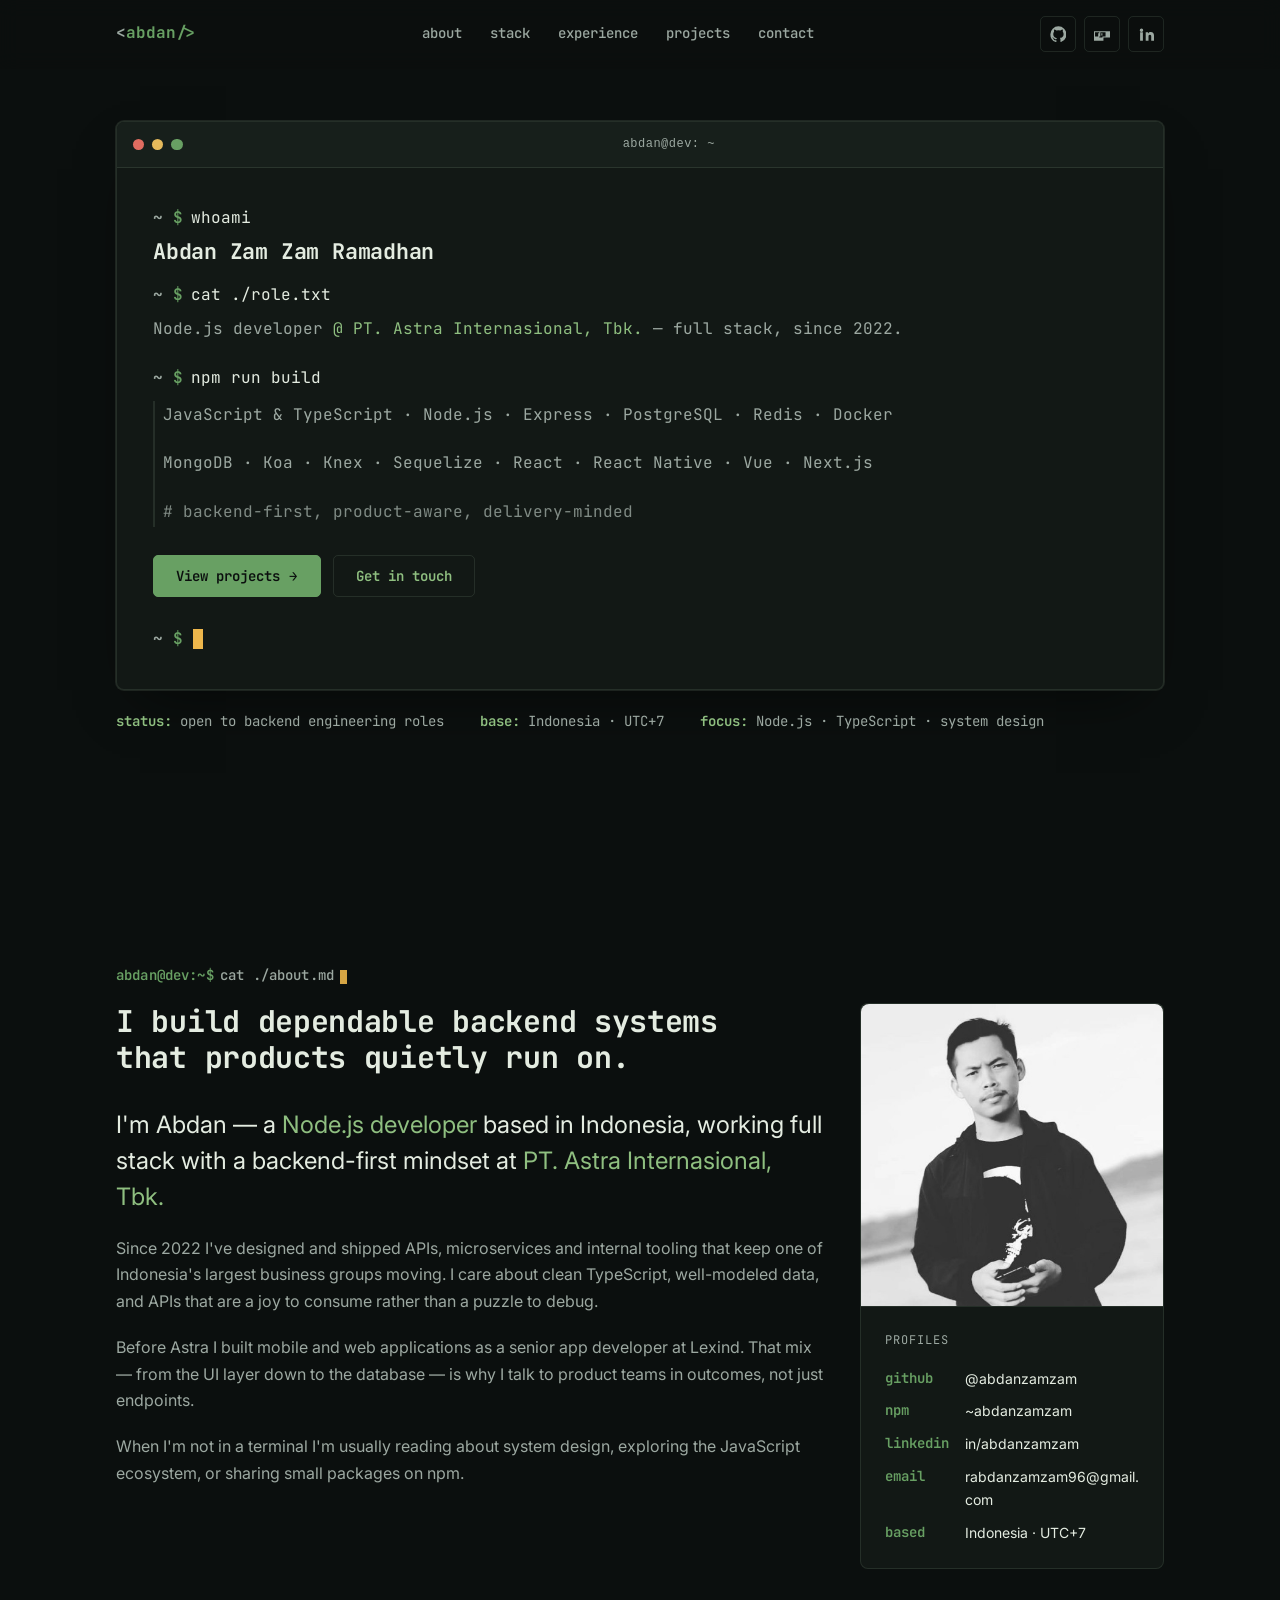
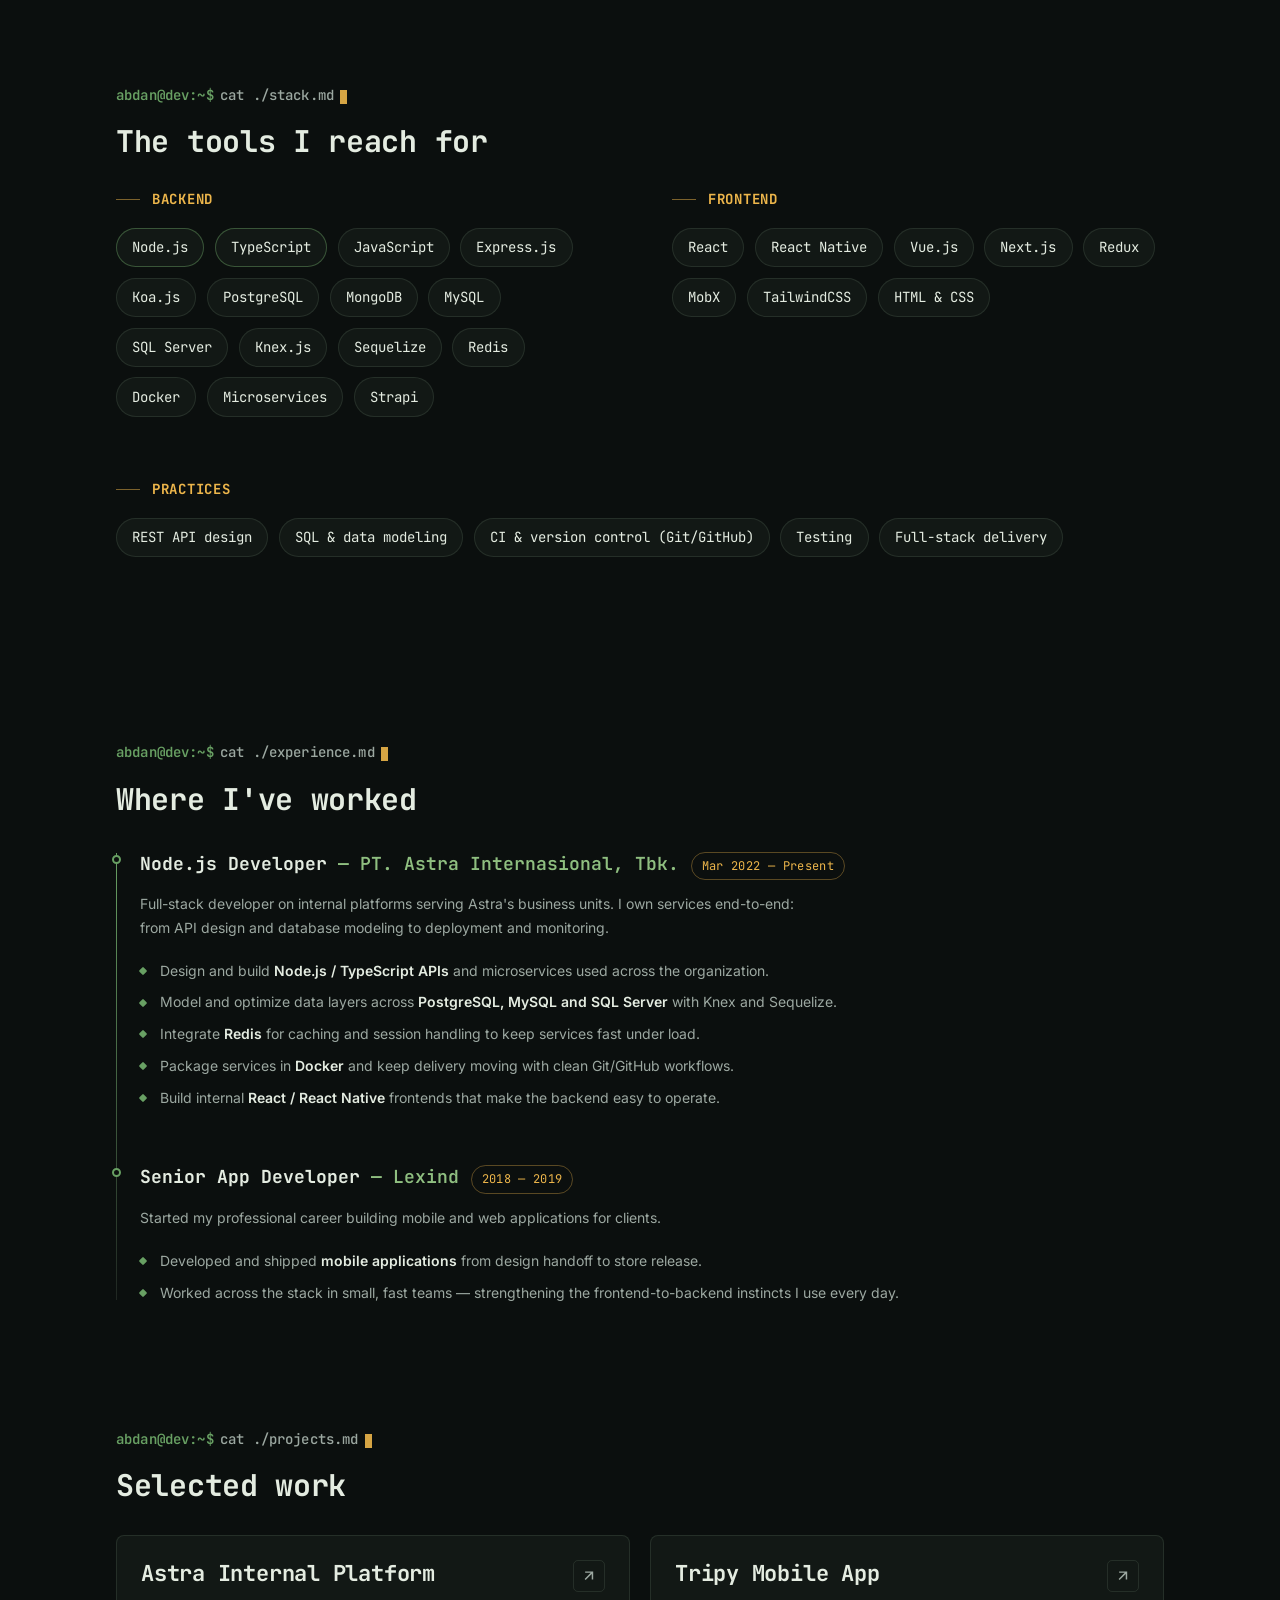
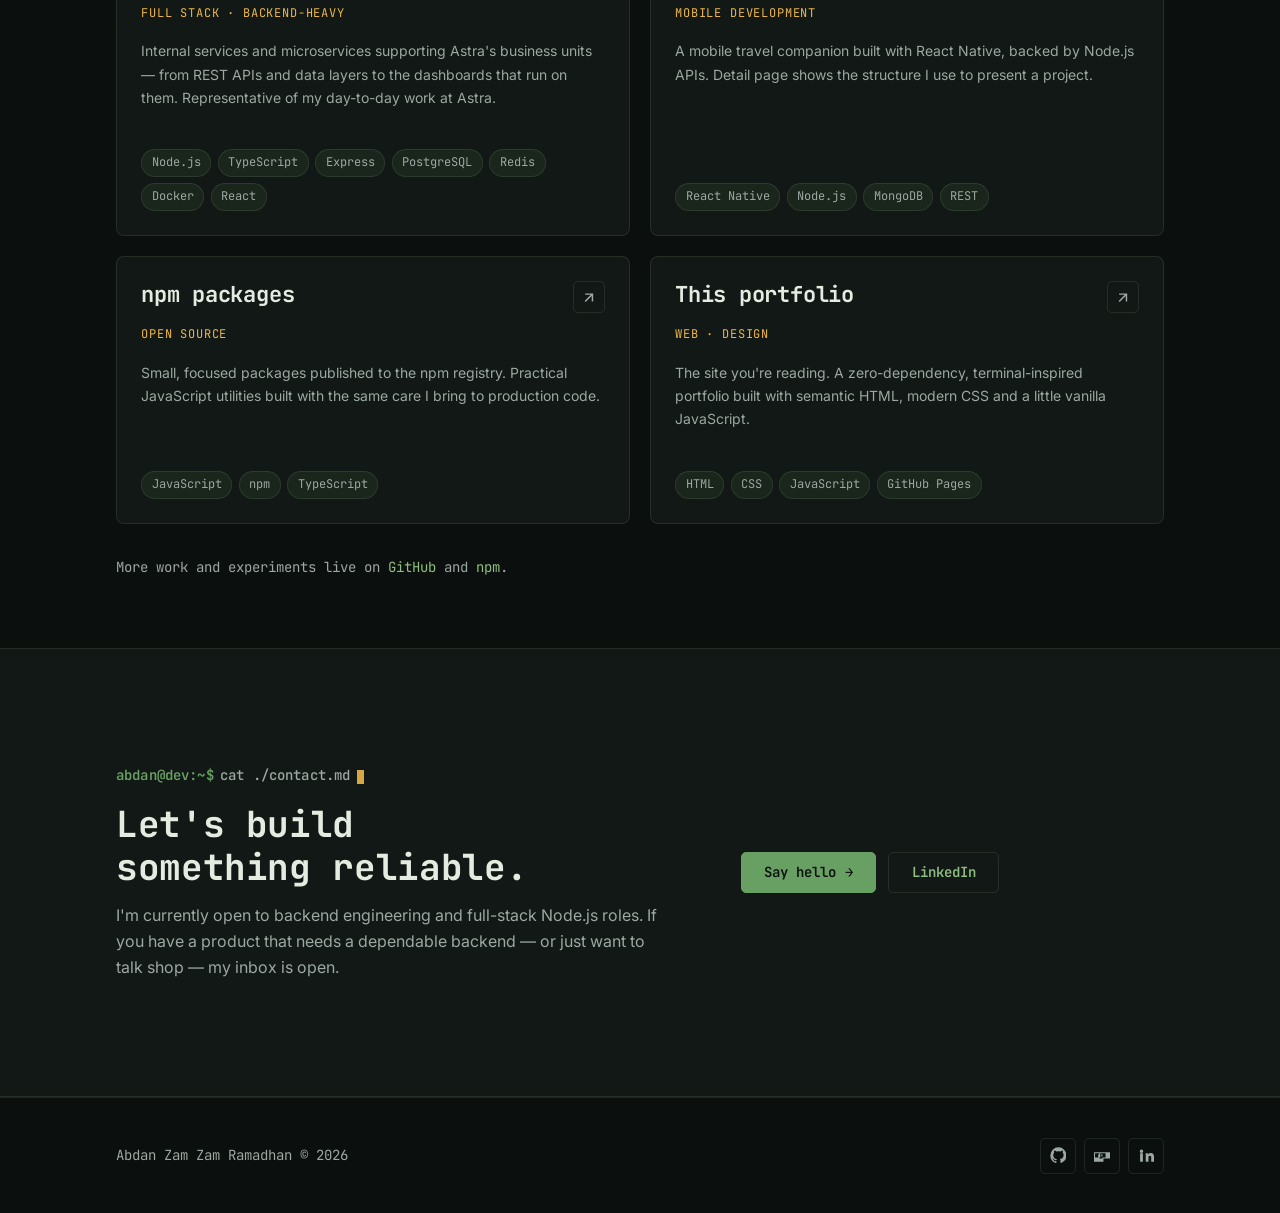
==== index.html @ 902cf820 "Make terminal build command neutral: npm run build" ====
<!doctype html>
<html lang="en">
<head>
  <meta charset="utf-8">
  <meta name="viewport" content="width=device-width, initial-scale=1">

  <!-- Primary meta -->
  <title>Abdan Zam Zam Ramadhan — Node.js Developer · JavaScript & TypeScript</title>
  <meta name="description" content="Portfolio of Abdan Zam Zam Ramadhan, a full-stack Node.js developer at PT. Astra Internasional, Tbk., building reliable APIs, microservices and web applications with JavaScript and TypeScript.">
  <meta name="author" content="Abdan Zam Zam Ramadhan">
  <meta name="theme-color" content="#0B0F0E">

  <!-- Open Graph -->
  <meta property="og:type" content="website">
  <meta property="og:site_name" content="Abdan Zam Zam Ramadhan">
  <meta property="og:title" content="Abdan Zam Zam Ramadhan — Node.js Developer">
  <meta property="og:description" content="Full-stack Node.js developer at PT. Astra Internasional, Tbk. JavaScript & TypeScript, APIs, microservices, and the occasional elegant dashboard.">
  <meta property="og:url" content="https://abdanzamzam.github.io/">
  <meta property="og:image" content="https://abdanzamzam.github.io/assets/images/profile-image.jpg">

  <!-- Twitter -->
  <meta name="twitter:card" content="summary">
  <meta name="twitter:title" content="Abdan Zam Zam Ramadhan — Node.js Developer">
  <meta name="twitter:description" content="Full-stack Node.js developer at PT. Astra Internasional, Tbk.">
  <meta name="twitter:image" content="https://abdanzamzam.github.io/assets/images/profile-image.jpg">

  <!-- Favicon -->
  <link rel="icon" type="image/jpeg" href="assets/images/profile-image.jpg">
  <link rel="apple-touch-icon" href="assets/images/profile-image.jpg">

  <!-- Fonts: JetBrains Mono (display) + Inter (body) -->
  <link rel="preconnect" href="https://fonts.googleapis.com">
  <link rel="preconnect" href="https://fonts.gstatic.com" crossorigin>
  <link href="https://fonts.googleapis.com/css2?family=Inter:wght@400;500;600;700&family=JetBrains+Mono:wght@400;500;600;700&display=swap" rel="stylesheet">

  <link href="assets/css/main.css" rel="stylesheet">
</head>

<body>
  <a class="skip-link" href="#main">Skip to content</a>

  <!-- ================= header ================= -->
  <header class="site-header" id="site-header">
    <div class="container header-inner">
      <a class="brand" href="index.html" aria-label="Abdan Zam Zam Ramadhan — home">
        <span class="brand__mark">abdan</span>
      </a>

      <nav class="site-nav" aria-label="Primary">
        <button class="nav-toggle" type="button" aria-expanded="false" aria-controls="site-nav-list" aria-label="Toggle navigation">
          <span></span><span></span><span></span>
        </button>
        <ul class="nav-list" id="site-nav-list">
          <li><a href="#about">about</a></li>
          <li><a href="#stack">stack</a></li>
          <li><a href="#experience">experience</a></li>
          <li><a href="#projects">projects</a></li>
          <li><a href="#contact">contact</a></li>
        </ul>
      </nav>

      <ul class="socials socials--header" aria-label="Social links">
        <li>
          <a href="https://github.com/abdanzamzam/" target="_blank" rel="noopener" aria-label="GitHub profile (opens in new tab)">
            <svg viewBox="0 0 24 24" fill="currentColor" aria-hidden="true" focusable="false"><path d="M12 .5A11.5 11.5 0 0 0 .5 12a11.5 11.5 0 0 0 7.86 10.92c.58.1.79-.25.79-.56v-2c-3.2.7-3.87-1.54-3.87-1.54-.53-1.34-1.29-1.7-1.29-1.7-1.05-.72.08-.7.08-.7 1.16.08 1.77 1.2 1.77 1.2 1.04 1.77 2.7 1.26 3.36.96.1-.75.4-1.26.74-1.55-2.56-.3-5.25-1.28-5.25-5.69 0-1.26.45-2.29 1.19-3.1-.12-.3-.52-1.47.11-3.06 0 0 .97-.32 3.17 1.18a11 11 0 0 1 5.78 0c2.2-1.5 3.17-1.18 3.17-1.18.63 1.59.23 2.76.11 3.06.74.81 1.19 1.84 1.19 3.1 0 4.42-2.7 5.39-5.27 5.67.41.36.78 1.06.78 2.14v3.17c0 .31.2.67.8.56A11.5 11.5 0 0 0 23.5 12 11.5 11.5 0 0 0 12 .5Z"/></svg>
          </a>
        </li>
        <li>
          <a href="https://www.npmjs.com/~abdanzamzam" target="_blank" rel="noopener" aria-label="npm packages by Abdan (opens in new tab)">
            <svg viewBox="0 0 24 24" fill="currentColor" aria-hidden="true" focusable="false"><path d="M0 7.5h24v9H13.5v4.5H0zM1.5 9v6H6v-4.5h1.5V15h1.5V9zm6 0v7.5h4.5v-1.5h4.5V9zm3 1.5V13.5H12v-3zm4.5 0V13.5H15V10.5z" transform="scale(1)"/></svg>
          </a>
        </li>
        <li>
          <a href="https://www.linkedin.com/in/abdanzamzam/" target="_blank" rel="noopener" aria-label="LinkedIn profile (opens in new tab)">
            <svg viewBox="0 0 24 24" fill="currentColor" aria-hidden="true" focusable="false"><path d="M4.98 3.5a2.49 2.49 0 1 1 0 4.98 2.49 2.49 0 0 1 0-4.98ZM3 9h4v12H3V9Zm7.5 0h3.8v1.71h.05c.53-.95 1.83-1.96 3.77-1.96 4.03 0 4.78 2.65 4.78 6.1V21h-4v-5.4c0-1.29-.02-2.95-1.8-2.95-1.8 0-2.08 1.4-2.08 2.85V21h-4V9Z"/></svg>
          </a>
        </li>
      </ul>
    </div>
  </header>

  <main id="main">
    <!-- ================= hero / terminal ================= -->
    <section class="hero" aria-label="Introduction">
      <div class="container">
        <div class="terminal reveal">
          <div class="terminal__bar">
            <span class="terminal__dot" aria-hidden="true"></span>
            <span class="terminal__dot" aria-hidden="true"></span>
            <span class="terminal__dot" aria-hidden="true"></span>
            <span class="terminal__title"><code>abdan@dev: ~</code></span>
          </div>

          <div class="terminal__body" id="terminal">
            <div class="term-line" data-typing>
              <span class="term-prompt"><span class="term-prompt__tilde">~</span> $</span>
              <span class="term-cmd" data-typed-text>whoami</span>
            </div>
            <h1 class="term-out term-out--name" data-reveal-after>Abdan Zam Zam Ramadhan</h1>

            <div class="term-line term-line--cmd" data-typing>
              <span class="term-prompt"><span class="term-prompt__tilde">~</span> $</span>
              <span class="term-cmd" data-typed-text>cat ./role.txt</span>
            </div>
            <p class="term-out" data-reveal-after>
              Node.js developer <span class="term-out__accent">@ PT. Astra Internasional, Tbk.</span> — full stack, since 2022.
            </p>

            <div class="term-line term-line--cmd" data-typing>
              <span class="term-prompt"><span class="term-prompt__tilde">~</span> $</span>
              <span class="term-cmd" data-typed-text>npm run build</span>
            </div>
            <div class="term-out term-out--block" data-reveal-after>
              <p class="term-out">JavaScript &amp; TypeScript · Node.js · Express · PostgreSQL · Redis · Docker</p>
              <p class="term-out">MongoDB · Koa · Knex · Sequelize · React · React Native · Vue · Next.js</p>
              <p class="term-comment"># backend-first, product-aware, delivery-minded</p>
            </div>

            <div class="term-cta" data-reveal-after>
              <a class="btn btn--solid" href="#projects">View projects
                <span class="btn__arrow" aria-hidden="true">&rarr;</span>
              </a>
              <a class="btn" href="#contact">Get in touch</a>
            </div>

            <p class="term-line term-line--cmd term-line--hidden" data-cursor-line aria-hidden="true">
              <span class="term-prompt"><span class="term-prompt__tilde">~</span> $</span>
              <span class="term-cursor" aria-hidden="true"></span>
            </p>
          </div>
        </div>

        <p class="hero-status reveal" data-reveal-after>
          <span><b>status:</b> open to backend engineering roles</span>
          <span><b>base:</b> Indonesia · UTC+7</span>
          <span><b>focus:</b> Node.js · TypeScript · system design</span>
        </p>
      </div>
    </section>

    <!-- ================= about ================= -->
    <section class="section" id="about" aria-labelledby="about-title">
      <div class="container">
        <p class="eyebrow" id="about-title">cat ./about.md</p>
        <div class="about__grid">
          <div>
            <h2 class="section-title">I build dependable backend systems that products quietly run on.</h2>
            <p class="about__lead">
              I'm Abdan — a <em>Node.js developer</em> based in Indonesia, working full stack with
              a backend-first mindset at <em>PT. Astra Internasional, Tbk.</em>
            </p>
            <div class="about__text">
              <p>
                Since 2022 I've designed and shipped APIs, microservices and internal tooling
                that keep one of Indonesia's largest business groups moving. I care about clean
                TypeScript, well-modeled data, and APIs that are a joy to consume rather than a
                puzzle to debug.
              </p>
              <p>
                Before Astra I built mobile and web applications as a senior app developer at
                Lexind. That mix — from the UI layer down to the database — is why I talk to
                product teams in outcomes, not just endpoints.
              </p>
              <p>
                When I'm not in a terminal I'm usually reading about system design, exploring
                the JavaScript ecosystem, or sharing small packages on npm.
              </p>
            </div>
          </div>

          <aside class="about__aside">
            <figure class="about__portrait">
              <img src="assets/images/profile-image.jpg" alt="Portrait of Abdan Zam Zam Ramadhan" width="496" height="496" loading="lazy">
            </figure>
            <p class="about__aside-title">profiles</p>
            <dl>
              <dt>github</dt>
              <dd>@abdanzamzam</dd>
              <dt>npm</dt>
              <dd>~abdanzamzam</dd>
              <dt>linkedin</dt>
              <dd>in/abdanzamzam</dd>
              <dt>email</dt>
              <dd>rabdanzamzam96@gmail.com</dd>
              <dt>based</dt>
              <dd>Indonesia · UTC+7</dd>
            </dl>
          </aside>
        </div>
      </div>
    </section>

    <!-- ================= skills ================= -->
    <section class="section section--tight" id="stack" aria-labelledby="stack-title">
      <div class="container">
        <p class="eyebrow" id="stack-title">cat ./stack.md</p>
        <h2 class="section-title">The tools I reach for</h2>

        <div class="skills__cols">
          <div class="skills__group">
            <h3 class="skills__group-title">Backend</h3>
            <ul class="chips">
              <li class="chip chip--accent">Node.js</li>
              <li class="chip chip--accent">TypeScript</li>
              <li class="chip">JavaScript</li>
              <li class="chip">Express.js</li>
              <li class="chip">Koa.js</li>
              <li class="chip">PostgreSQL</li>
              <li class="chip">MongoDB</li>
              <li class="chip">MySQL</li>
              <li class="chip">SQL Server</li>
              <li class="chip">Knex.js</li>
              <li class="chip">Sequelize</li>
              <li class="chip">Redis</li>
              <li class="chip">Docker</li>
              <li class="chip">Microservices</li>
              <li class="chip">Strapi</li>
            </ul>
          </div>

          <div class="skills__group">
            <h3 class="skills__group-title">Frontend</h3>
            <ul class="chips">
              <li class="chip">React</li>
              <li class="chip">React Native</li>
              <li class="chip">Vue.js</li>
              <li class="chip">Next.js</li>
              <li class="chip">Redux</li>
              <li class="chip">MobX</li>
              <li class="chip">TailwindCSS</li>
              <li class="chip">HTML &amp; CSS</li>
            </ul>
          </div>

          <div class="skills__group">
            <h3 class="skills__group-title">Practices</h3>
            <ul class="chips">
              <li class="chip">REST API design</li>
              <li class="chip">SQL &amp; data modeling</li>
              <li class="chip">CI &amp; version control (Git/GitHub)</li>
              <li class="chip">Testing</li>
              <li class="chip">Full-stack delivery</li>
            </ul>
          </div>
        </div>
      </div>
    </section>

    <!-- ================= experience ================= -->
    <section class="section" id="experience" aria-labelledby="experience-title">
      <div class="container">
        <p class="eyebrow" id="experience-title">cat ./experience.md</p>
        <h2 class="section-title">Where I've worked</h2>

        <ol class="timeline">
          <li class="timeline__item">
            <div class="exp__meta">
              <span class="exp__role">Node.js Developer <span class="exp__company">— PT. Astra Internasional, Tbk.</span></span>
              <span class="exp__date">Mar 2022 — Present</span>
            </div>
            <p class="exp__desc">
              Full-stack developer on internal platforms serving Astra's business units.
              I own services end-to-end: from API design and database modeling to deployment
              and monitoring.
            </p>
            <ul class="exp__highlights">
              <li>Design and build <strong>Node.js / TypeScript APIs</strong> and microservices used across the organization.</li>
              <li>Model and optimize data layers across <strong>PostgreSQL, MySQL and SQL Server</strong> with Knex and Sequelize.</li>
              <li>Integrate <strong>Redis</strong> for caching and session handling to keep services fast under load.</li>
              <li>Package services in <strong>Docker</strong> and keep delivery moving with clean Git/GitHub workflows.</li>
              <li>Build internal <strong>React / React Native</strong> frontends that make the backend easy to operate.</li>
            </ul>
          </li>

          <li class="timeline__item">
            <div class="exp__meta">
              <span class="exp__role">Senior App Developer <span class="exp__company">— Lexind</span></span>
              <span class="exp__date">2018 — 2019</span>
            </div>
            <p class="exp__desc">
              Started my professional career building mobile and web applications for clients.
            </p>
            <ul class="exp__highlights">
              <li>Developed and shipped <strong>mobile applications</strong> from design handoff to store release.</li>
              <li>Worked across the stack in small, fast teams — strengthening the frontend-to-backend instincts I use every day.</li>
            </ul>
          </li>
        </ol>
      </div>
    </section>

    <!-- ================= projects ================= -->
    <section class="section section--tight" id="projects" aria-labelledby="projects-title">
      <div class="container">
        <p class="eyebrow" id="projects-title">cat ./projects.md</p>
        <h2 class="section-title">Selected work</h2>

        <div class="projects__grid">
          <article class="project-card reveal">
            <div class="project-card__head">
              <h3 class="project-card__title">Astra Internal Platform</h3>
              <a class="project-card__external" href="#" aria-label="Astra Internal Platform — details">
                <svg viewBox="0 0 24 24" fill="none" stroke="currentColor" stroke-width="2" aria-hidden="true" focusable="false"><path d="M7 17 17 7M7 7h10v10"/></svg>
              </a>
            </div>
            <span class="project-card__role">full stack · backend-heavy</span>
            <p>
              Internal services and microservices supporting Astra's business units — from
              REST APIs and data layers to the dashboards that run on them. Representative of
              my day-to-day work at Astra.
            </p>
            <ul class="project-card__tags" aria-label="Technologies">
              <li class="tag">Node.js</li>
              <li class="tag">TypeScript</li>
              <li class="tag">Express</li>
              <li class="tag">PostgreSQL</li>
              <li class="tag">Redis</li>
              <li class="tag">Docker</li>
              <li class="tag">React</li>
            </ul>
          </article>

          <article class="project-card reveal">
            <div class="project-card__head">
              <h3 class="project-card__title">Tripy Mobile App</h3>
              <a class="project-card__external" href="works-details.html" aria-label="Tripy Mobile App — project details">
                <svg viewBox="0 0 24 24" fill="none" stroke="currentColor" stroke-width="2" aria-hidden="true" focusable="false"><path d="M7 17 17 7M7 7h10v10"/></svg>
              </a>
            </div>
            <span class="project-card__role">mobile development</span>
            <p>
              A mobile travel companion built with React Native, backed by Node.js APIs.
              Detail page shows the structure I use to present a project.
            </p>
            <ul class="project-card__tags" aria-label="Technologies">
              <li class="tag">React Native</li>
              <li class="tag">Node.js</li>
              <li class="tag">MongoDB</li>
              <li class="tag">REST</li>
            </ul>
          </article>

          <article class="project-card reveal">
            <div class="project-card__head">
              <h3 class="project-card__title">npm packages</h3>
              <a class="project-card__external" href="https://www.npmjs.com/~abdanzamzam" target="_blank" rel="noopener" aria-label="npm packages by Abdan (opens in new tab)">
                <svg viewBox="0 0 24 24" fill="none" stroke="currentColor" stroke-width="2" aria-hidden="true" focusable="false"><path d="M7 17 17 7M7 7h10v10"/></svg>
              </a>
            </div>
            <span class="project-card__role">open source</span>
            <p>
              Small, focused packages published to the npm registry. Practical JavaScript
              utilities built with the same care I bring to production code.
            </p>
            <ul class="project-card__tags" aria-label="Technologies">
              <li class="tag">JavaScript</li>
              <li class="tag">npm</li>
              <li class="tag">TypeScript</li>
            </ul>
          </article>

          <article class="project-card reveal">
            <div class="project-card__head">
              <h3 class="project-card__title">This portfolio</h3>
              <a class="project-card__external" href="https://github.com/abdanzamzam/abdanzamzam.github.io" target="_blank" rel="noopener" aria-label="Portfolio source code on GitHub (opens in new tab)">
                <svg viewBox="0 0 24 24" fill="none" stroke="currentColor" stroke-width="2" aria-hidden="true" focusable="false"><path d="M7 17 17 7M7 7h10v10"/></svg>
              </a>
            </div>
            <span class="project-card__role">web · design</span>
            <p>
              The site you're reading. A zero-dependency, terminal-inspired portfolio built
              with semantic HTML, modern CSS and a little vanilla JavaScript.
            </p>
            <ul class="project-card__tags" aria-label="Technologies">
              <li class="tag">HTML</li>
              <li class="tag">CSS</li>
              <li class="tag">JavaScript</li>
              <li class="tag">GitHub Pages</li>
            </ul>
          </article>
        </div>

        <p class="projects__note">
          More work and experiments live on
          <a href="https://github.com/abdanzamzam/" target="_blank" rel="noopener">GitHub</a> and
          <a href="https://www.npmjs.com/~abdanzamzam" target="_blank" rel="noopener">npm</a>.
        </p>
      </div>
    </section>

    <!-- ================= contact ================= -->
    <section class="contact section" id="contact" aria-labelledby="contact-title">
      <div class="container contact__inner">
        <div>
          <p class="eyebrow" id="contact-title">cat ./contact.md</p>
          <h2 class="contact__title">Let's build something reliable.</h2>
          <p class="contact__text">
            I'm currently open to backend engineering and full-stack Node.js roles.
            If you have a product that needs a dependable backend — or just want to talk
            shop — my inbox is open.
          </p>
        </div>
        <div class="contact__actions">
          <a class="btn btn--solid" href="mailto:rabdanzamzam96@gmail.com">Say hello
            <span class="btn__arrow" aria-hidden="true">&rarr;</span>
          </a>
          <a class="btn" href="https://www.linkedin.com/in/abdanzamzam/" target="_blank" rel="noopener">LinkedIn</a>
        </div>
      </div>
    </section>
  </main>

  <!-- ================= footer ================= -->
  <footer class="site-footer">
    <div class="container footer-inner">
      <p class="footer-copy">Abdan Zam Zam Ramadhan © 2026</p>
      <ul class="socials" aria-label="Social links">
        <li>
          <a href="https://github.com/abdanzamzam/" target="_blank" rel="noopener" aria-label="GitHub profile (opens in new tab)">
            <svg viewBox="0 0 24 24" fill="currentColor" aria-hidden="true" focusable="false"><path d="M12 .5A11.5 11.5 0 0 0 .5 12a11.5 11.5 0 0 0 7.86 10.92c.58.1.79-.25.79-.56v-2c-3.2.7-3.87-1.54-3.87-1.54-.53-1.34-1.29-1.7-1.29-1.7-1.05-.72.08-.7.08-.7 1.16.08 1.77 1.2 1.77 1.2 1.04 1.77 2.7 1.26 3.36.96.1-.75.4-1.26.74-1.55-2.56-.3-5.25-1.28-5.25-5.69 0-1.26.45-2.29 1.19-3.1-.12-.3-.52-1.47.11-3.06 0 0 .97-.32 3.17 1.18a11 11 0 0 1 5.78 0c2.2-1.5 3.17-1.18 3.17-1.18.63 1.59.23 2.76.11 3.06.74.81 1.19 1.84 1.19 3.1 0 4.42-2.7 5.39-5.27 5.67.41.36.78 1.06.78 2.14v3.17c0 .31.2.67.8.56A11.5 11.5 0 0 0 23.5 12 11.5 11.5 0 0 0 12 .5Z"/></svg>
          </a>
        </li>
        <li>
          <a href="https://www.npmjs.com/~abdanzamzam" target="_blank" rel="noopener" aria-label="npm packages by Abdan (opens in new tab)">
            <svg viewBox="0 0 24 24" fill="currentColor" aria-hidden="true" focusable="false"><path d="M0 7.5h24v9H13.5v4.5H0zM1.5 9v6H6v-4.5h1.5V15h1.5V9zm6 0v7.5h4.5v-1.5h4.5V9zm3 1.5V13.5H12v-3zm4.5 0V13.5H15V10.5z"/></svg>
          </a>
        </li>
        <li>
          <a href="https://www.linkedin.com/in/abdanzamzam/" target="_blank" rel="noopener" aria-label="LinkedIn profile (opens in new tab)">
            <svg viewBox="0 0 24 24" fill="currentColor" aria-hidden="true" focusable="false"><path d="M4.98 3.5a2.49 2.49 0 1 1 0 4.98 2.49 2.49 0 0 1 0-4.98ZM3 9h4v12H3V9Zm7.5 0h3.8v1.71h.05c.53-.95 1.83-1.96 3.77-1.96 4.03 0 4.78 2.65 4.78 6.1V21h-4v-5.4c0-1.29-.02-2.95-1.8-2.95-1.8 0-2.08 1.4-2.08 2.85V21h-4V9Z"/></svg>
          </a>
        </li>
      </ul>
    </div>
  </footer>

  <script src="assets/js/main.js"></script>
</body>
</html>
---- assets/css/main.css ----
/* ==========================================================================
   Abdan Zam Zam Ramadhan — portfolio design system
   Theme: "dev terminal" — Node green on a deep, warm-black base.
   --------------------------------------------------------------------------
   Tokens  / Typography / Base / Components / Sections / Motion / Responsive
   ========================================================================== */

/* --------------------------------------------------------------------------
   1. Design tokens
   -------------------------------------------------------------------------- */
:root {
  color-scheme: dark;

  /* palette */
  --bg-deep:        #0B0F0E;   /* page base — near-black, green undertone */
  --bg-panel:       #121815;   /* cards, terminal window */
  --bg-elev:        #171F1B;   /* hovers, raised surfaces */
  --line:           rgba(158, 186, 156, 0.14); /* hairlines */
  --ink:            #E4ECE1;   /* primary text */
  --muted:          #9CA8A1;   /* secondary text */
  --node-green:     #68A063;   /* primary accent — Node.js green */
  --node-bright:    #8FBF80;   /* interactive green (links, focus) */
  --amber:          #EDB64B;   /* secondary accent — terminal gold */

  /* typography */
  --font-mono: 'JetBrains Mono', ui-monospace, 'SFMono-Regular', Menlo, Consolas, monospace;
  --font-body: 'Inter', system-ui, -apple-system, 'Segoe UI', Roboto, sans-serif;

  /* scale (rem, base 16px) — 1.25 major third */
  --fs-xs:   0.75rem;   /* 12px */
  --fs-sm:   0.875rem;  /* 14px */
  --fs-base: 1rem;      /* 16px */
  --fs-md:   1.125rem;  /* 18px */
  --fs-lg:   1.375rem;  /* 22px */
  --fs-xl:   1.75rem;   /* 28px */
  --fs-2xl:  2.5rem;    /* 40px */
  --fs-3xl:  3.25rem;   /* 52px */

  /* layout */
  --container: 68rem;
  --section-pad: clamp(4rem, 9vw, 7.5rem);
  --radius: 0.5rem;
  --radius-sm: 0.3125rem;
  --gap: clamp(1.25rem, 3vw, 2.25rem);

  /* elevation */
  --shadow-window: 0 0 0 1px var(--line), 0 1.5rem 3.5rem -1.5rem rgba(0, 0, 0, 0.6);
}

/* --------------------------------------------------------------------------
   2. Reset & base
   -------------------------------------------------------------------------- */
*,
*::before,
*::after { box-sizing: border-box; }

html {
  scroll-behavior: smooth;
  scroll-padding-top: 5.5rem;
}

body {
  margin: 0;
  background: var(--bg-deep);
  color: var(--ink);
  font-family: var(--font-body);
  font-size: var(--fs-base);
  line-height: 1.65;
  -webkit-font-smoothing: antialiased;
  text-rendering: optimizeLegibility;
  overflow-x: hidden;
}

h1, h2, h3, h4, h5 {
  margin: 0 0 0.6em;
  font-family: var(--font-mono);
  font-weight: 700;
  line-height: 1.2;
  letter-spacing: -0.01em;
  text-wrap: balance;
}

p { margin: 0 0 1.25rem; }
p:last-child { margin-bottom: 0; }

a {
  color: var(--node-bright);
  text-decoration: none;
  border-radius: var(--radius-sm);
}
a:hover { color: var(--amber); }

ul, ol { margin: 0; padding: 0; }
li { list-style: none; }

img, svg {
  display: block;
  max-width: 100%;
  height: auto;
}

figure { margin: 0; }

strong { font-weight: 600; }

::selection {
  background: var(--node-green);
  color: var(--bg-deep);
}

/* Visible keyboard focus — never globally disable outlines */
:focus-visible {
  outline: 2px solid var(--node-bright);
  outline-offset: 3px;
}

/* Skip link */
.skip-link {
  position: absolute;
  left: 0.75rem;
  top: -3.5rem;
  z-index: 100;
  padding: 0.75rem 1rem;
  background: var(--node-bright);
  color: var(--bg-deep);
  font-family: var(--font-mono);
  font-size: var(--fs-sm);
  font-weight: 700;
  border-radius: var(--radius-sm);
  transition: top 0.2s ease;
}
.skip-link:focus-visible { top: 0.75rem; }

/* --------------------------------------------------------------------------
   3. Layout primitives
   -------------------------------------------------------------------------- */
.container {
  width: 100%;
  max-width: var(--container);
  margin-inline: auto;
  padding-inline: 1.25rem;
}

.section { padding-block: var(--section-pad); }

.section--tight { padding-top: 0; padding-bottom: calc(var(--section-pad) * 0.6); }

.grid {
  display: grid;
  gap: var(--gap);
}

/* Eyebrow — a terminal-prompt line above each section title */
.eyebrow {
  display: block;
  margin: 0 0 1rem;
  font-family: var(--font-mono);
  font-size: var(--fs-sm);
  font-weight: 500;
  letter-spacing: 0.01em;
  color: var(--muted);
  overflow-wrap: anywhere;
}
.eyebrow::before {
  content: 'abdan@dev:~$';
  color: var(--node-green);
  font-weight: 600;
  margin-right: 0.4rem;
}
.eyebrow::after {
  content: '';
  display: inline-block;
  width: 0.5em;
  height: 1em;
  margin-left: 0.4rem;
  vertical-align: text-bottom;
  background: var(--amber);
  opacity: 0.9;
}

.section-title {
  font-size: clamp(1.375rem, 2.4vw, 1.875rem);
  color: var(--ink);
  margin-bottom: 2rem;
}

/* --------------------------------------------------------------------------
   4. Buttons
   -------------------------------------------------------------------------- */
.btn {
  display: inline-flex;
  align-items: center;
  gap: 0.55rem;
  padding: 0.8rem 1.4rem;
  font-family: var(--font-mono);
  font-size: var(--fs-sm);
  font-weight: 600;
  line-height: 1;
  color: var(--node-bright);
  background: transparent;
  border: 1px solid var(--line);
  border-radius: var(--radius-sm);
  cursor: pointer;
  transition: border-color 0.2s ease, color 0.2s ease, background-color 0.2s ease;
}
.btn:hover {
  color: var(--amber);
  border-color: rgba(237, 182, 75, 0.5);
  background: rgba(237, 182, 75, 0.05);
}
.btn--solid {
  color: var(--bg-deep);
  background: var(--node-green);
  border-color: var(--node-green);
}
.btn--solid:hover {
  color: var(--bg-deep);
  background: var(--node-bright);
  border-color: var(--node-bright);
}
.btn .btn__arrow { transition: transform 0.2s ease; }
.btn:hover .btn__arrow { transform: translateX(3px); }
.btn--back .btn__arrow { transform: rotate(180deg); }
.btn--back:hover .btn__arrow { transform: rotate(180deg) translateX(3px); }

/* --------------------------------------------------------------------------
   5. Header / nav
   -------------------------------------------------------------------------- */
.site-header {
  position: sticky;
  top: 0;
  z-index: 50;
  background: color-mix(in srgb, var(--bg-deep) 82%, transparent);
  -webkit-backdrop-filter: blur(10px);
  backdrop-filter: blur(10px);
  border-bottom: 1px solid transparent;
  transition: border-color 0.3s ease;
}
.site-header.is-scrolled { border-color: var(--line); }

.header-inner {
  display: flex;
  align-items: center;
  justify-content: space-between;
  gap: 1rem;
  height: 4.25rem;
}

.brand {
  font-family: var(--font-mono);
  font-size: var(--fs-base);
  font-weight: 700;
  color: var(--ink);
  display: inline-flex;
  align-items: center;
  gap: 0.6rem;
  white-space: nowrap;
}
.brand .brand__mark {
  color: var(--node-green);
  display: inline-block;
  transform: translateY(-1px);
}
.brand .brand__mark::before { content: '<'; color: var(--muted); }
.brand .brand__mark::after  { content: '/>'; }
.brand:hover { color: var(--ink); }

/* Desktop nav */
.nav-list {
  display: flex;
  align-items: center;
  gap: clamp(0.5rem, 1.6vw, 1.25rem);
}
.nav-list a {
  font-family: var(--font-mono);
  font-size: var(--fs-sm);
  font-weight: 500;
  color: var(--muted);
  padding: 0.4rem 0.25rem;
  min-height: 2.75rem;
  display: inline-flex;
  align-items: center;
  border-bottom: 1px solid transparent;
  border-radius: 0;
}
.nav-list a:hover { color: var(--ink); }
.nav-list a.is-active { color: var(--ink); border-bottom-color: var(--node-green); }

/* Mobile toggle + panel */
.nav-toggle {
  display: none;
  flex-direction: column;
  justify-content: center;
  gap: 5px;
  width: 2.5rem;
  height: 2.5rem;
  padding: 0.55rem;
  background: transparent;
  border: 1px solid var(--line);
  border-radius: var(--radius-sm);
  cursor: pointer;
}
.nav-toggle span {
  display: block;
  height: 2px;
  width: 100%;
  background: var(--ink);
  border-radius: 2px;
  transition: transform 0.25s ease, opacity 0.25s ease;
}
.nav-toggle[aria-expanded='true'] span:nth-child(1) { transform: translateY(7px) rotate(45deg); }
.nav-toggle[aria-expanded='true'] span:nth-child(2) { opacity: 0; }
.nav-toggle[aria-expanded='true'] span:nth-child(3) { transform: translateY(-7px) rotate(-45deg); }

/* --------------------------------------------------------------------------
   6. Terminal (signature hero)
   -------------------------------------------------------------------------- */
.hero { padding-block: clamp(2rem, 5vw, 3.25rem) var(--section-pad); }

.terminal {
  width: 100%;
  max-width: var(--container);
  margin-inline: auto;
  background: var(--bg-panel);
  border: 1px solid var(--line);
  border-radius: var(--radius);
  box-shadow: var(--shadow-window);
  overflow: hidden;
  font-family: var(--font-mono);
}

.terminal__bar {
  display: flex;
  align-items: center;
  gap: 0.5rem;
  padding: 0.75rem 1rem;
  background: var(--bg-elev);
  border-bottom: 1px solid var(--line);
}
.terminal__dot {
  width: 0.7rem;
  height: 0.7rem;
  border-radius: 50%;
  background: var(--line);
}
.terminal__dot:nth-child(1) { background: #E06C60; }
.terminal__dot:nth-child(2) { background: #E5B95B; }
.terminal__dot:nth-child(3) { background: #68A063; }
.terminal__title {
  flex: 1;
  text-align: center;
  font-size: var(--fs-xs);
  color: var(--muted);
  letter-spacing: 0.04em;
  white-space: nowrap;
  overflow: hidden;
  text-overflow: ellipsis;
}
.terminal__title code {
  background: none;
  color: var(--muted);
  padding: 0;
}

.terminal__body {
  padding: clamp(1.25rem, 3.5vw, 2.25rem);
  font-size: clamp(0.8125rem, 1.8vw, 1rem);
  line-height: 1.8;
  min-height: 24rem;
}

.term-line { display: flex; flex-wrap: wrap; align-items: center; gap: 0 0.5rem; }
.term-line--cmd { margin-block: 1rem 0.35rem; }

/* The final cursor line sits below the CTA buttons — give it a bit more breathing room. */
.term-line[data-cursor-line] { padding-top: 0.75rem; }
.term-prompt {
  color: var(--node-green);
  font-weight: 600;
  white-space: nowrap;
}
.term-prompt .term-prompt__tilde { color: var(--muted); }
.term-cmd { color: var(--ink); word-break: break-word; }

.term-out {
  color: var(--muted);
  overflow-wrap: anywhere;
  word-break: break-word;
}
.term-out strong { color: var(--ink); }
.term-out .term-out__accent { color: var(--node-bright); }

.term-out--name { font-size: 1.35em; line-height: 1.3; color: var(--ink); font-weight: 700; margin: 0.25rem 0 0.5rem; }

.term-out--block {
  padding-left: 0.5rem;
  border-left: 2px solid var(--line);
  margin-top: 0.5rem;
}

.term-comment { color: var(--muted); opacity: 0.8; }

.term-list { margin: 0.35rem 0 0.75rem; }
.term-list li {
  font-family: var(--font-mono);
  color: var(--muted);
  padding-left: 1.25rem;
  position: relative;
  margin-bottom: 0.25rem;
}
.term-list li::before {
  content: '›';
  position: absolute;
  left: 0;
  color: var(--node-green);
  font-weight: 700;
}

.term-cursor {
  display: inline-block;
  width: 0.6em;
  height: 1.3em;
  margin-left: 0.15rem;
  vertical-align: text-bottom;
  background: var(--amber);
  animation: blink 1.1s steps(2, start) infinite;
}
@keyframes blink { 50% { opacity: 0; } }

/* Typed lines & outputs are hidden only while JS drives the terminal,
   so the full content stays visible for no-JS / assistive tech users. */
.js .term-line--hidden,
.js .term-out--hidden { display: none; }

.term-cta {
  margin-top: 1.75rem;
  display: flex;
  flex-wrap: wrap;
  gap: 0.75rem;
}

/* Tighten the terminal hero at small widths so it fits without overflow */
@media (max-width: 26rem) {
  .hero { padding-top: 1.25rem; }
  .terminal__body {
    padding: 1.1rem;
    font-size: 0.8125rem;
    min-height: 0;
    line-height: 1.75;
  }
  .term-cta { flex-direction: column; }
  .term-cta .btn { justify-content: center; }
}

/* Status strip under terminal */
.hero-status {
  margin-top: 1.25rem;
  display: flex;
  flex-wrap: wrap;
  gap: 0.5rem 1.75rem;
  font-family: var(--font-mono);
  font-size: var(--fs-sm);
  color: var(--muted);
}
.hero-status b {
  color: var(--node-bright);
  font-weight: 600;
}

/* --------------------------------------------------------------------------
   7. About
   -------------------------------------------------------------------------- */
.about__grid {
  display: grid;
  grid-template-columns: 1fr;
  gap: var(--gap);
  align-items: start;
}
.about__lead {
  font-size: clamp(1.125rem, 2.2vw, 1.5rem);
  line-height: 1.5;
  font-weight: 400;
  color: var(--ink);
  margin-bottom: 1.25rem;
}
.about__lead em { color: var(--node-bright); font-style: normal; }

.about__text { color: var(--muted); max-width: 46rem; }

.about__aside {
  background: var(--bg-panel);
  border: 1px solid var(--line);
  border-radius: var(--radius);
  padding: 1.5rem;
  font-size: var(--fs-sm);
}
.about__portrait {
  margin: -1.5rem -1.5rem 1.5rem;
  border-bottom: 1px solid var(--line);
  overflow: hidden;
  border-radius: var(--radius) var(--radius) 0 0;
}
.about__portrait img { width: 100%; }
.about__aside-title {
  font-family: var(--font-mono);
  font-size: var(--fs-xs);
  text-transform: uppercase;
  letter-spacing: 0.08em;
  color: var(--muted);
  margin-bottom: 1rem;
}
.about__aside dl { display: grid; grid-template-columns: auto 1fr; gap: 0.6rem 1rem; margin: 0; }
.about__aside dt { color: var(--node-green); font-family: var(--font-mono); font-weight: 600; }
.about__aside dd { margin: 0; color: var(--ink); overflow-wrap: anywhere; }

/* --------------------------------------------------------------------------
   8. Skills
   -------------------------------------------------------------------------- */
.skills__cols {
  display: grid;
  grid-template-columns: 1fr;
  gap: clamp(1.75rem, 5vw, 4rem);
}
.skills__group-title {
  font-family: var(--font-mono);
  font-size: var(--fs-sm);
  font-weight: 700;
  letter-spacing: 0.05em;
  text-transform: uppercase;
  color: var(--amber);
  margin-bottom: 1.25rem;
  display: flex;
  align-items: center;
  gap: 0.75rem;
}
.skills__group-title::before {
  content: '';
  width: 1.5rem;
  height: 1px;
  background: var(--amber);
  opacity: 0.5;
}

.chips { display: flex; flex-wrap: wrap; gap: 0.65rem; }
.chip {
  font-family: var(--font-mono);
  font-size: var(--fs-sm);
  color: var(--ink);
  background: var(--bg-panel);
  border: 1px solid var(--line);
  border-radius: 100px;
  padding: 0.45rem 0.95rem;
  transition: border-color 0.2s ease, color 0.2s ease;
}
.chip:hover {
  border-color: var(--node-green);
  color: var(--node-bright);
}
.chip--accent { border-color: rgba(104, 160, 99, 0.45); }

/* --------------------------------------------------------------------------
   9. Experience
   -------------------------------------------------------------------------- */
.timeline { position: relative; padding-left: 1.5rem; }
.timeline::before {
  content: '';
  position: absolute;
  left: 0;
  top: 0.25rem;
  bottom: 0.25rem;
  width: 1px;
  background: linear-gradient(var(--node-green), var(--line));
}

.timeline__item { position: relative; padding-bottom: 2.75rem; }
.timeline__item:last-child { padding-bottom: 0; }
.timeline__item::before {
  content: '';
  position: absolute;
  left: calc(-1.5rem - 4px);
  top: 0.4rem;
  width: 9px;
  height: 9px;
  border-radius: 50%;
  background: var(--bg-deep);
  border: 2px solid var(--node-green);
}

.exp__meta {
  display: flex;
  flex-wrap: wrap;
  align-items: baseline;
  gap: 0.25rem 0.75rem;
  margin-bottom: 0.75rem;
}
.exp__role {
  font-family: var(--font-mono);
  font-size: var(--fs-md);
  font-weight: 700;
  color: var(--ink);
}
.exp__company { color: var(--node-bright); font-weight: 600; }
.exp__date {
  font-family: var(--font-mono);
  font-size: var(--fs-xs);
  letter-spacing: 0.03em;
  color: var(--amber);
  border: 1px solid rgba(237, 182, 75, 0.35);
  border-radius: 100px;
  padding: 0.2rem 0.6rem;
  white-space: nowrap;
}

.exp__desc { color: var(--muted); font-size: var(--fs-sm); max-width: 42rem; }
.exp__desc + .exp__highlights { margin-top: 1rem; }

.exp__highlights { margin: 0.75rem 0 0; }
.exp__highlights li {
  position: relative;
  padding-left: 1.25rem;
  color: var(--muted);
  font-size: var(--fs-sm);
  line-height: 1.7;
  margin-bottom: 0.5rem;
}
.exp__highlights li::before {
  content: '';
  position: absolute;
  left: 0;
  top: 0.65em;
  width: 6px;
  height: 6px;
  border-radius: 1px;
  background: var(--node-green);
  transform: rotate(45deg);
}
.exp__highlights li strong { color: var(--ink); }

/* --------------------------------------------------------------------------
   10. Projects
   -------------------------------------------------------------------------- */
.projects__grid {
  display: grid;
  grid-template-columns: 1fr;
  gap: 1.25rem;
}

.project-card {
  display: flex;
  flex-direction: column;
  gap: 0.25rem;
  padding: 1.5rem;
  background: var(--bg-panel);
  border: 1px solid var(--line);
  border-radius: var(--radius);
  transition: border-color 0.25s ease, transform 0.25s ease, background-color 0.25s ease;
}
.project-card:hover {
  border-color: rgba(104, 160, 99, 0.5);
  background: var(--bg-elev);
  transform: translateY(-3px);
}
.project-card__head {
  display: flex;
  align-items: flex-start;
  justify-content: space-between;
  gap: 0.75rem;
  margin-bottom: 0.5rem;
}
.project-card__title {
  font-family: var(--font-mono);
  font-size: var(--fs-lg);
  font-weight: 700;
  color: var(--ink);
  margin: 0;
  line-height: 1.25;
}
.project-card__external {
  display: inline-flex;
  align-items: center;
  justify-content: center;
  width: 2rem;
  height: 2rem;
  flex: none;
  border: 1px solid var(--line);
  border-radius: var(--radius-sm);
  color: var(--muted);
  transition: color 0.2s ease, border-color 0.2s ease;
}
.project-card__external:hover { color: var(--node-bright); border-color: var(--node-green); }
.project-card__external svg { width: 1.1rem; height: 1.1rem; }

.project-card__role {
  font-family: var(--font-mono);
  font-size: var(--fs-xs);
  text-transform: uppercase;
  letter-spacing: 0.07em;
  color: var(--amber);
  margin-bottom: 0.75rem;
}

.project-card p { color: var(--muted); font-size: var(--fs-sm); flex: 1; }

.project-card__tags { display: flex; flex-wrap: wrap; gap: 0.4rem; margin-top: 1rem; }
.tag {
  font-family: var(--font-mono);
  font-size: var(--fs-xs);
  color: var(--muted);
  background: rgba(104, 160, 99, 0.1);
  border: 1px solid var(--line);
  border-radius: 100px;
  padding: 0.2rem 0.6rem;
}

.projects__note {
  margin-top: 2rem;
  font-family: var(--font-mono);
  font-size: var(--fs-sm);
  color: var(--muted);
}
.projects__note a { color: var(--node-bright); }
.projects__note a:hover { color: var(--amber); }

/* --------------------------------------------------------------------------
   11. Work detail page
   -------------------------------------------------------------------------- */
.work-hero { padding-block: 3rem 2rem; }

.work-hero__meta {
  display: flex;
  flex-wrap: wrap;
  align-items: center;
  gap: 0.5rem 0.75rem;
  margin: 1.25rem 0 2rem;
  padding: 0.85rem 1rem;
  background: var(--bg-panel);
  border: 1px solid var(--line);
  border-radius: var(--radius-sm);
}

.work-figure {
  margin: 2.5rem 0;
}
.work-figure img {
  border: 1px solid var(--line);
  border-radius: var(--radius);
  width: 100%;
}
.work-figure figcaption {
  margin-top: 0.75rem;
  font-family: var(--font-mono);
  font-size: var(--fs-xs);
  color: var(--muted);
  letter-spacing: 0.02em;
}

.work-section { margin-top: 2.5rem; }
.work-section > h2 {
  font-size: var(--fs-lg);
  margin-bottom: 1rem;
}
.work-section p, .work-section li { color: var(--muted); }
.work-section p {
  max-width: 68ch;
}

.work-section ul { margin-top: 0.75rem; }
.work-section ul li {
  position: relative;
  padding-left: 1.25rem;
  margin-bottom: 0.5rem;
  color: var(--muted);
}
.work-section ul li::before {
  content: '›';
  position: absolute;
  left: 0;
  color: var(--node-green);
  font-weight: 700;
}

.work-section .stack {
  display: flex;
  flex-wrap: wrap;
  gap: 0.5rem;
}

.work-nav {
  display: flex;
  justify-content: space-between;
  align-items: center;
  gap: 1rem;
  margin-top: 3rem;
  padding-top: 1.5rem;
  border-top: 1px solid var(--line);
}
.work-nav__label {
  display: block;
  font-family: var(--font-mono);
  font-size: var(--fs-xs);
  text-transform: uppercase;
  letter-spacing: 0.07em;
  color: var(--muted);
  margin-bottom: 0.35rem;
}
.work-nav a { color: var(--ink); font-weight: 600; }
.work-nav a:hover { color: var(--node-bright); }

/* --------------------------------------------------------------------------
   12. Contact
   -------------------------------------------------------------------------- */
.contact {
  background: var(--bg-panel);
  border-top: 1px solid var(--line);
  border-bottom: 1px solid var(--line);
}
.contact__inner {
  display: grid;
  grid-template-columns: 1fr;
  gap: 2rem;
  align-items: center;
}
.contact__title { font-size: clamp(1.5rem, 3vw, 2.25rem); margin-bottom: 0.75rem; }
.contact__text { color: var(--muted); max-width: 34rem; }
.contact__actions { display: flex; flex-wrap: wrap; gap: 0.75rem; }

/* --------------------------------------------------------------------------
   13. Footer
   -------------------------------------------------------------------------- */
.site-footer {
  padding-block: 2.5rem;
  border-top: 1px solid var(--line);
}
.footer-inner {
  display: flex;
  flex-wrap: wrap;
  align-items: center;
  justify-content: space-between;
  gap: 1.25rem;
}
.footer-copy {
  font-family: var(--font-mono);
  font-size: var(--fs-sm);
  color: var(--muted);
  margin: 0;
}
.footer-copy a { color: var(--muted); }
.footer-copy a:hover { color: var(--node-bright); }

/* Social row (header + footer) */
.socials { display: flex; align-items: center; gap: 0.5rem; }
.socials a {
  display: inline-flex;
  align-items: center;
  justify-content: center;
  width: 2.25rem;
  height: 2.25rem;
  border: 1px solid var(--line);
  border-radius: var(--radius-sm);
  color: var(--muted);
  transition: color 0.2s ease, border-color 0.2s ease, transform 0.2s ease;
}
.socials a:hover {
  color: var(--node-bright);
  border-color: var(--node-green);
  transform: translateY(-2px);
}
.socials a svg { width: 1.05rem; height: 1.05rem; }

/* --------------------------------------------------------------------------
   14. Scroll-reveal motion (JS-gated, reduced-motion safe)
   The hidden state only applies when JS is active, so no-JS users and
   assistive tech always get the content fully visible.
   -------------------------------------------------------------------------- */
.js .reveal {
  opacity: 0;
  transform: translateY(18px);
  transition: opacity 0.6s ease, transform 0.6s ease;
}
.js .reveal.is-visible { opacity: 1; transform: none; }

/* --------------------------------------------------------------------------
   15. Responsive
   -------------------------------------------------------------------------- */
@media (min-width: 42rem) {
  .about__grid { grid-template-columns: 1fr 19rem; }
  .projects__grid { grid-template-columns: repeat(2, 1fr); }
  .contact__inner { grid-template-columns: 1.4fr 1fr; }
}

@media (min-width: 56rem) {
  .skills__cols { grid-template-columns: 1fr 1fr; }
  .skills__cols > .skills__group:last-child { grid-column: 1 / -1; }
  .hero-status { gap: 0.5rem 2.25rem; }
}

@media (max-width: 42rem) {
  .nav-toggle { display: inline-flex; }
  .nav-list {
    position: fixed;
    inset: 4.25rem 0 auto 0;
    flex-direction: column;
    align-items: stretch;
    gap: 0;
    background: var(--bg-deep);
    border-bottom: 1px solid var(--line);
    padding: 0.75rem 1.25rem 1.25rem;
    transform: translateY(-110%);
    visibility: hidden;
    pointer-events: none;
    transition: transform 0.3s ease, visibility 0s linear 0.3s;
  }
  .nav-list.is-open {
    transform: none;
    visibility: visible;
    pointer-events: auto;
    transition: transform 0.3s ease, visibility 0s;
  }
  .nav-list a {
    display: flex;
    align-items: center;
    min-height: 3rem;
    padding: 0.5rem 0;
    border-bottom: 1px solid var(--line);
    border-radius: 0;
  }
  .nav-list a.is-active { border-bottom-color: var(--node-green); }
  .socials--header { display: none; }

  /* Mobile 44px tap targets */
  .socials a {
    width: 2.75rem;
    height: 2.75rem;
  }
  .project-card__external {
    width: 2.75rem;
    height: 2.75rem;
  }
  .btn {
    min-height: 3rem;
    padding-block: 0.75rem;
  }

  /* Work detail: stacked nav links, full-width tap area */
  .work-nav {
    flex-direction: column;
    align-items: stretch;
    gap: 0.5rem;
  }
  .work-nav a {
    display: block;
    text-align: center;
    padding: 0.85rem 1rem;
    border: 1px solid var(--line);
    border-radius: var(--radius-sm);
  }
  .work-nav a:hover { color: var(--ink); border-color: var(--node-green); }

  /* Extra breathing room between sections on small screens */
  .section { padding-block: clamp(4.5rem, 14vw, 6.5rem); }
}

@media (prefers-reduced-motion: reduce) {
  html { scroll-behavior: auto; }
  *,
  *::before,
  *::after {
    animation-duration: 0.01ms !important;
    animation-iteration-count: 1 !important;
    transition-duration: 0.01ms !important;
  }
  .reveal { opacity: 1; transform: none; }
  .eyebrow::after {
    animation: none;
    opacity: 0;
  }
}
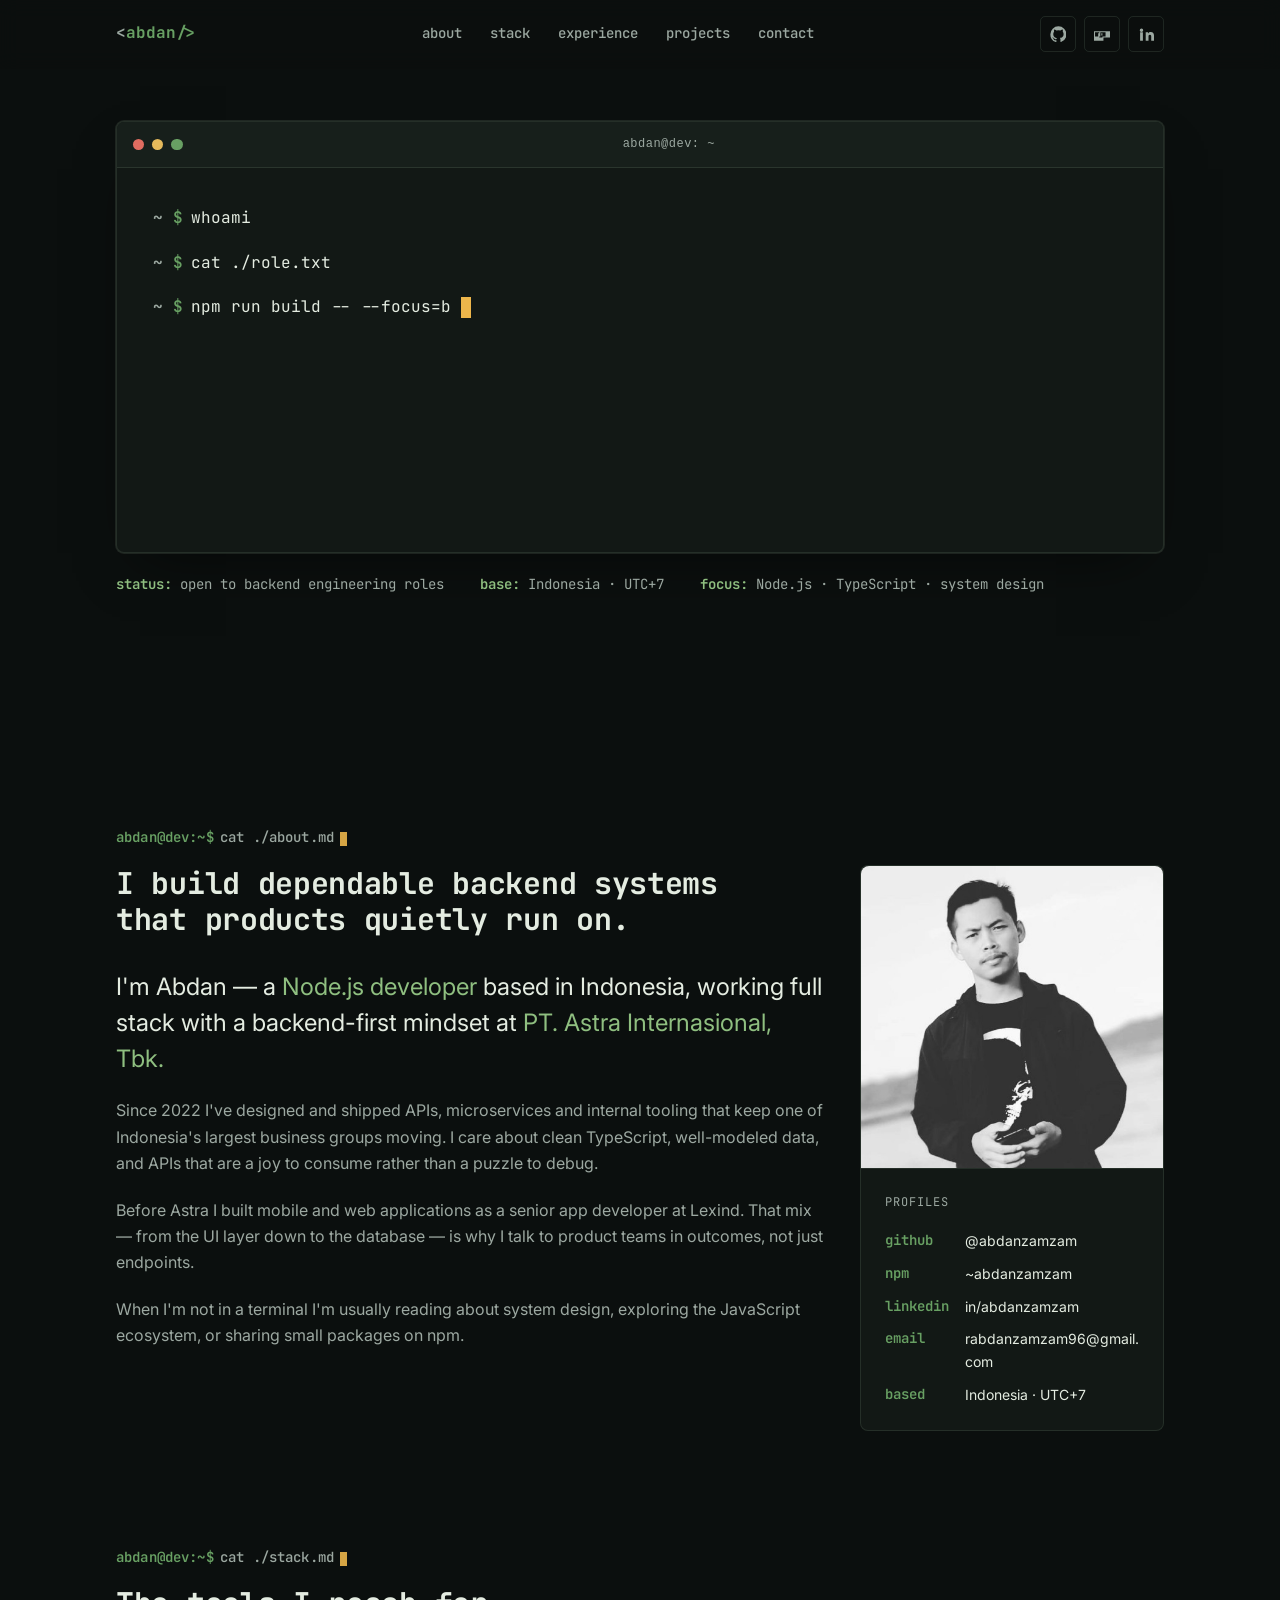
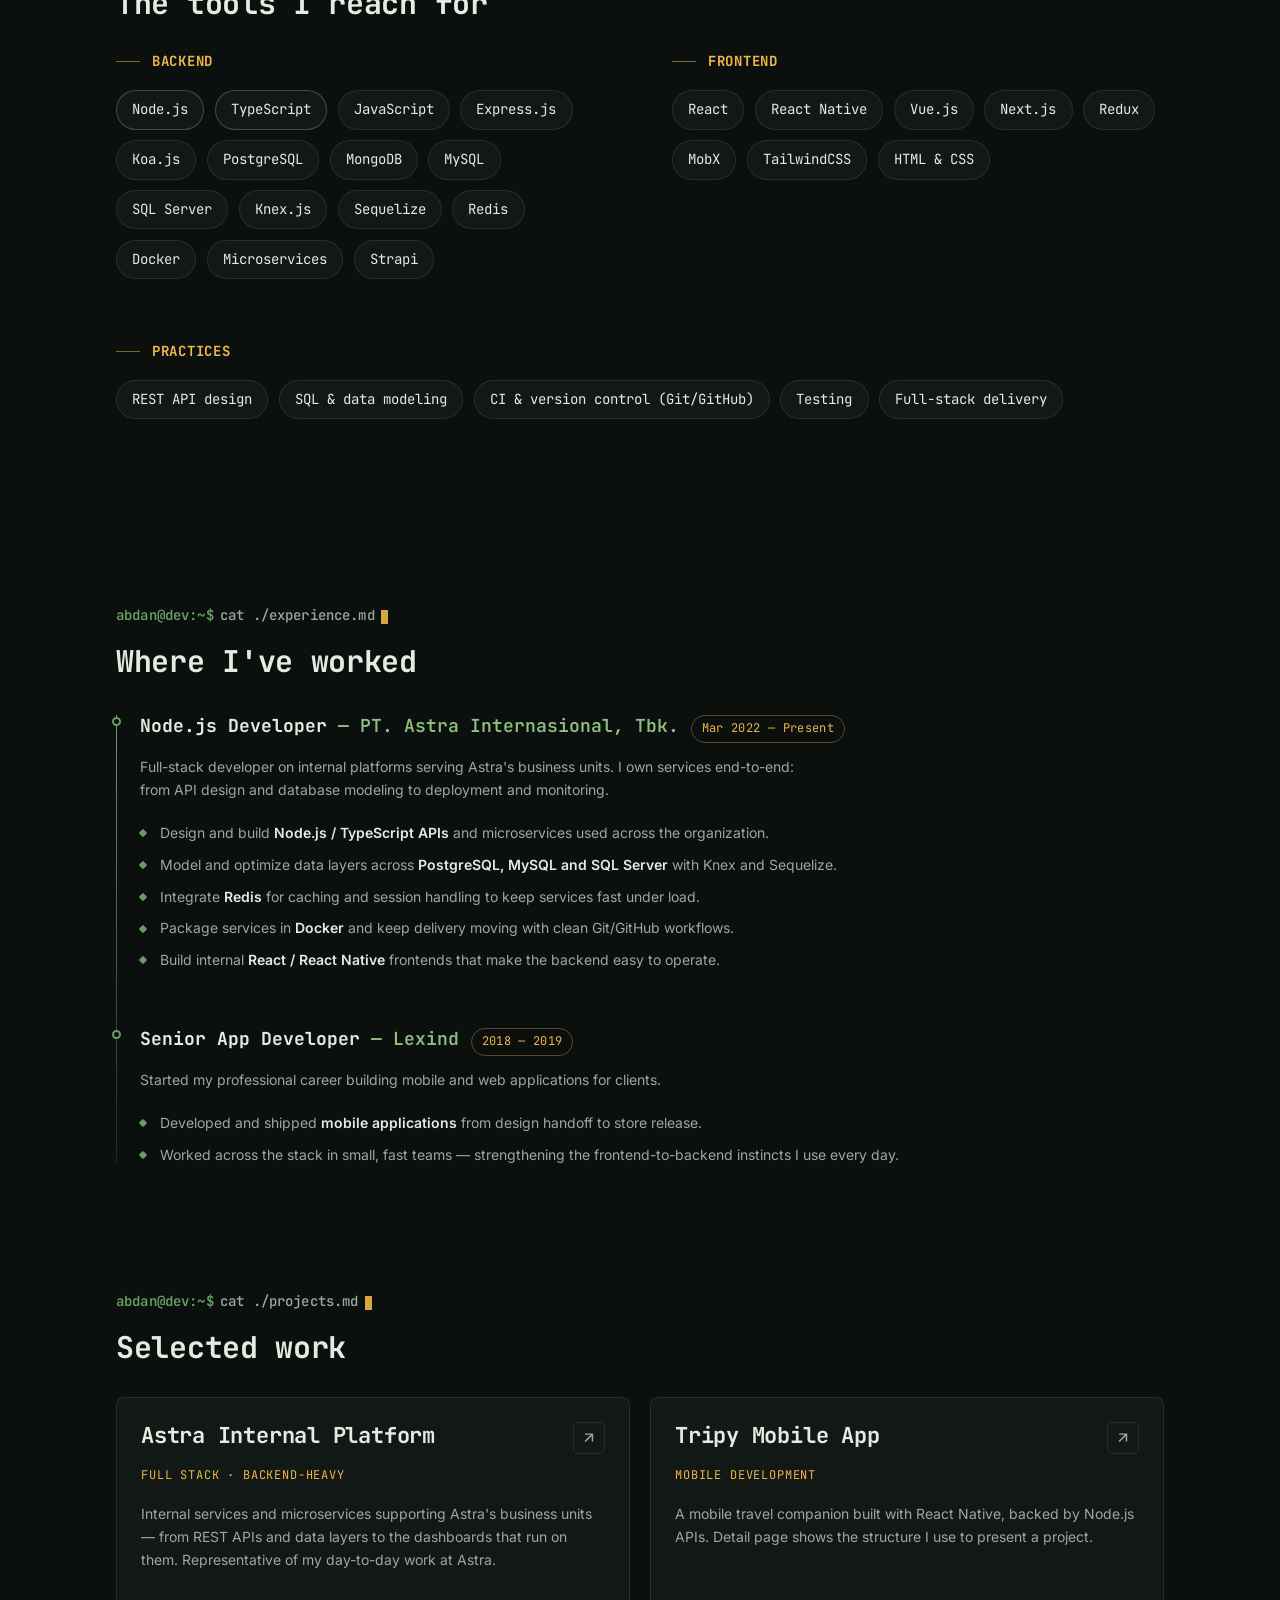
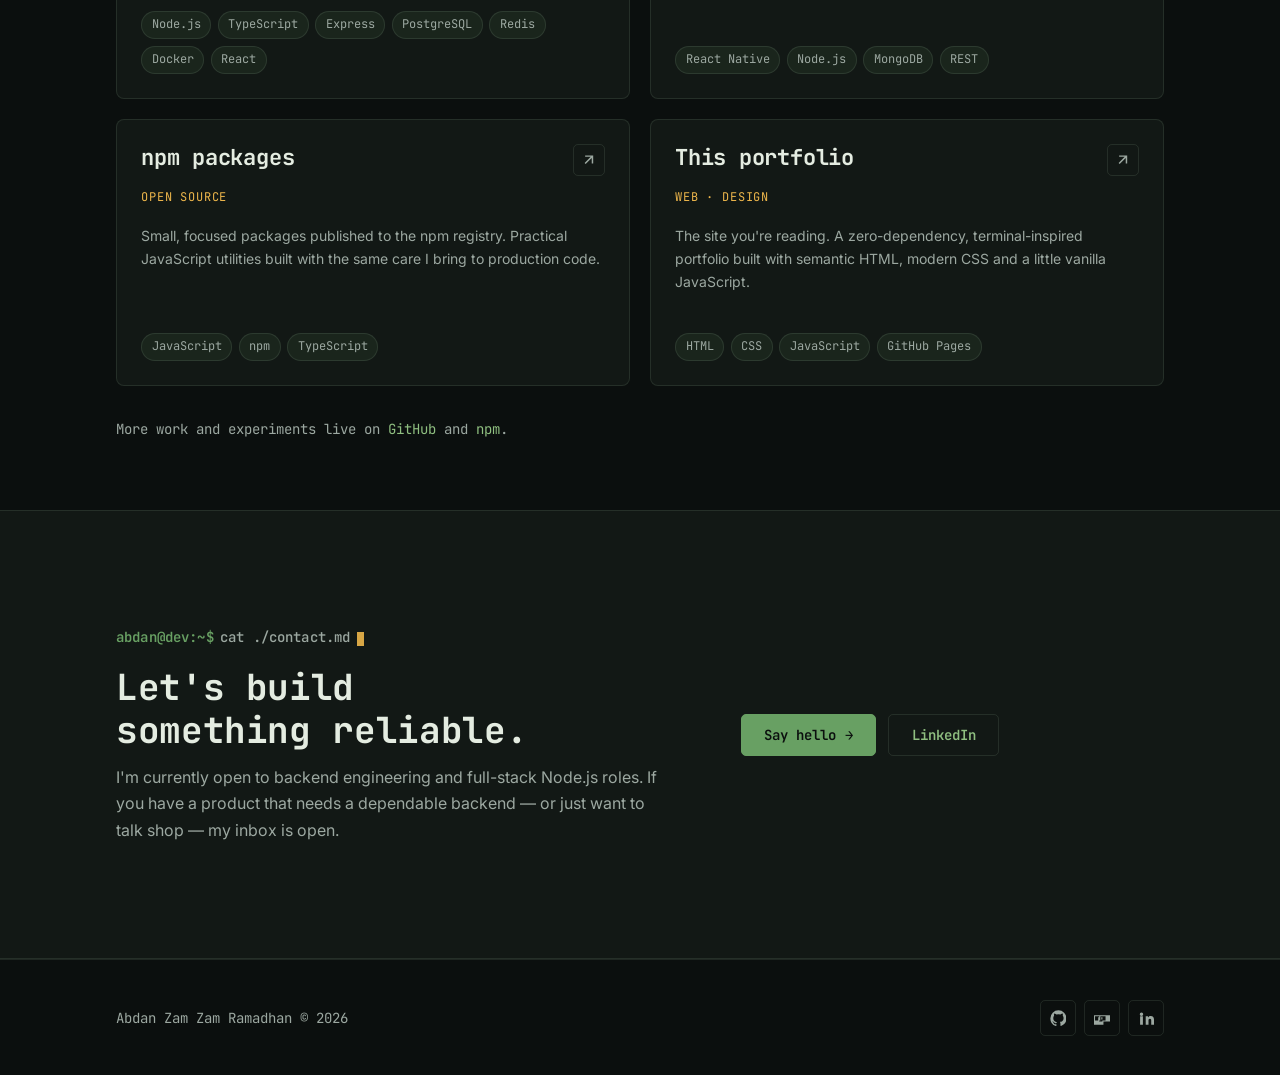
==== commit 1374218d: "Add frontend focus line to terminal: split stack by backend/frontend" ====
--- a/index.html
+++ b/index.html
@@ -108,12 +108,21 @@
 
             <div class="term-line term-line--cmd" data-typing>
               <span class="term-prompt"><span class="term-prompt__tilde">~</span> $</span>
-              <span class="term-cmd" data-typed-text>npm run build</span>
+              <span class="term-cmd" data-typed-text>npm run build -- --focus=backend</span>
             </div>
             <div class="term-out term-out--block" data-reveal-after>
               <p class="term-out">JavaScript &amp; TypeScript · Node.js · Express · PostgreSQL · Redis · Docker</p>
-              <p class="term-out">MongoDB · Koa · Knex · Sequelize · React · React Native · Vue · Next.js</p>
+              <p class="term-out">MongoDB · Koa · Knex · Sequelize</p>
               <p class="term-comment"># backend-first, product-aware, delivery-minded</p>
+            </div>
+
+            <div class="term-line term-line--cmd" data-typing>
+              <span class="term-prompt"><span class="term-prompt__tilde">~</span> $</span>
+              <span class="term-cmd" data-typed-text>npm run build -- --focus=frontend</span>
+            </div>
+            <div class="term-out term-out--block" data-reveal-after>
+              <p class="term-out">React · React Native · Vue · Next.js · TypeScript</p>
+              <p class="term-comment"># component-driven, design-aware, mobile-friendly</p>
             </div>
 
             <div class="term-cta" data-reveal-after>
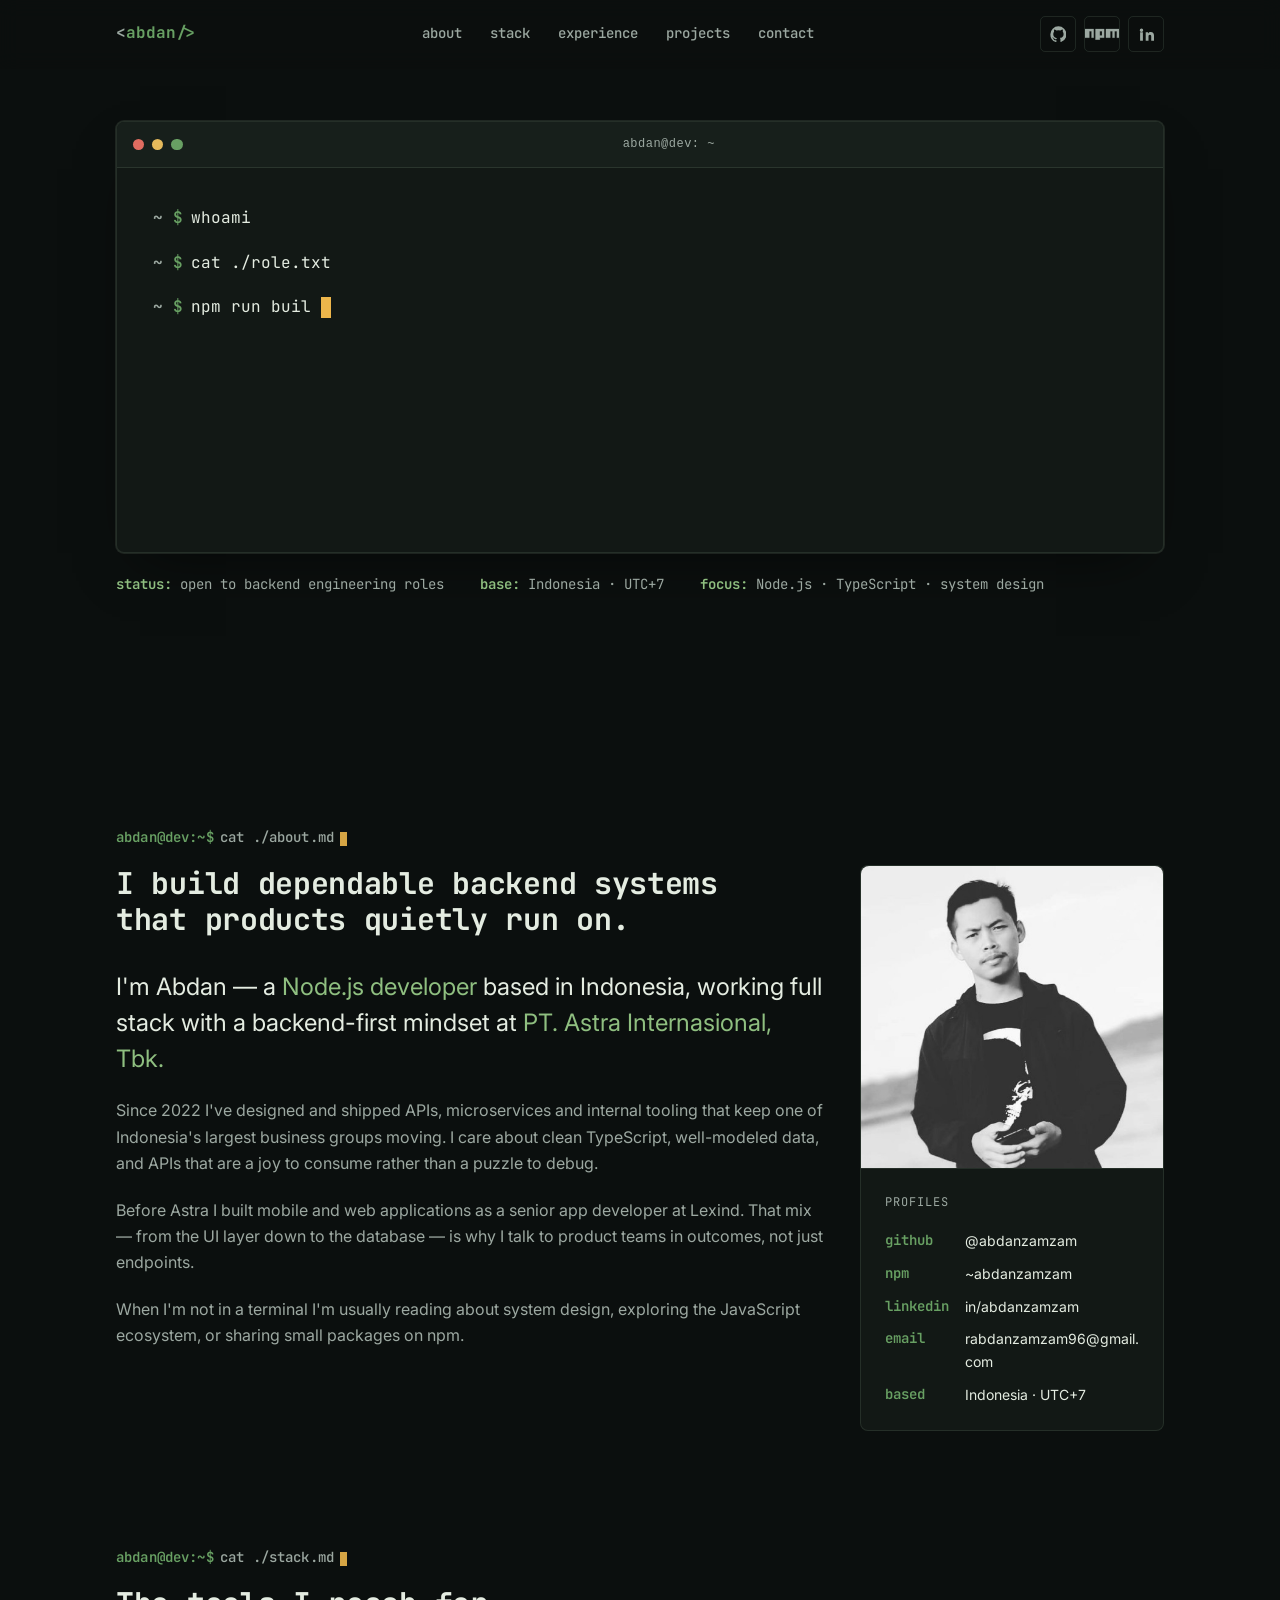
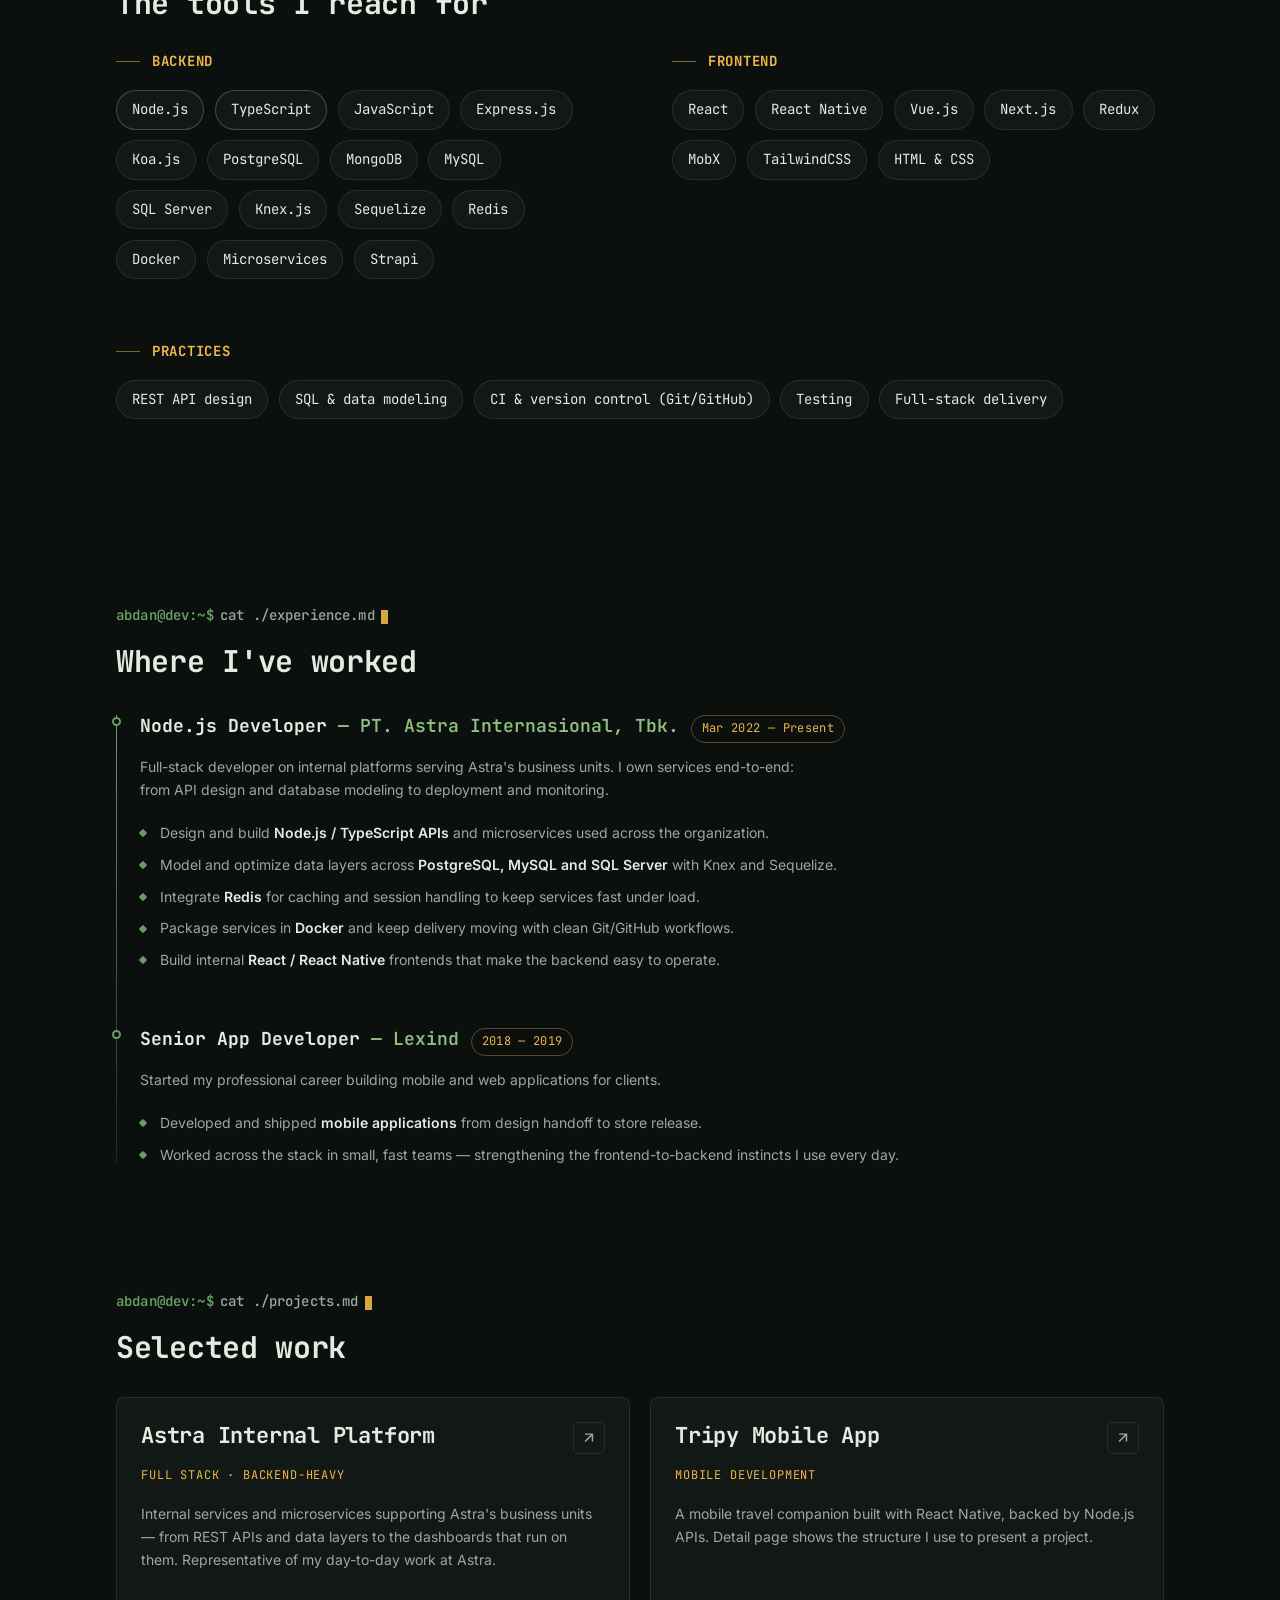
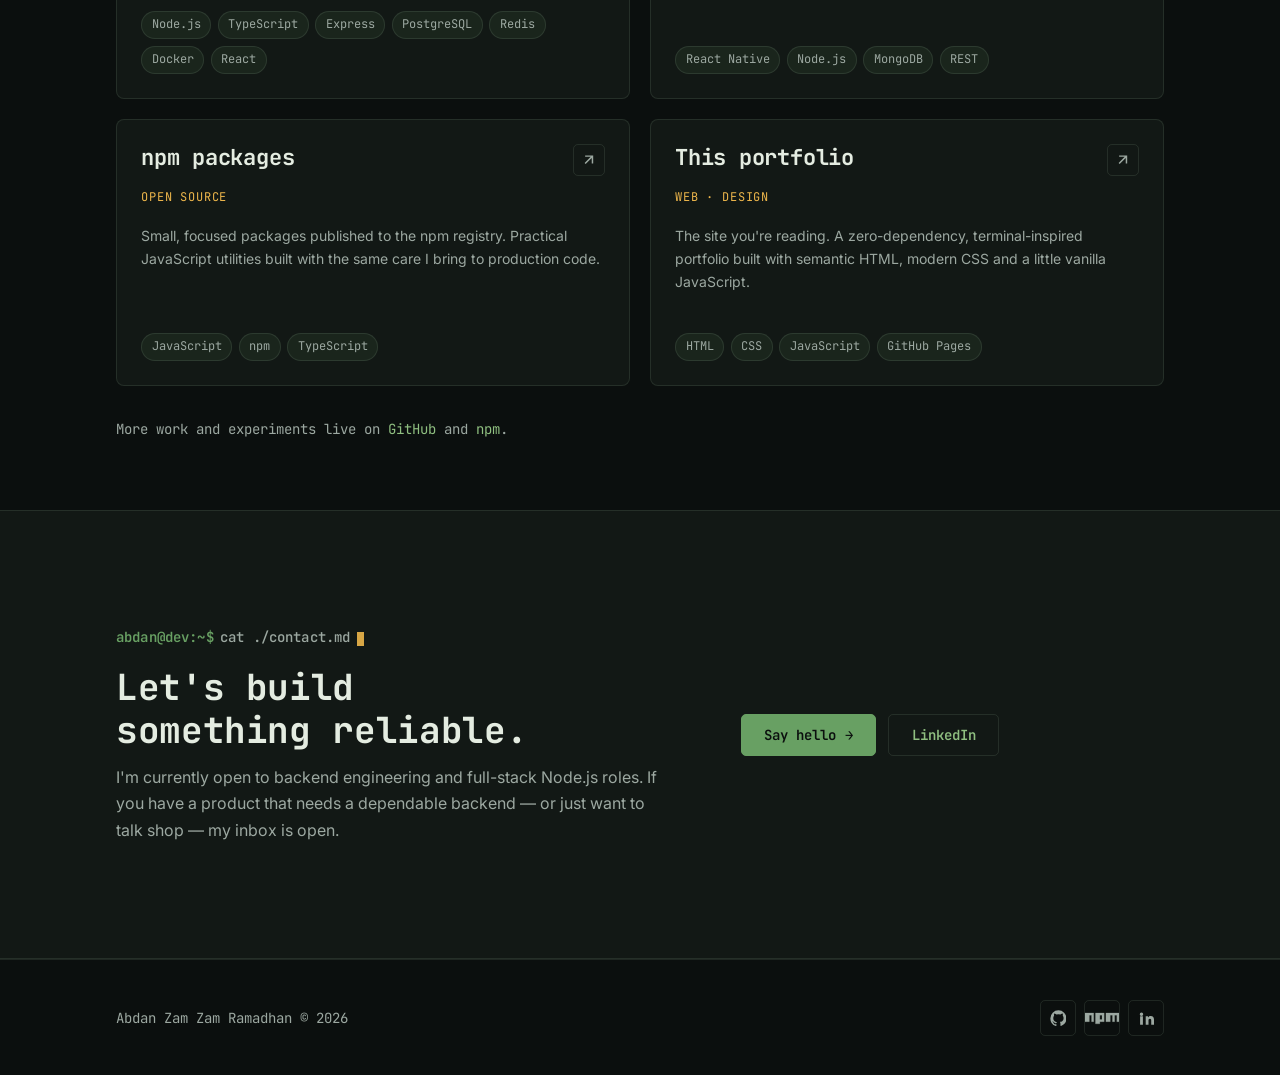
==== commit c5e03ac4: "Replace npm icon with official npm logo in header and footer socials" ====
--- a/index.html
+++ b/index.html
@@ -67,7 +67,7 @@
         </li>
         <li>
           <a href="https://www.npmjs.com/~abdanzamzam" target="_blank" rel="noopener" aria-label="npm packages by Abdan (opens in new tab)">
-            <svg viewBox="0 0 24 24" fill="currentColor" aria-hidden="true" focusable="false"><path d="M0 7.5h24v9H13.5v4.5H0zM1.5 9v6H6v-4.5h1.5V15h1.5V9zm6 0v7.5h4.5v-1.5h4.5V9zm3 1.5V13.5H12v-3zm4.5 0V13.5H15V10.5z" transform="scale(1)"/></svg>
+            <svg class="socials__npm" viewBox="0 0 780 250" fill="currentColor" stroke="currentColor" stroke-width="5" aria-hidden="true" focusable="false"><path d="M240,250h100v-50h100V0H240V250z M340,50h50v100h-50V50z M480,0v200h100V50h50v150h50V50h50v150h50V0H480z M0,200h100V50h50v150h50V0H0V200z"/></svg>
           </a>
         </li>
         <li>
@@ -431,7 +431,7 @@
         </li>
         <li>
           <a href="https://www.npmjs.com/~abdanzamzam" target="_blank" rel="noopener" aria-label="npm packages by Abdan (opens in new tab)">
-            <svg viewBox="0 0 24 24" fill="currentColor" aria-hidden="true" focusable="false"><path d="M0 7.5h24v9H13.5v4.5H0zM1.5 9v6H6v-4.5h1.5V15h1.5V9zm6 0v7.5h4.5v-1.5h4.5V9zm3 1.5V13.5H12v-3zm4.5 0V13.5H15V10.5z"/></svg>
+            <svg class="socials__npm" viewBox="0 0 780 250" fill="currentColor" stroke="currentColor" stroke-width="5" aria-hidden="true" focusable="false"><path d="M240,250h100v-50h100V0H240V250z M340,50h50v100h-50V50z M480,0v200h100V50h50v150h50V50h50v150h50V0H480z M0,200h100V50h50v150h50V0H0V200z"/></svg>
           </a>
         </li>
         <li>
--- a/assets/css/main.css
+++ b/assets/css/main.css
@@ -866,6 +866,8 @@
   transform: translateY(-2px);
 }
 .socials a svg { width: 1.05rem; height: 1.05rem; }
+/* npm logo is wide (780×250) — scale by height so it stays readable inside the square button */
+.socials a svg.socials__npm { width: auto; height: 0.8rem; }
 
 /* --------------------------------------------------------------------------
    14. Scroll-reveal motion (JS-gated, reduced-motion safe)
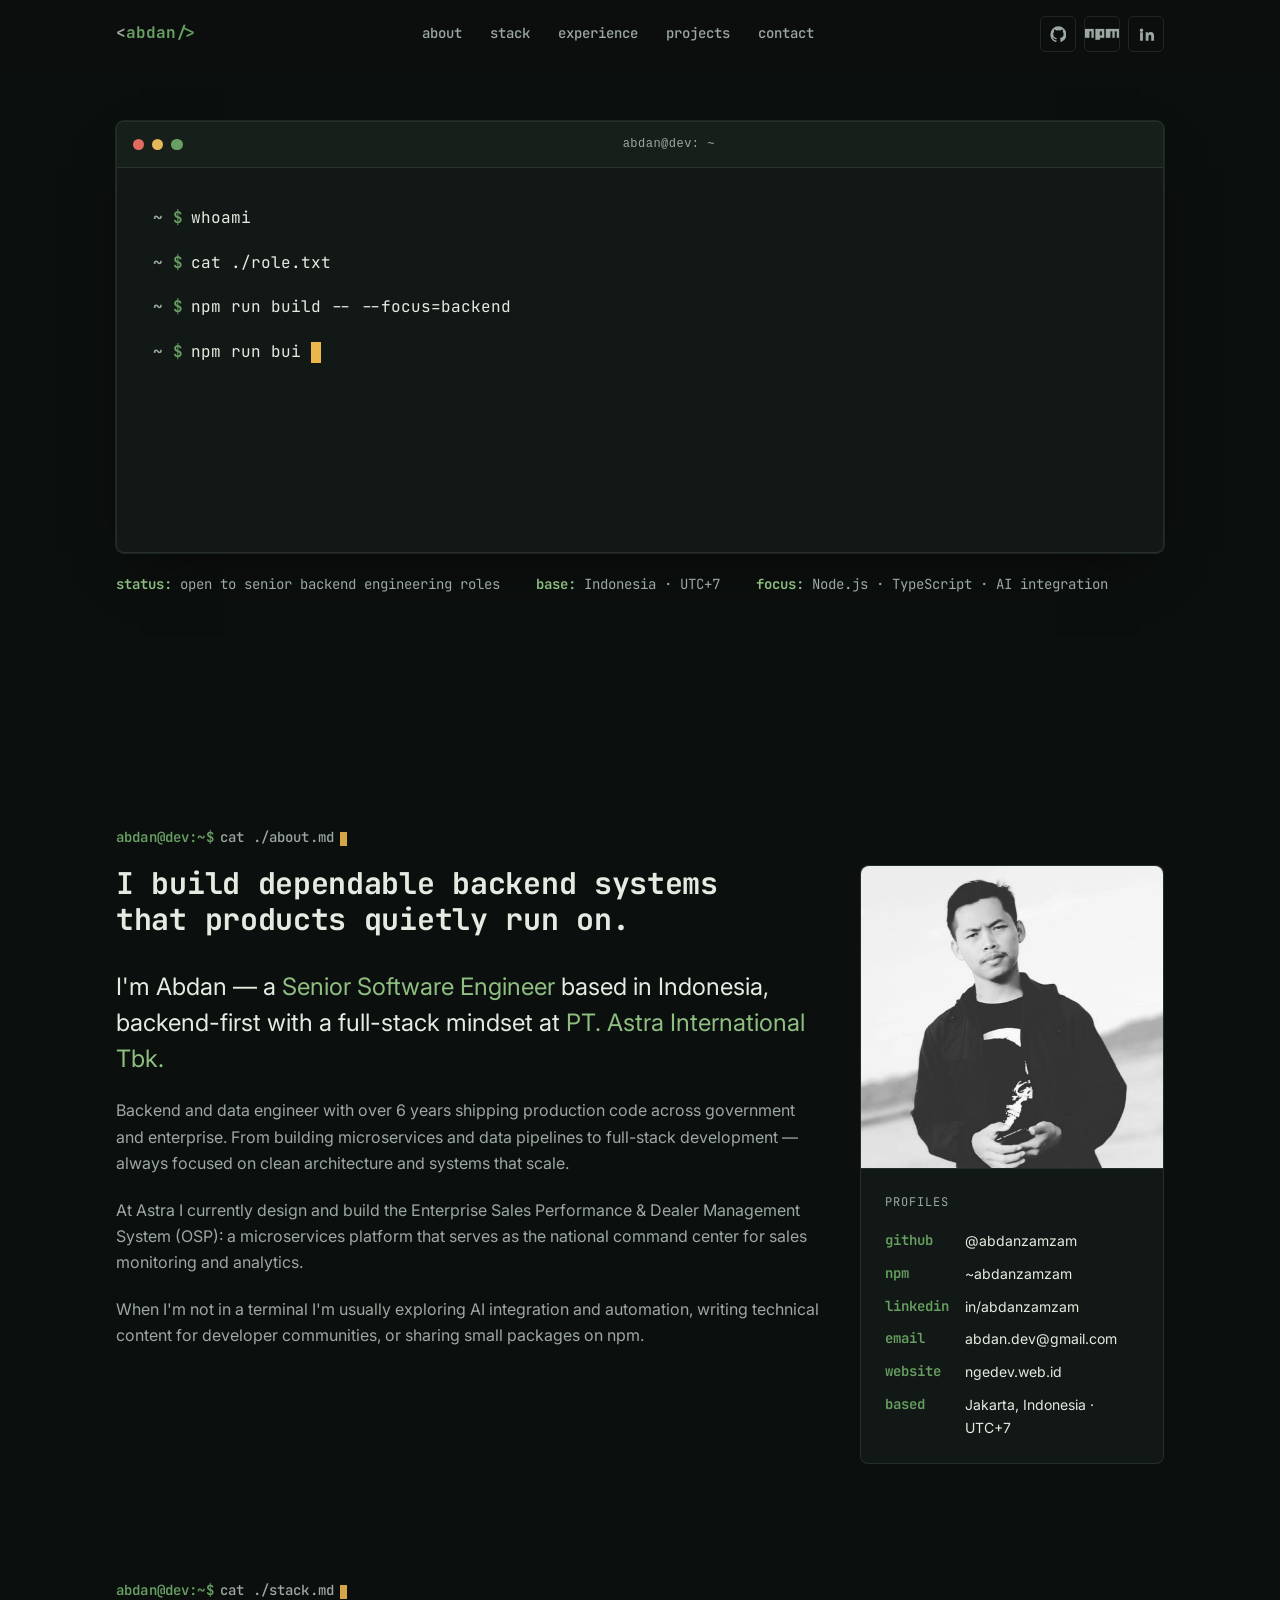
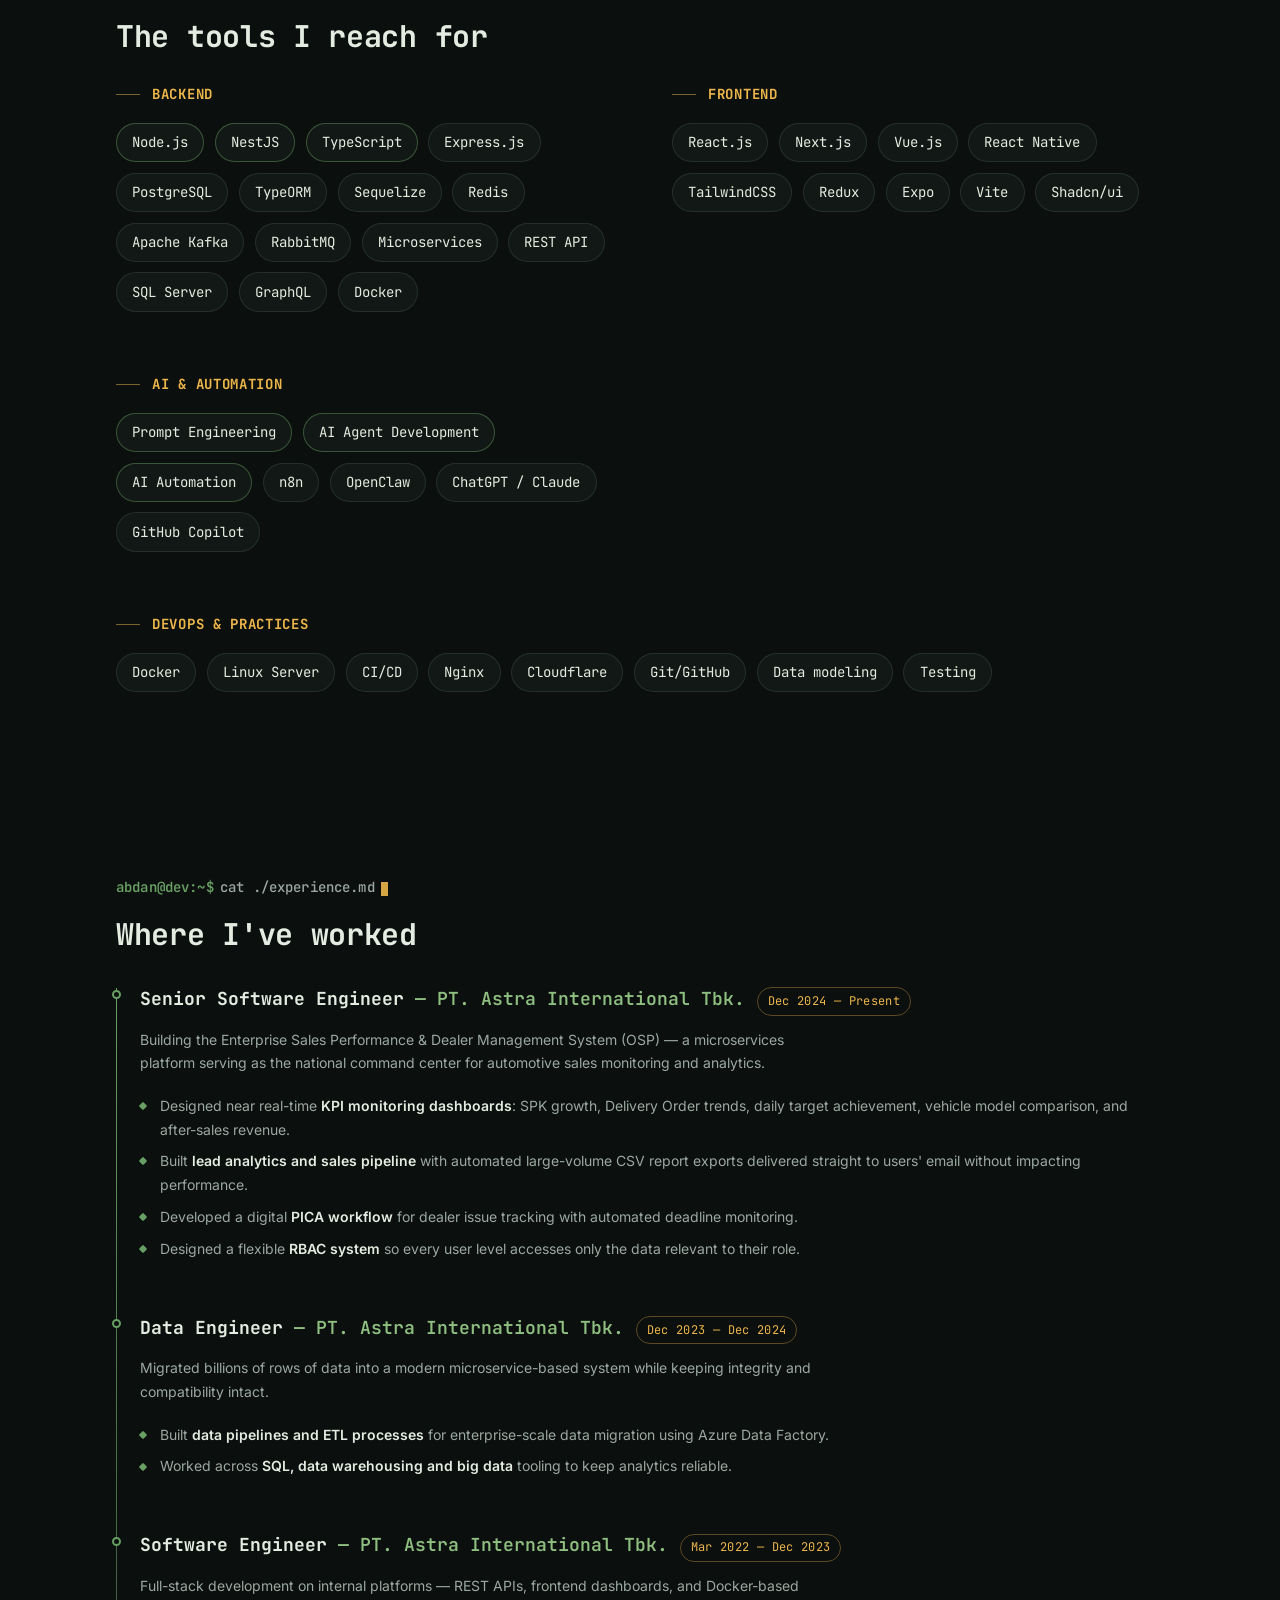
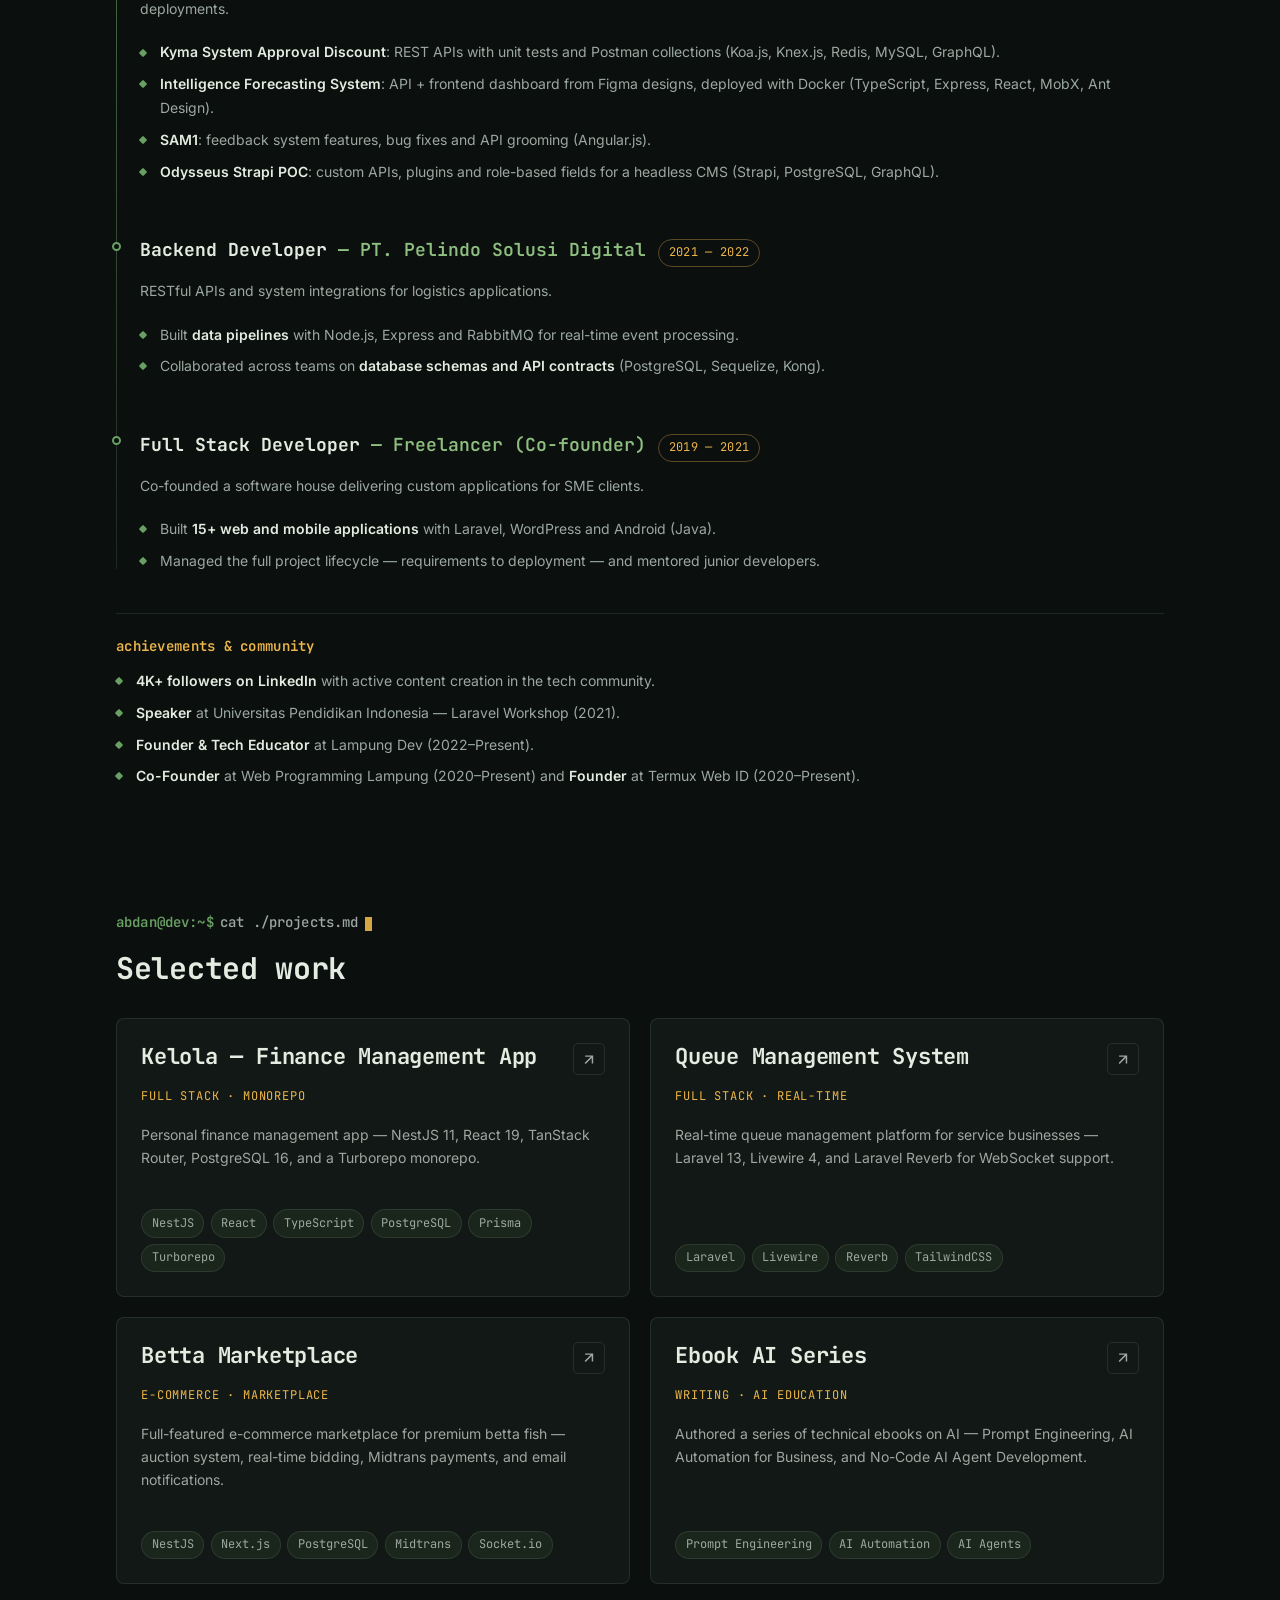
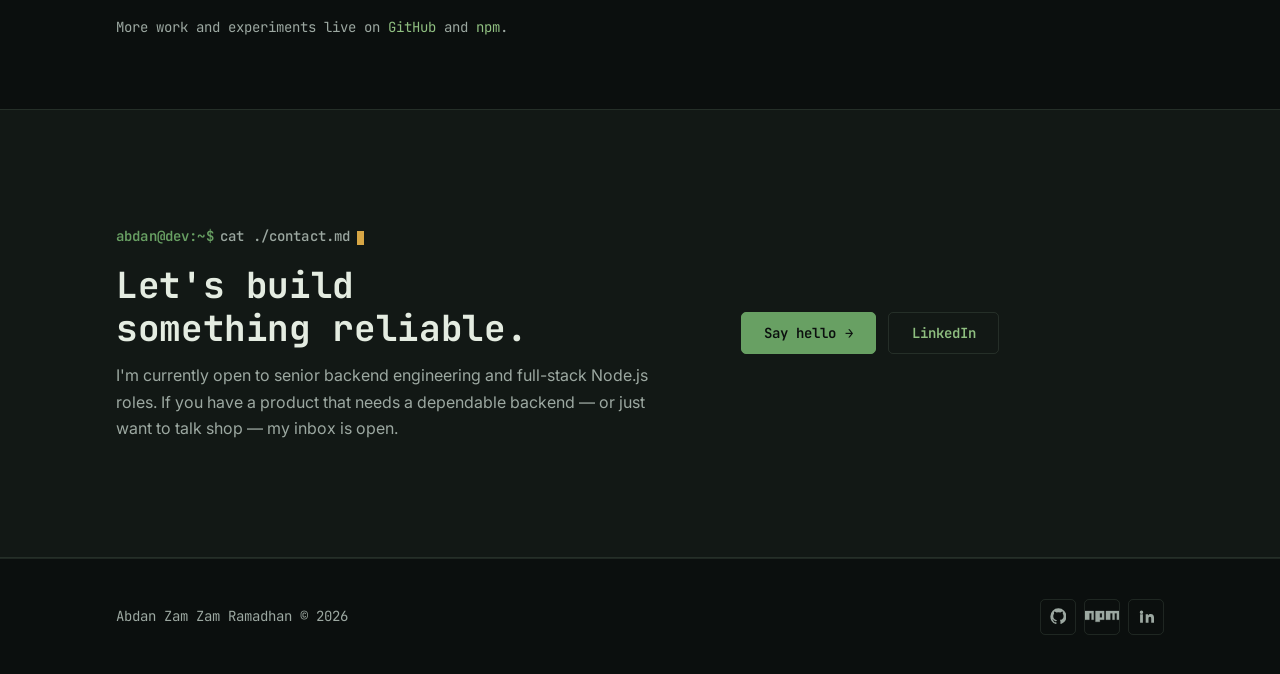
==== commit 795c991f: "Update portfolio content to match CV: senior role, 5 experience entries, AI skills, new projects, ac" ====
--- a/index.html
+++ b/index.html
@@ -5,23 +5,23 @@
   <meta name="viewport" content="width=device-width, initial-scale=1">
 
   <!-- Primary meta -->
-  <title>Abdan Zam Zam Ramadhan — Node.js Developer · JavaScript & TypeScript</title>
-  <meta name="description" content="Portfolio of Abdan Zam Zam Ramadhan, a full-stack Node.js developer at PT. Astra Internasional, Tbk., building reliable APIs, microservices and web applications with JavaScript and TypeScript.">
+  <title>Abdan Zam Zam Ramadhan — Senior Software Engineer · JavaScript & TypeScript</title>
+  <meta name="description" content="Portfolio of Abdan Zam Zam Ramadhan, a Senior Software Engineer at PT. Astra International Tbk., building reliable APIs, microservices and web applications with JavaScript and TypeScript.">
   <meta name="author" content="Abdan Zam Zam Ramadhan">
   <meta name="theme-color" content="#0B0F0E">
 
   <!-- Open Graph -->
   <meta property="og:type" content="website">
   <meta property="og:site_name" content="Abdan Zam Zam Ramadhan">
-  <meta property="og:title" content="Abdan Zam Zam Ramadhan — Node.js Developer">
-  <meta property="og:description" content="Full-stack Node.js developer at PT. Astra Internasional, Tbk. JavaScript & TypeScript, APIs, microservices, and the occasional elegant dashboard.">
+  <meta property="og:title" content="Abdan Zam Zam Ramadhan — Senior Software Engineer">
+  <meta property="og:description" content="Senior Software Engineer at PT. Astra International Tbk. JavaScript & TypeScript, APIs, microservices, AI integration, and the occasional elegant dashboard.">
   <meta property="og:url" content="https://abdanzamzam.github.io/">
   <meta property="og:image" content="https://abdanzamzam.github.io/assets/images/profile-image.jpg">
 
   <!-- Twitter -->
   <meta name="twitter:card" content="summary">
-  <meta name="twitter:title" content="Abdan Zam Zam Ramadhan — Node.js Developer">
-  <meta name="twitter:description" content="Full-stack Node.js developer at PT. Astra Internasional, Tbk.">
+  <meta name="twitter:title" content="Abdan Zam Zam Ramadhan — Senior Software Engineer">
+  <meta name="twitter:description" content="Senior Software Engineer at PT. Astra International Tbk.">
   <meta name="twitter:image" content="https://abdanzamzam.github.io/assets/images/profile-image.jpg">
 
   <!-- Favicon -->
@@ -103,7 +103,7 @@
               <span class="term-cmd" data-typed-text>cat ./role.txt</span>
             </div>
             <p class="term-out" data-reveal-after>
-              Node.js developer <span class="term-out__accent">@ PT. Astra Internasional, Tbk.</span> — full stack, since 2022.
+              Senior Software Engineer <span class="term-out__accent">@ PT. Astra International Tbk.</span> — 6+ years, backend-first.
             </p>
 
             <div class="term-line term-line--cmd" data-typing>
@@ -111,8 +111,8 @@
               <span class="term-cmd" data-typed-text>npm run build -- --focus=backend</span>
             </div>
             <div class="term-out term-out--block" data-reveal-after>
-              <p class="term-out">JavaScript &amp; TypeScript · Node.js · Express · PostgreSQL · Redis · Docker</p>
-              <p class="term-out">MongoDB · Koa · Knex · Sequelize</p>
+              <p class="term-out">Node.js · NestJS · TypeScript · PostgreSQL · Redis · Kafka · Docker</p>
+              <p class="term-out">React · Next.js · TailwindCSS · AI agents &amp; automation</p>
               <p class="term-comment"># backend-first, product-aware, delivery-minded</p>
             </div>
 
@@ -121,7 +121,7 @@
               <span class="term-cmd" data-typed-text>npm run build -- --focus=frontend</span>
             </div>
             <div class="term-out term-out--block" data-reveal-after>
-              <p class="term-out">React · React Native · Vue · Next.js · TypeScript</p>
+              <p class="term-out">React · React Native · Vue · Next.js · TypeScript · TailwindCSS</p>
               <p class="term-comment"># component-driven, design-aware, mobile-friendly</p>
             </div>
 
@@ -140,9 +140,9 @@
         </div>
 
         <p class="hero-status reveal" data-reveal-after>
-          <span><b>status:</b> open to backend engineering roles</span>
+          <span><b>status:</b> open to senior backend engineering roles</span>
           <span><b>base:</b> Indonesia · UTC+7</span>
-          <span><b>focus:</b> Node.js · TypeScript · system design</span>
+          <span><b>focus:</b> Node.js · TypeScript · AI integration</span>
         </p>
       </div>
     </section>
@@ -155,24 +155,25 @@
           <div>
             <h2 class="section-title">I build dependable backend systems that products quietly run on.</h2>
             <p class="about__lead">
-              I'm Abdan — a <em>Node.js developer</em> based in Indonesia, working full stack with
-              a backend-first mindset at <em>PT. Astra Internasional, Tbk.</em>
+              I'm Abdan — a <em>Senior Software Engineer</em> based in Indonesia, backend-first with
+              a full-stack mindset at <em>PT. Astra International Tbk.</em>
             </p>
             <div class="about__text">
               <p>
-                Since 2022 I've designed and shipped APIs, microservices and internal tooling
-                that keep one of Indonesia's largest business groups moving. I care about clean
-                TypeScript, well-modeled data, and APIs that are a joy to consume rather than a
-                puzzle to debug.
+                Backend and data engineer with over 6 years shipping production code across
+                government and enterprise. From building microservices and data pipelines to
+                full-stack development — always focused on clean architecture and systems
+                that scale.
               </p>
               <p>
-                Before Astra I built mobile and web applications as a senior app developer at
-                Lexind. That mix — from the UI layer down to the database — is why I talk to
-                product teams in outcomes, not just endpoints.
+                At Astra I currently design and build the Enterprise Sales Performance &amp;
+                Dealer Management System (OSP): a microservices platform that serves as the
+                national command center for sales monitoring and analytics.
               </p>
               <p>
-                When I'm not in a terminal I'm usually reading about system design, exploring
-                the JavaScript ecosystem, or sharing small packages on npm.
+                When I'm not in a terminal I'm usually exploring AI integration and
+                automation, writing technical content for developer communities, or sharing
+                small packages on npm.
               </p>
             </div>
           </div>
@@ -190,9 +191,11 @@
               <dt>linkedin</dt>
               <dd>in/abdanzamzam</dd>
               <dt>email</dt>
-              <dd>rabdanzamzam96@gmail.com</dd>
+              <dd>abdan.dev@gmail.com</dd>
+              <dt>website</dt>
+              <dd>ngedev.web.id</dd>
               <dt>based</dt>
-              <dd>Indonesia · UTC+7</dd>
+              <dd>Jakarta, Indonesia · UTC+7</dd>
             </dl>
           </aside>
         </div>
@@ -210,45 +213,62 @@
             <h3 class="skills__group-title">Backend</h3>
             <ul class="chips">
               <li class="chip chip--accent">Node.js</li>
+              <li class="chip chip--accent">NestJS</li>
               <li class="chip chip--accent">TypeScript</li>
-              <li class="chip">JavaScript</li>
               <li class="chip">Express.js</li>
-              <li class="chip">Koa.js</li>
               <li class="chip">PostgreSQL</li>
-              <li class="chip">MongoDB</li>
-              <li class="chip">MySQL</li>
-              <li class="chip">SQL Server</li>
-              <li class="chip">Knex.js</li>
+              <li class="chip">TypeORM</li>
               <li class="chip">Sequelize</li>
               <li class="chip">Redis</li>
+              <li class="chip">Apache Kafka</li>
+              <li class="chip">RabbitMQ</li>
+              <li class="chip">Microservices</li>
+              <li class="chip">REST API</li>
+              <li class="chip">SQL Server</li>
+              <li class="chip">GraphQL</li>
               <li class="chip">Docker</li>
-              <li class="chip">Microservices</li>
-              <li class="chip">Strapi</li>
             </ul>
           </div>
 
           <div class="skills__group">
             <h3 class="skills__group-title">Frontend</h3>
             <ul class="chips">
-              <li class="chip">React</li>
+              <li class="chip">React.js</li>
+              <li class="chip">Next.js</li>
+              <li class="chip">Vue.js</li>
               <li class="chip">React Native</li>
-              <li class="chip">Vue.js</li>
-              <li class="chip">Next.js</li>
+              <li class="chip">TailwindCSS</li>
               <li class="chip">Redux</li>
-              <li class="chip">MobX</li>
-              <li class="chip">TailwindCSS</li>
-              <li class="chip">HTML &amp; CSS</li>
+              <li class="chip">Expo</li>
+              <li class="chip">Vite</li>
+              <li class="chip">Shadcn/ui</li>
             </ul>
           </div>
 
           <div class="skills__group">
-            <h3 class="skills__group-title">Practices</h3>
+            <h3 class="skills__group-title">AI &amp; Automation</h3>
             <ul class="chips">
-              <li class="chip">REST API design</li>
-              <li class="chip">SQL &amp; data modeling</li>
-              <li class="chip">CI &amp; version control (Git/GitHub)</li>
+              <li class="chip chip--accent">Prompt Engineering</li>
+              <li class="chip chip--accent">AI Agent Development</li>
+              <li class="chip chip--accent">AI Automation</li>
+              <li class="chip">n8n</li>
+              <li class="chip">OpenClaw</li>
+              <li class="chip">ChatGPT / Claude</li>
+              <li class="chip">GitHub Copilot</li>
+            </ul>
+          </div>
+
+          <div class="skills__group">
+            <h3 class="skills__group-title">DevOps &amp; Practices</h3>
+            <ul class="chips">
+              <li class="chip">Docker</li>
+              <li class="chip">Linux Server</li>
+              <li class="chip">CI/CD</li>
+              <li class="chip">Nginx</li>
+              <li class="chip">Cloudflare</li>
+              <li class="chip">Git/GitHub</li>
+              <li class="chip">Data modeling</li>
               <li class="chip">Testing</li>
-              <li class="chip">Full-stack delivery</li>
             </ul>
           </div>
         </div>
@@ -264,37 +284,92 @@
         <ol class="timeline">
           <li class="timeline__item">
             <div class="exp__meta">
-              <span class="exp__role">Node.js Developer <span class="exp__company">— PT. Astra Internasional, Tbk.</span></span>
-              <span class="exp__date">Mar 2022 — Present</span>
+              <span class="exp__role">Senior Software Engineer <span class="exp__company">— PT. Astra International Tbk.</span></span>
+              <span class="exp__date">Dec 2024 — Present</span>
             </div>
             <p class="exp__desc">
-              Full-stack developer on internal platforms serving Astra's business units.
-              I own services end-to-end: from API design and database modeling to deployment
-              and monitoring.
+              Building the Enterprise Sales Performance &amp; Dealer Management System (OSP) —
+              a microservices platform serving as the national command center for automotive
+              sales monitoring and analytics.
             </p>
             <ul class="exp__highlights">
-              <li>Design and build <strong>Node.js / TypeScript APIs</strong> and microservices used across the organization.</li>
-              <li>Model and optimize data layers across <strong>PostgreSQL, MySQL and SQL Server</strong> with Knex and Sequelize.</li>
-              <li>Integrate <strong>Redis</strong> for caching and session handling to keep services fast under load.</li>
-              <li>Package services in <strong>Docker</strong> and keep delivery moving with clean Git/GitHub workflows.</li>
-              <li>Build internal <strong>React / React Native</strong> frontends that make the backend easy to operate.</li>
+              <li>Designed near real-time <strong>KPI monitoring dashboards</strong>: SPK growth, Delivery Order trends, daily target achievement, vehicle model comparison, and after-sales revenue.</li>
+              <li>Built <strong>lead analytics and sales pipeline</strong> with automated large-volume CSV report exports delivered straight to users' email without impacting performance.</li>
+              <li>Developed a digital <strong>PICA workflow</strong> for dealer issue tracking with automated deadline monitoring.</li>
+              <li>Designed a flexible <strong>RBAC system</strong> so every user level accesses only the data relevant to their role.</li>
             </ul>
           </li>
 
           <li class="timeline__item">
             <div class="exp__meta">
-              <span class="exp__role">Senior App Developer <span class="exp__company">— Lexind</span></span>
-              <span class="exp__date">2018 — 2019</span>
+              <span class="exp__role">Data Engineer <span class="exp__company">— PT. Astra International Tbk.</span></span>
+              <span class="exp__date">Dec 2023 — Dec 2024</span>
             </div>
             <p class="exp__desc">
-              Started my professional career building mobile and web applications for clients.
+              Migrated billions of rows of data into a modern microservice-based system while
+              keeping integrity and compatibility intact.
             </p>
             <ul class="exp__highlights">
-              <li>Developed and shipped <strong>mobile applications</strong> from design handoff to store release.</li>
-              <li>Worked across the stack in small, fast teams — strengthening the frontend-to-backend instincts I use every day.</li>
+              <li>Built <strong>data pipelines and ETL processes</strong> for enterprise-scale data migration using Azure Data Factory.</li>
+              <li>Worked across <strong>SQL, data warehousing and big data</strong> tooling to keep analytics reliable.</li>
+            </ul>
+          </li>
+
+          <li class="timeline__item">
+            <div class="exp__meta">
+              <span class="exp__role">Software Engineer <span class="exp__company">— PT. Astra International Tbk.</span></span>
+              <span class="exp__date">Mar 2022 — Dec 2023</span>
+            </div>
+            <p class="exp__desc">
+              Full-stack development on internal platforms — REST APIs, frontend dashboards,
+              and Docker-based deployments.
+            </p>
+            <ul class="exp__highlights">
+              <li><strong>Kyma System Approval Discount</strong>: REST APIs with unit tests and Postman collections (Koa.js, Knex.js, Redis, MySQL, GraphQL).</li>
+              <li><strong>Intelligence Forecasting System</strong>: API + frontend dashboard from Figma designs, deployed with Docker (TypeScript, Express, React, MobX, Ant Design).</li>
+              <li><strong>SAM1</strong>: feedback system features, bug fixes and API grooming (Angular.js).</li>
+              <li><strong>Odysseus Strapi POC</strong>: custom APIs, plugins and role-based fields for a headless CMS (Strapi, PostgreSQL, GraphQL).</li>
+            </ul>
+          </li>
+
+          <li class="timeline__item">
+            <div class="exp__meta">
+              <span class="exp__role">Backend Developer <span class="exp__company">— PT. Pelindo Solusi Digital</span></span>
+              <span class="exp__date">2021 — 2022</span>
+            </div>
+            <p class="exp__desc">
+              RESTful APIs and system integrations for logistics applications.
+            </p>
+            <ul class="exp__highlights">
+              <li>Built <strong>data pipelines</strong> with Node.js, Express and RabbitMQ for real-time event processing.</li>
+              <li>Collaborated across teams on <strong>database schemas and API contracts</strong> (PostgreSQL, Sequelize, Kong).</li>
+            </ul>
+          </li>
+
+          <li class="timeline__item">
+            <div class="exp__meta">
+              <span class="exp__role">Full Stack Developer <span class="exp__company">— Freelancer (Co-founder)</span></span>
+              <span class="exp__date">2019 — 2021</span>
+            </div>
+            <p class="exp__desc">
+              Co-founded a software house delivering custom applications for SME clients.
+            </p>
+            <ul class="exp__highlights">
+              <li>Built <strong>15+ web and mobile applications</strong> with Laravel, WordPress and Android (Java).</li>
+              <li>Managed the full project lifecycle — requirements to deployment — and mentored junior developers.</li>
             </ul>
           </li>
         </ol>
+
+        <div class="exp__extra">
+          <h3 class="exp__extra-title">achievements &amp; community</h3>
+          <ul class="exp__highlights">
+            <li><strong>4K+ followers on LinkedIn</strong> with active content creation in the tech community.</li>
+            <li><strong>Speaker</strong> at Universitas Pendidikan Indonesia — Laravel Workshop (2021).</li>
+            <li><strong>Founder &amp; Tech Educator</strong> at Lampung Dev (2022–Present).</li>
+            <li><strong>Co-Founder</strong> at Web Programming Lampung (2020–Present) and <strong>Founder</strong> at Termux Web ID (2020–Present).</li>
+          </ul>
+        </div>
       </div>
     </section>
 
@@ -307,84 +382,83 @@
         <div class="projects__grid">
           <article class="project-card reveal">
             <div class="project-card__head">
-              <h3 class="project-card__title">Astra Internal Platform</h3>
-              <a class="project-card__external" href="#" aria-label="Astra Internal Platform — details">
+              <h3 class="project-card__title">Kelola — Finance Management App</h3>
+              <a class="project-card__external" href="https://github.com/abdanzamzam/kelola" target="_blank" rel="noopener" aria-label="Kelola on GitHub (opens in new tab)">
                 <svg viewBox="0 0 24 24" fill="none" stroke="currentColor" stroke-width="2" aria-hidden="true" focusable="false"><path d="M7 17 17 7M7 7h10v10"/></svg>
               </a>
             </div>
-            <span class="project-card__role">full stack · backend-heavy</span>
+            <span class="project-card__role">full stack · monorepo</span>
             <p>
-              Internal services and microservices supporting Astra's business units — from
-              REST APIs and data layers to the dashboards that run on them. Representative of
-              my day-to-day work at Astra.
+              Personal finance management app — NestJS 11, React 19, TanStack Router,
+              PostgreSQL 16, and a Turborepo monorepo.
             </p>
             <ul class="project-card__tags" aria-label="Technologies">
-              <li class="tag">Node.js</li>
+              <li class="tag">NestJS</li>
+              <li class="tag">React</li>
               <li class="tag">TypeScript</li>
-              <li class="tag">Express</li>
               <li class="tag">PostgreSQL</li>
-              <li class="tag">Redis</li>
-              <li class="tag">Docker</li>
-              <li class="tag">React</li>
+              <li class="tag">Prisma</li>
+              <li class="tag">Turborepo</li>
             </ul>
           </article>
 
           <article class="project-card reveal">
             <div class="project-card__head">
-              <h3 class="project-card__title">Tripy Mobile App</h3>
-              <a class="project-card__external" href="works-details.html" aria-label="Tripy Mobile App — project details">
+              <h3 class="project-card__title">Queue Management System</h3>
+              <a class="project-card__external" href="https://github.com/abdanzamzam/queuing-system" target="_blank" rel="noopener" aria-label="Queue Management System on GitHub (opens in new tab)">
                 <svg viewBox="0 0 24 24" fill="none" stroke="currentColor" stroke-width="2" aria-hidden="true" focusable="false"><path d="M7 17 17 7M7 7h10v10"/></svg>
               </a>
             </div>
-            <span class="project-card__role">mobile development</span>
+            <span class="project-card__role">full stack · real-time</span>
             <p>
-              A mobile travel companion built with React Native, backed by Node.js APIs.
-              Detail page shows the structure I use to present a project.
+              Real-time queue management platform for service businesses — Laravel 13,
+              Livewire 4, and Laravel Reverb for WebSocket support.
             </p>
             <ul class="project-card__tags" aria-label="Technologies">
-              <li class="tag">React Native</li>
-              <li class="tag">Node.js</li>
-              <li class="tag">MongoDB</li>
-              <li class="tag">REST</li>
+              <li class="tag">Laravel</li>
+              <li class="tag">Livewire</li>
+              <li class="tag">Reverb</li>
+              <li class="tag">TailwindCSS</li>
             </ul>
           </article>
 
           <article class="project-card reveal">
             <div class="project-card__head">
-              <h3 class="project-card__title">npm packages</h3>
-              <a class="project-card__external" href="https://www.npmjs.com/~abdanzamzam" target="_blank" rel="noopener" aria-label="npm packages by Abdan (opens in new tab)">
+              <h3 class="project-card__title">Betta Marketplace</h3>
+              <a class="project-card__external" href="https://github.com/abdanzamzam" target="_blank" rel="noopener" aria-label="More projects on GitHub (opens in new tab)">
                 <svg viewBox="0 0 24 24" fill="none" stroke="currentColor" stroke-width="2" aria-hidden="true" focusable="false"><path d="M7 17 17 7M7 7h10v10"/></svg>
               </a>
             </div>
-            <span class="project-card__role">open source</span>
+            <span class="project-card__role">e-commerce · marketplace</span>
             <p>
-              Small, focused packages published to the npm registry. Practical JavaScript
-              utilities built with the same care I bring to production code.
+              Full-featured e-commerce marketplace for premium betta fish — auction system,
+              real-time bidding, Midtrans payments, and email notifications.
             </p>
             <ul class="project-card__tags" aria-label="Technologies">
-              <li class="tag">JavaScript</li>
-              <li class="tag">npm</li>
-              <li class="tag">TypeScript</li>
+              <li class="tag">NestJS</li>
+              <li class="tag">Next.js</li>
+              <li class="tag">PostgreSQL</li>
+              <li class="tag">Midtrans</li>
+              <li class="tag">Socket.io</li>
             </ul>
           </article>
 
           <article class="project-card reveal">
             <div class="project-card__head">
-              <h3 class="project-card__title">This portfolio</h3>
-              <a class="project-card__external" href="https://github.com/abdanzamzam/abdanzamzam.github.io" target="_blank" rel="noopener" aria-label="Portfolio source code on GitHub (opens in new tab)">
+              <h3 class="project-card__title">Ebook AI Series</h3>
+              <a class="project-card__external" href="https://ngedev.web.id" target="_blank" rel="noopener" aria-label="ngedev.web.id (opens in new tab)">
                 <svg viewBox="0 0 24 24" fill="none" stroke="currentColor" stroke-width="2" aria-hidden="true" focusable="false"><path d="M7 17 17 7M7 7h10v10"/></svg>
               </a>
             </div>
-            <span class="project-card__role">web · design</span>
+            <span class="project-card__role">writing · AI education</span>
             <p>
-              The site you're reading. A zero-dependency, terminal-inspired portfolio built
-              with semantic HTML, modern CSS and a little vanilla JavaScript.
+              Authored a series of technical ebooks on AI — Prompt Engineering, AI Automation
+              for Business, and No-Code AI Agent Development.
             </p>
             <ul class="project-card__tags" aria-label="Technologies">
-              <li class="tag">HTML</li>
-              <li class="tag">CSS</li>
-              <li class="tag">JavaScript</li>
-              <li class="tag">GitHub Pages</li>
+              <li class="tag">Prompt Engineering</li>
+              <li class="tag">AI Automation</li>
+              <li class="tag">AI Agents</li>
             </ul>
           </article>
         </div>
@@ -404,13 +478,13 @@
           <p class="eyebrow" id="contact-title">cat ./contact.md</p>
           <h2 class="contact__title">Let's build something reliable.</h2>
           <p class="contact__text">
-            I'm currently open to backend engineering and full-stack Node.js roles.
+            I'm currently open to senior backend engineering and full-stack Node.js roles.
             If you have a product that needs a dependable backend — or just want to talk
             shop — my inbox is open.
           </p>
         </div>
         <div class="contact__actions">
-          <a class="btn btn--solid" href="mailto:rabdanzamzam96@gmail.com">Say hello
+          <a class="btn btn--solid" href="mailto:abdan.dev@gmail.com">Say hello
             <span class="btn__arrow" aria-hidden="true">&rarr;</span>
           </a>
           <a class="btn" href="https://www.linkedin.com/in/abdanzamzam/" target="_blank" rel="noopener">LinkedIn</a>
--- a/assets/css/main.css
+++ b/assets/css/main.css
@@ -635,6 +635,21 @@
   transform: rotate(45deg);
 }
 .exp__highlights li strong { color: var(--ink); }
+
+/* Achievements & community — tucked under the timeline, same visual language */
+.exp__extra {
+  margin-top: 2.5rem;
+  padding-top: 1.5rem;
+  border-top: 1px solid var(--line);
+}
+.exp__extra-title {
+  font-family: var(--font-mono);
+  font-size: var(--fs-sm);
+  font-weight: 600;
+  letter-spacing: 0.02em;
+  color: var(--amber);
+  margin: 0 0 0.9rem;
+}
 
 /* --------------------------------------------------------------------------
    10. Projects
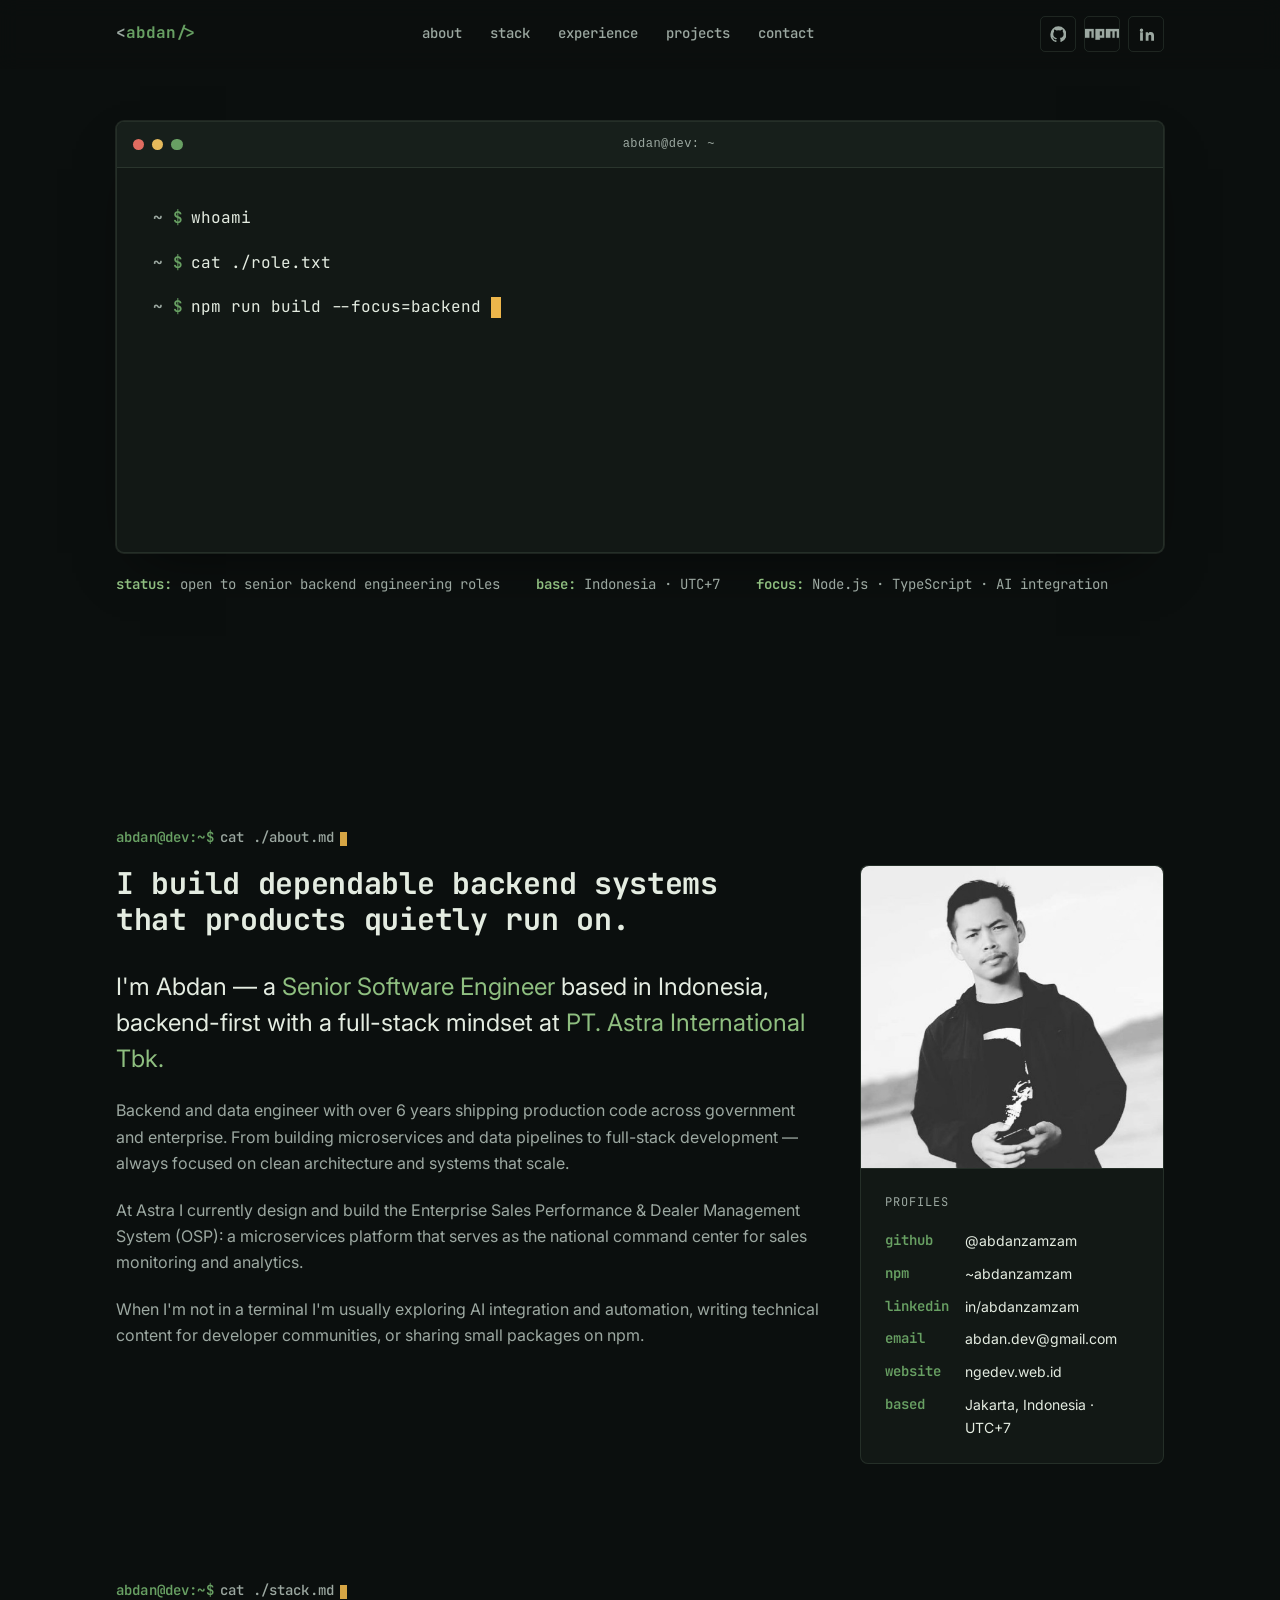
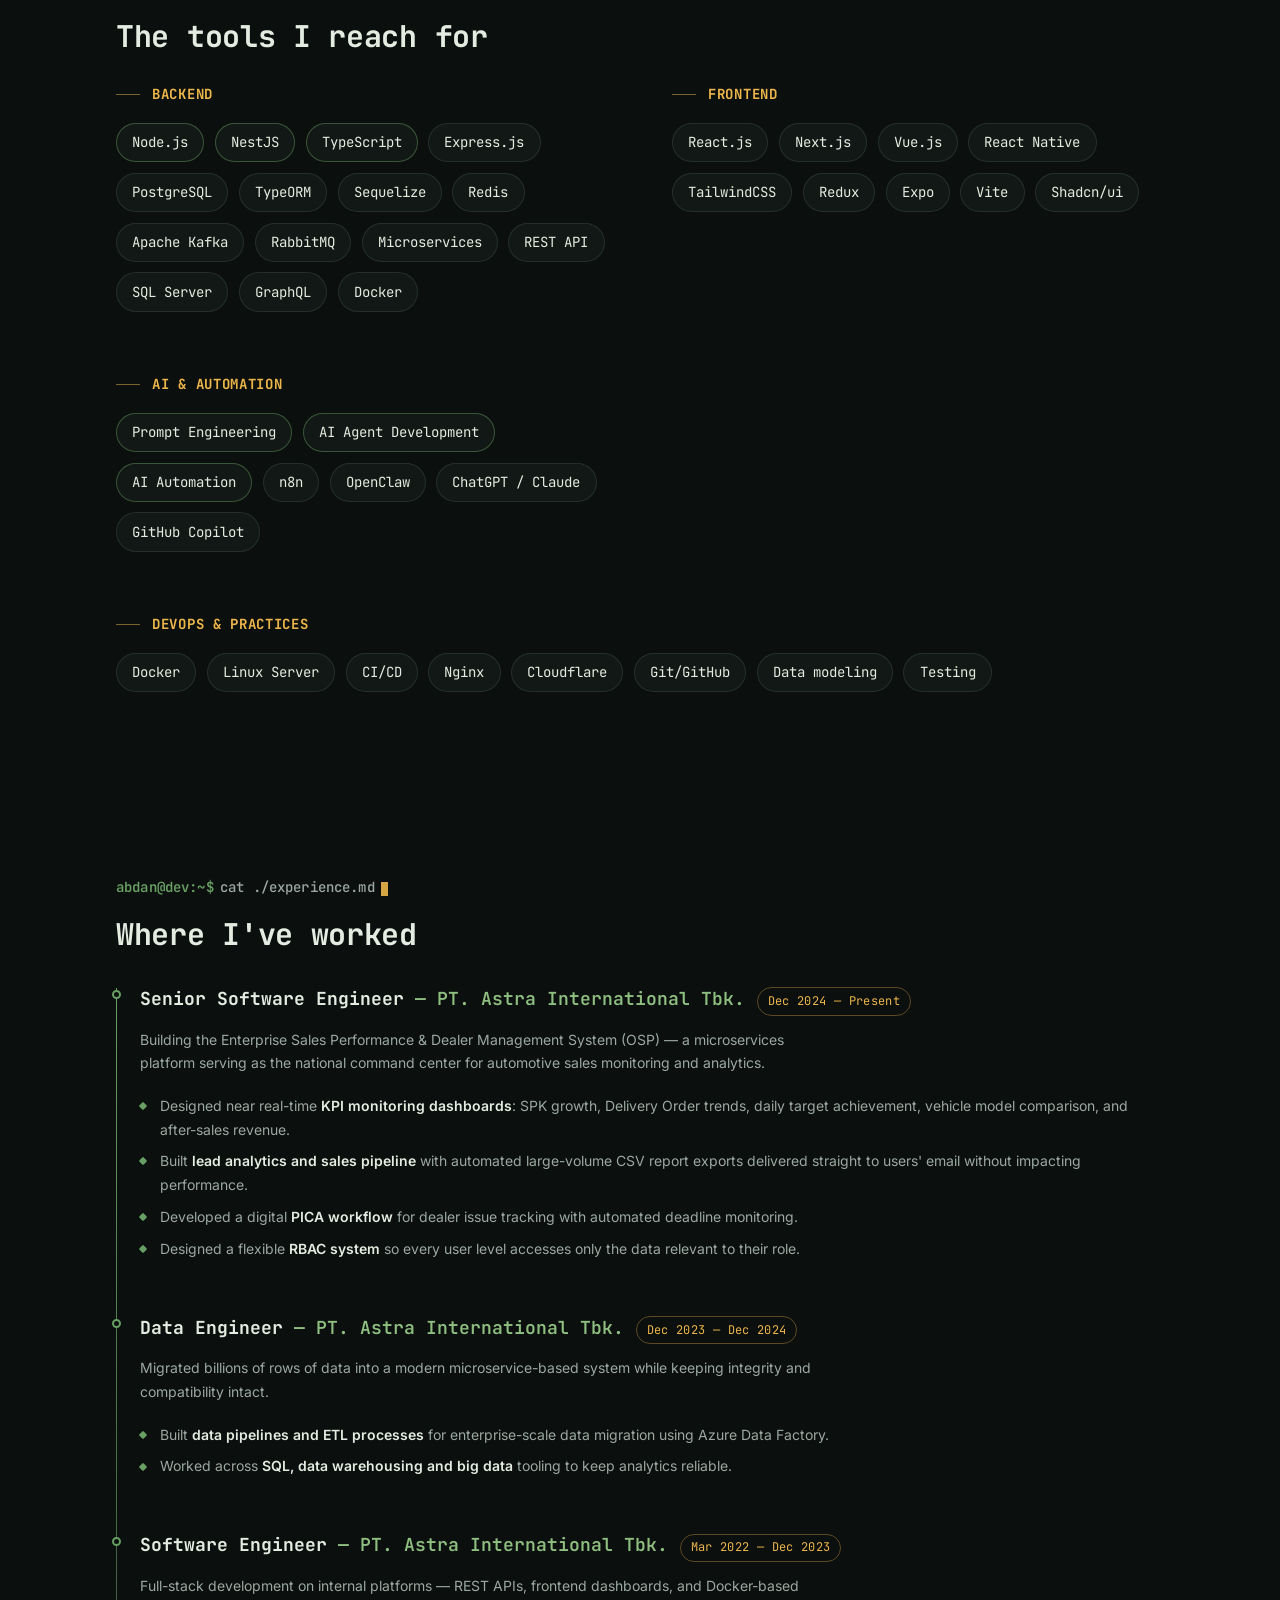
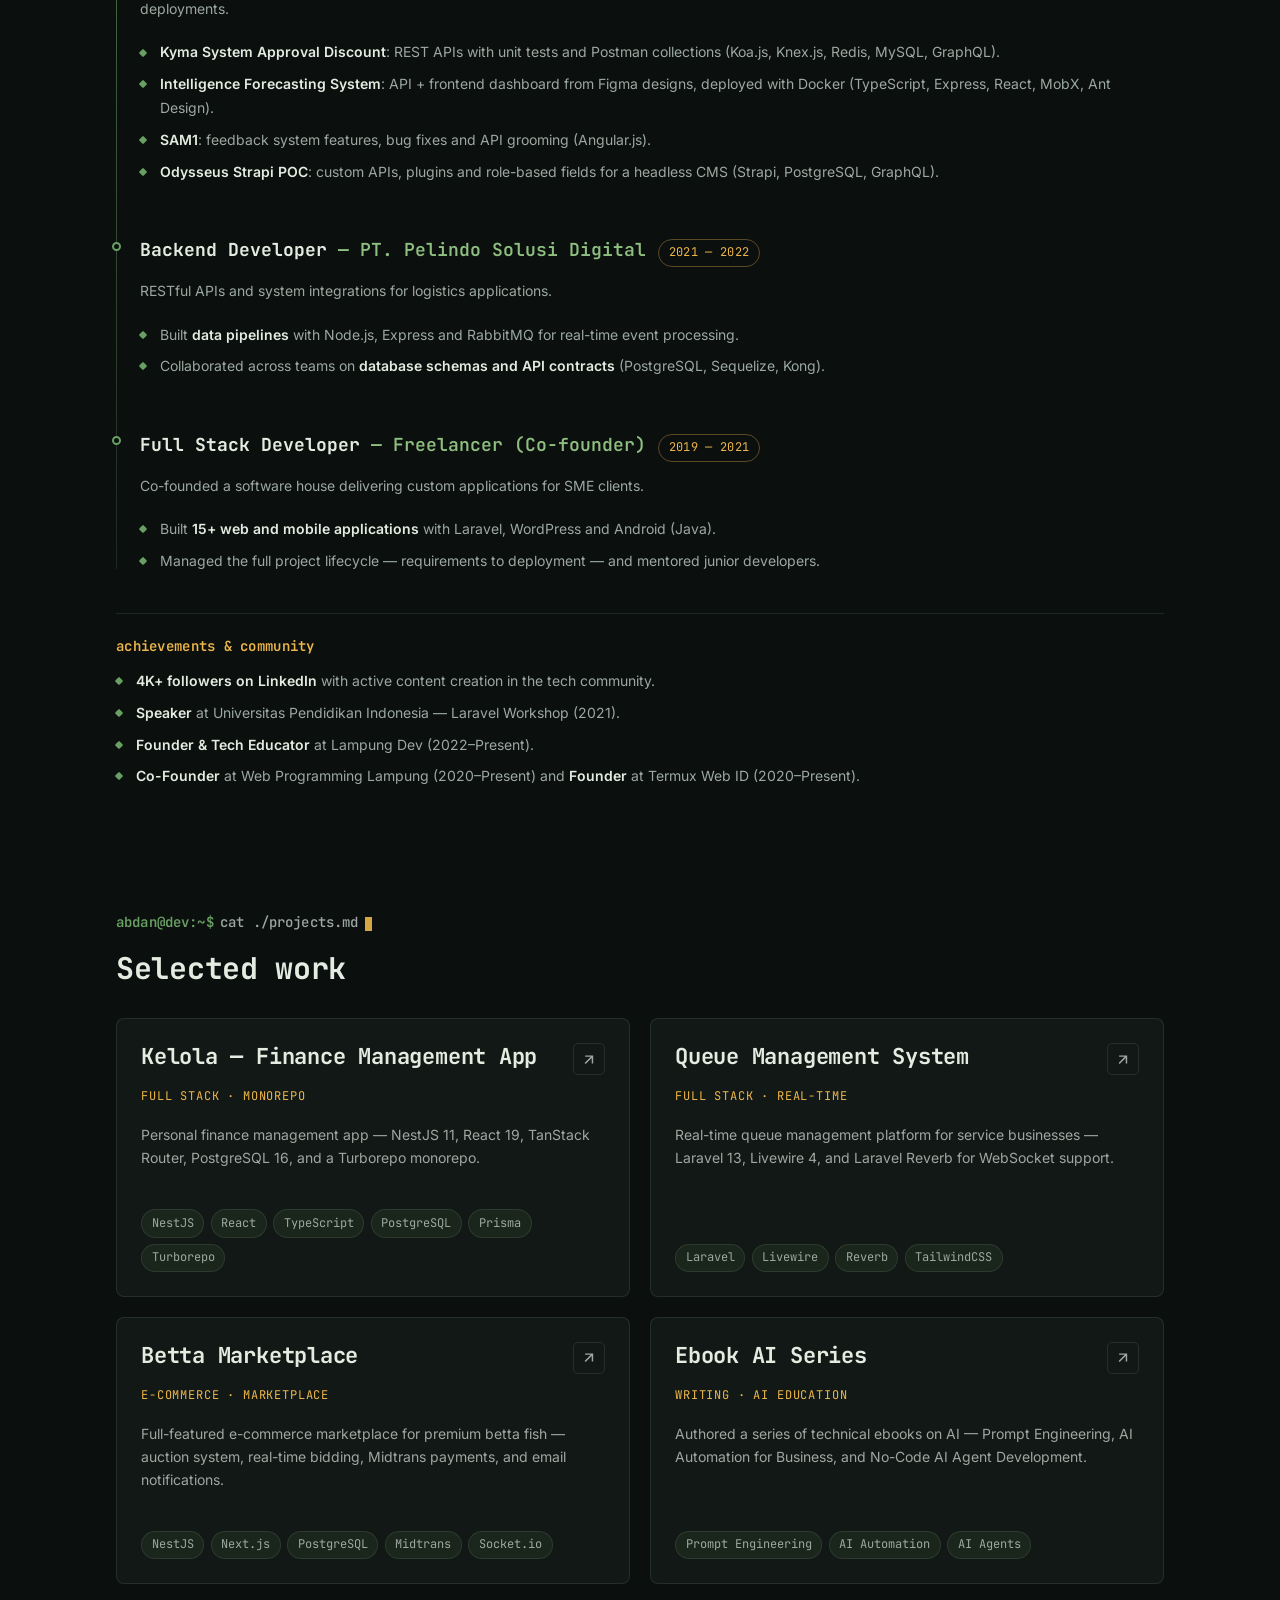
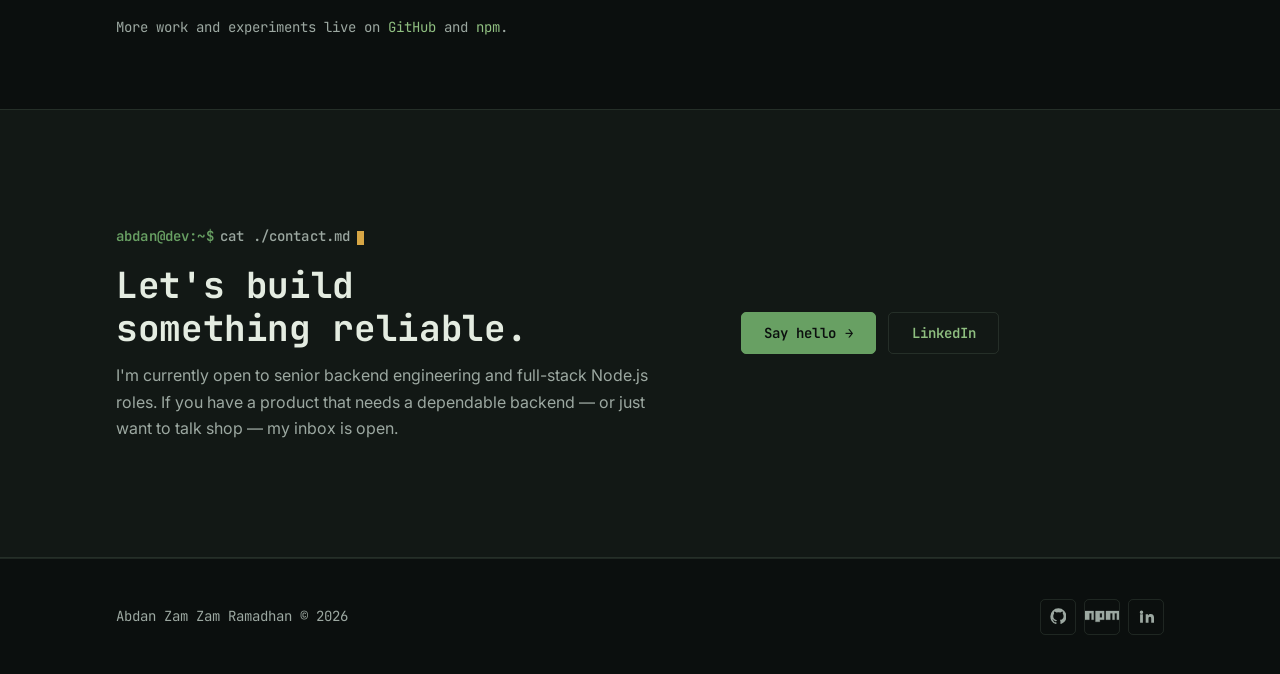
==== commit 9afcc561: "Simplify build command in terminal: single -- flag" ====
--- a/index.html
+++ b/index.html
@@ -108,7 +108,7 @@
 
             <div class="term-line term-line--cmd" data-typing>
               <span class="term-prompt"><span class="term-prompt__tilde">~</span> $</span>
-              <span class="term-cmd" data-typed-text>npm run build -- --focus=backend</span>
+              <span class="term-cmd" data-typed-text>npm run build --focus=backend</span>
             </div>
             <div class="term-out term-out--block" data-reveal-after>
               <p class="term-out">Node.js · NestJS · TypeScript · PostgreSQL · Redis · Kafka · Docker</p>
@@ -118,7 +118,7 @@
 
             <div class="term-line term-line--cmd" data-typing>
               <span class="term-prompt"><span class="term-prompt__tilde">~</span> $</span>
-              <span class="term-cmd" data-typed-text>npm run build -- --focus=frontend</span>
+              <span class="term-cmd" data-typed-text>npm run build --focus=frontend</span>
             </div>
             <div class="term-out term-out--block" data-reveal-after>
               <p class="term-out">React · React Native · Vue · Next.js · TypeScript · TailwindCSS</p>
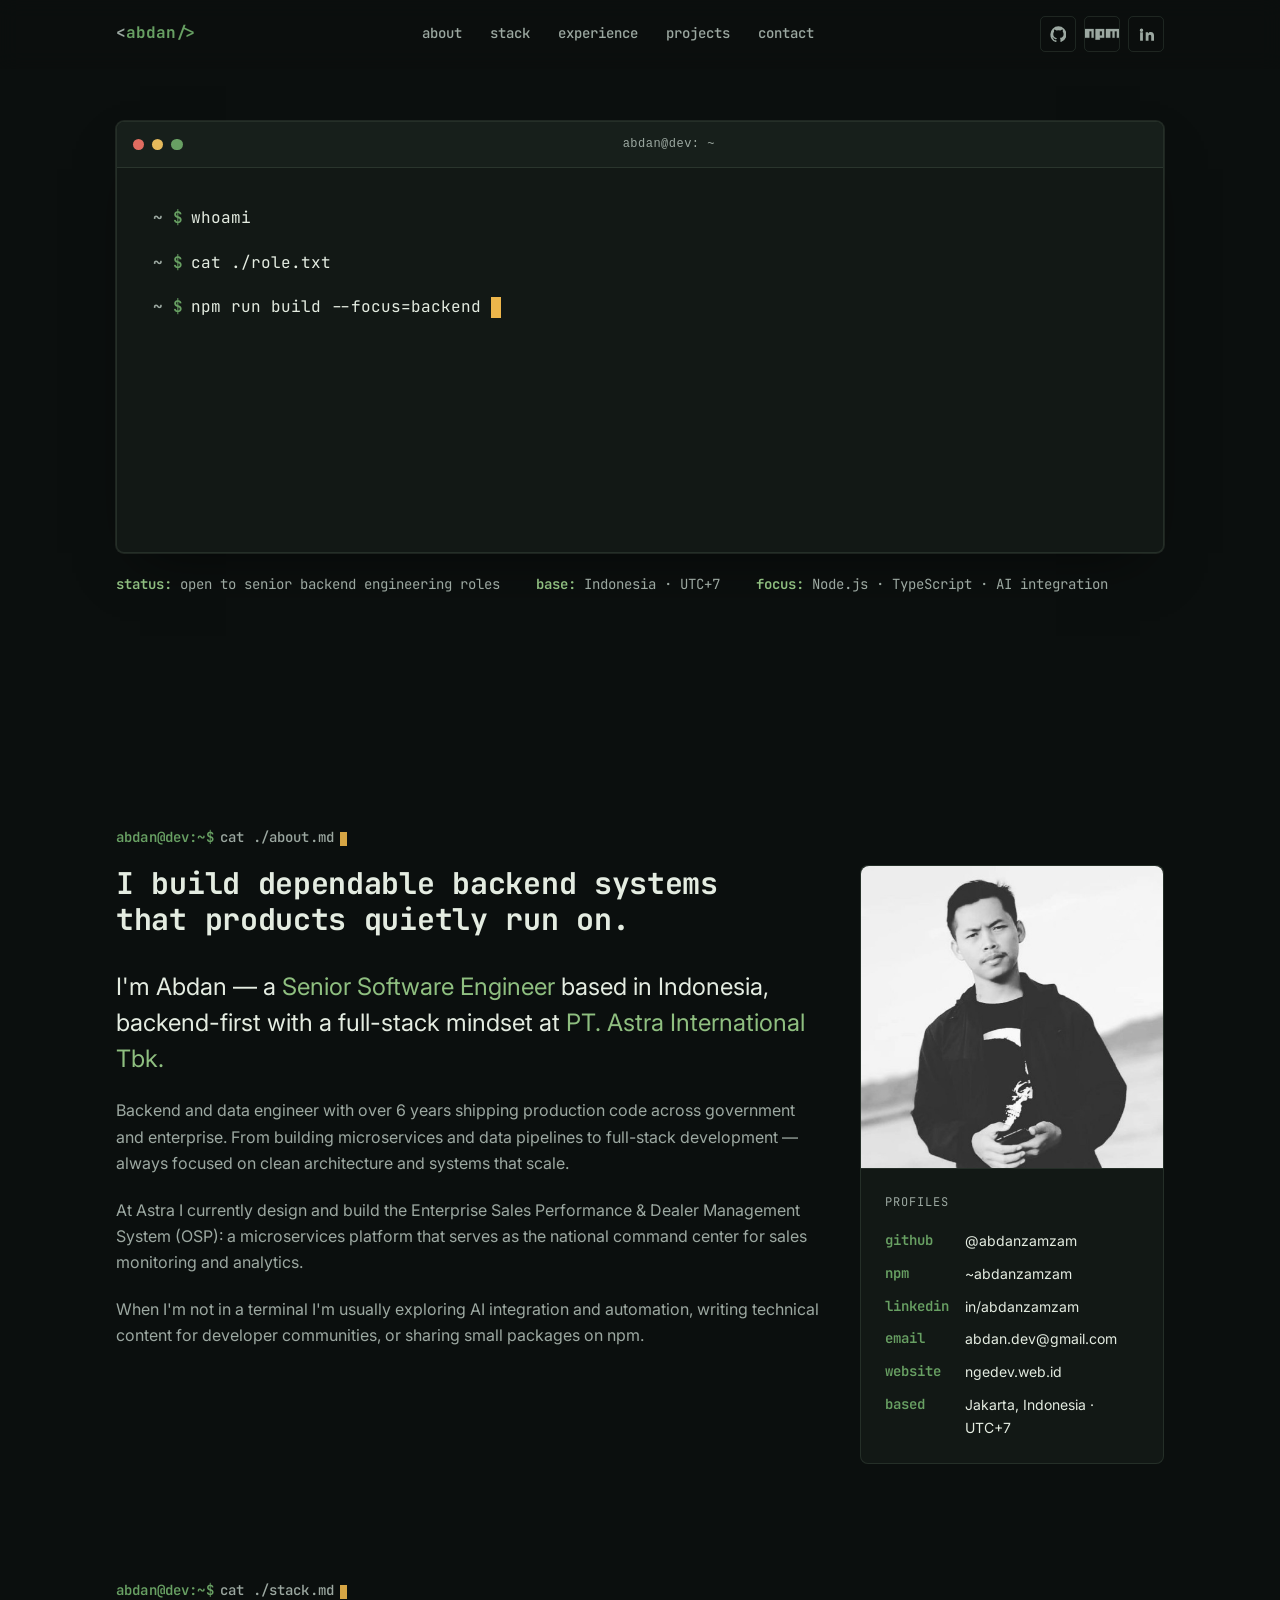
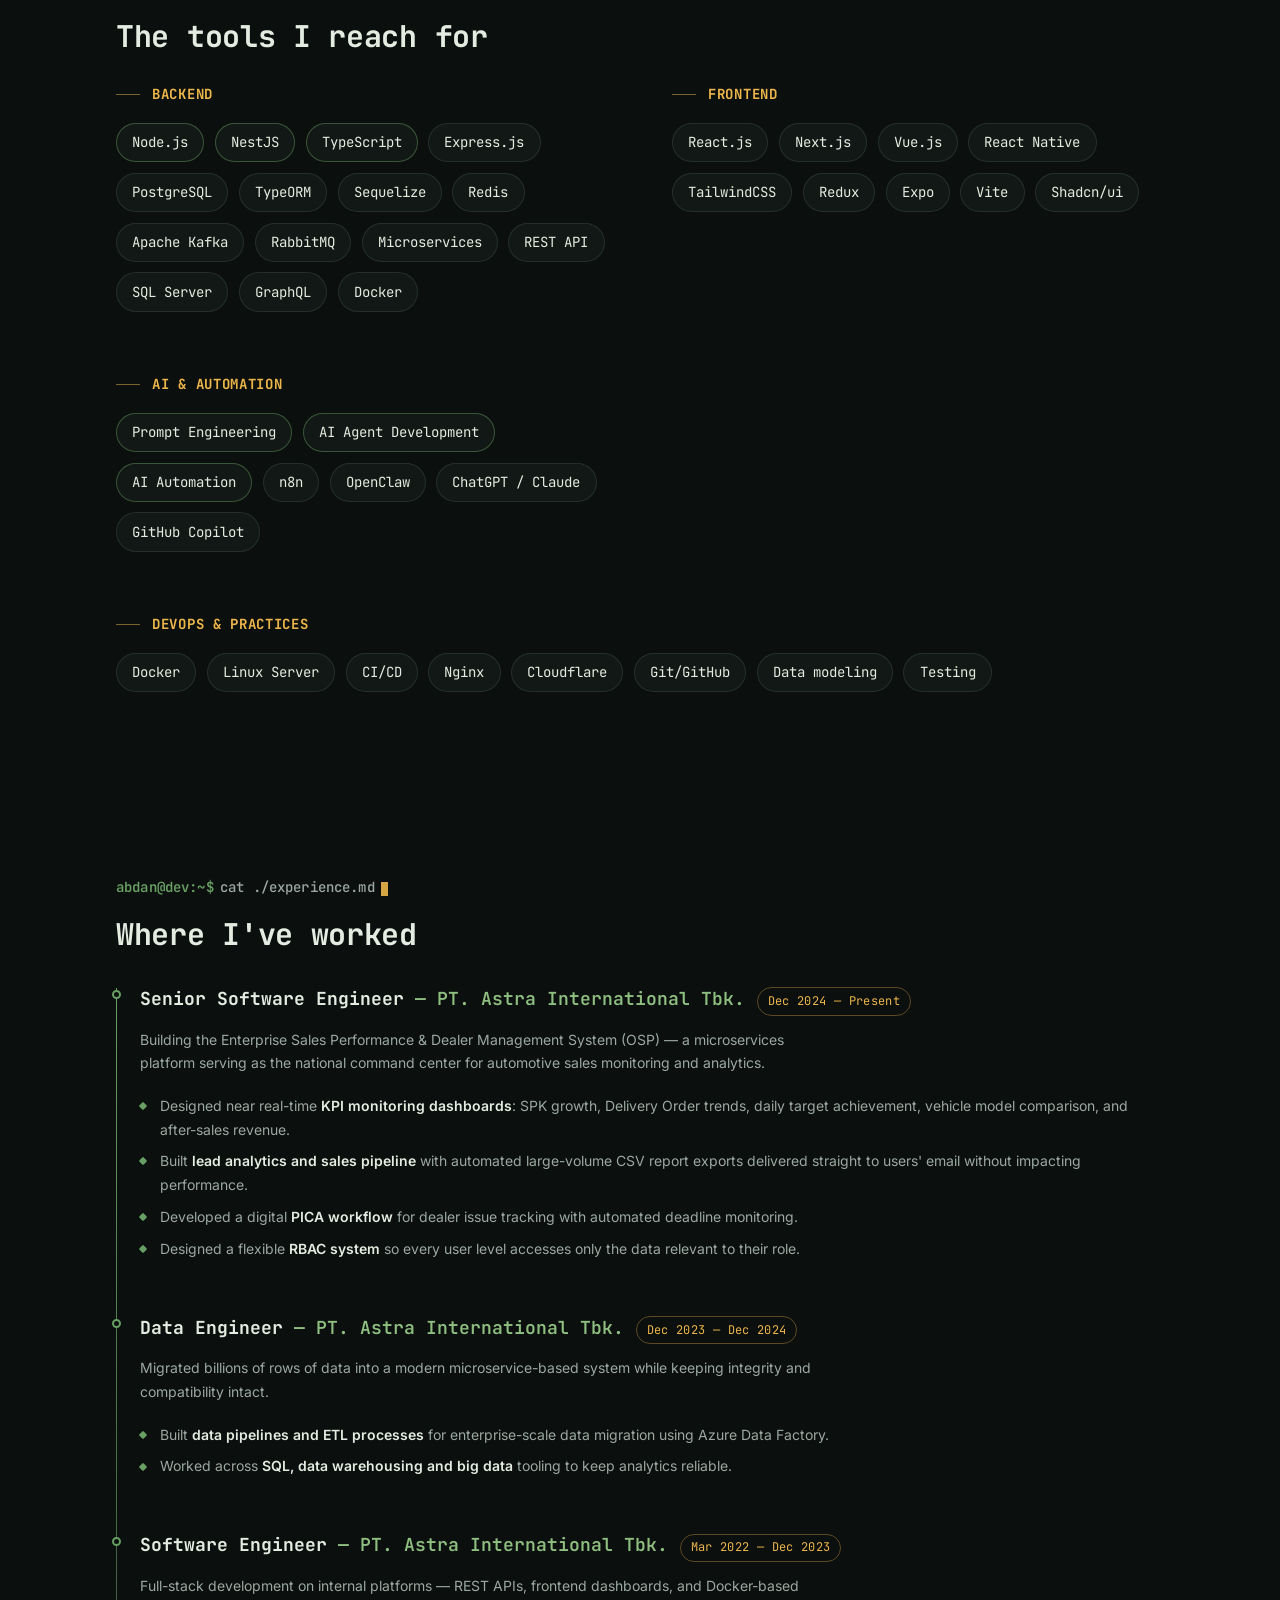
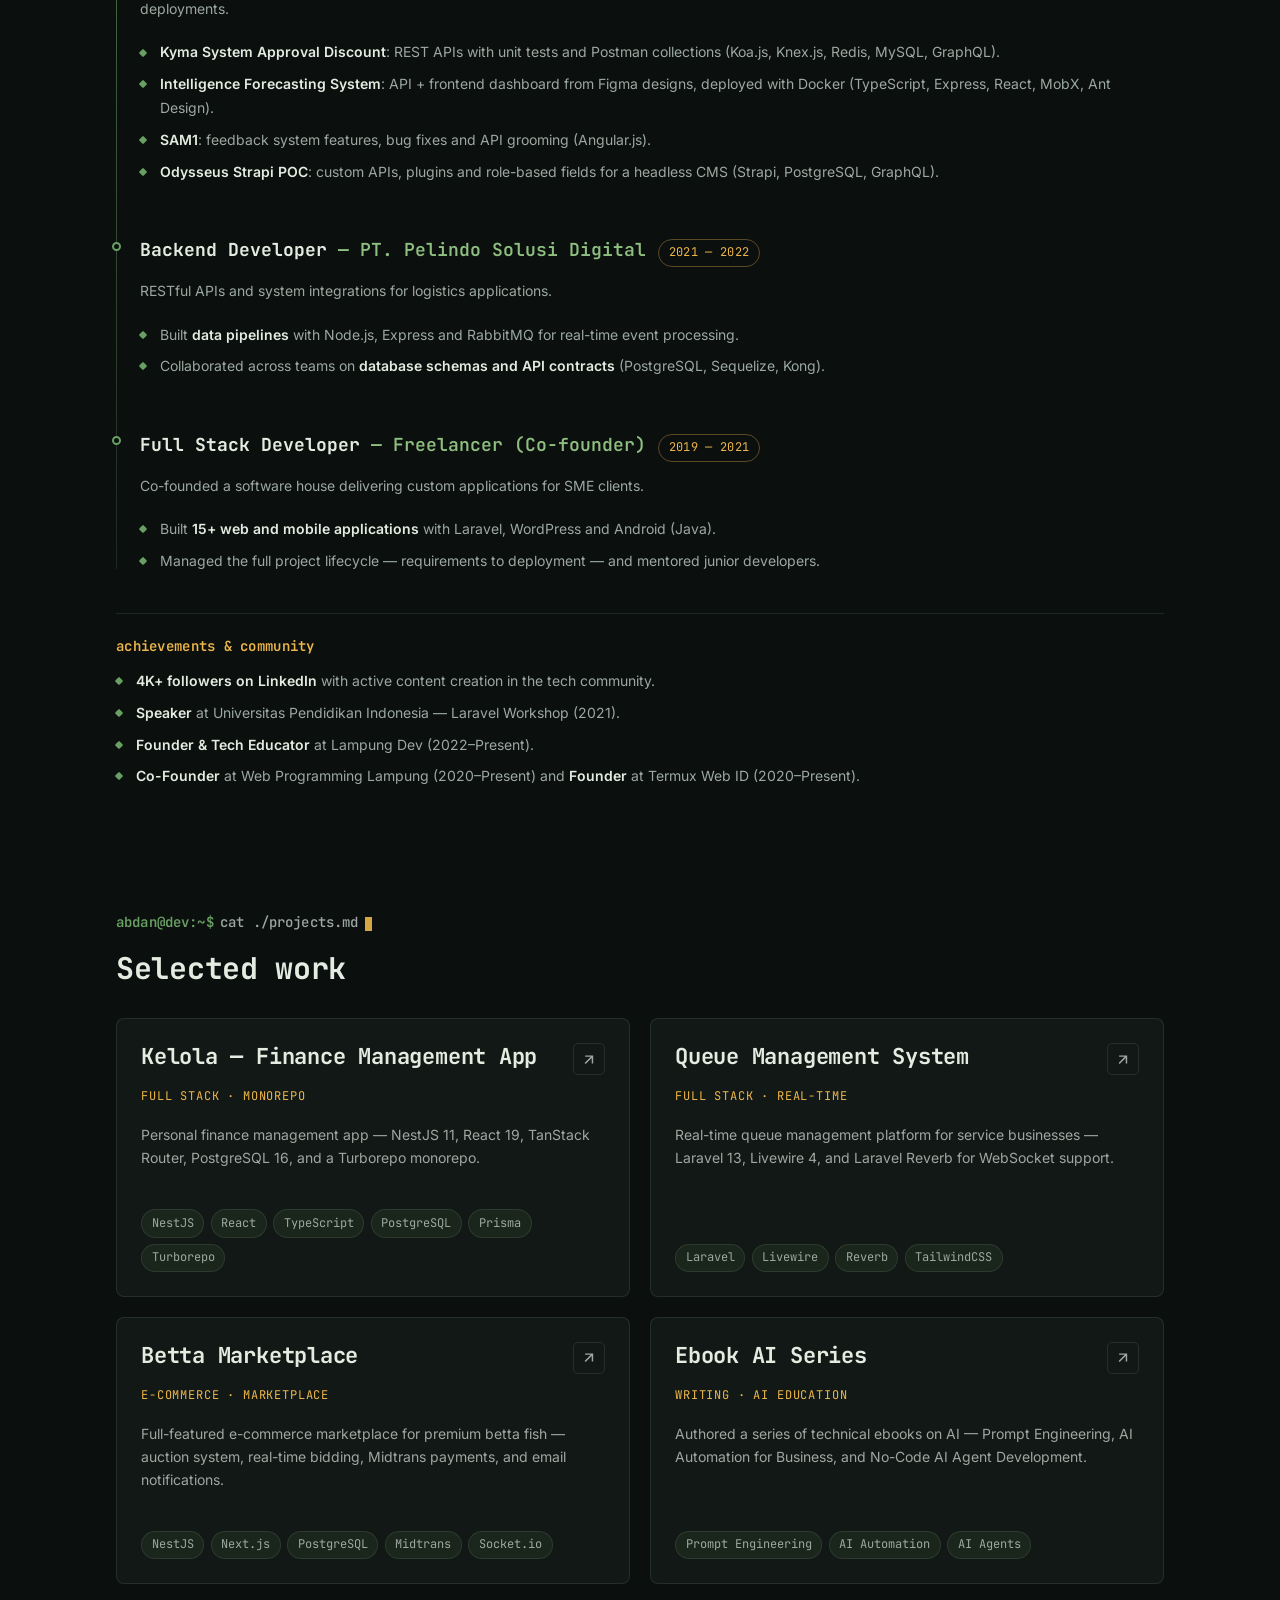
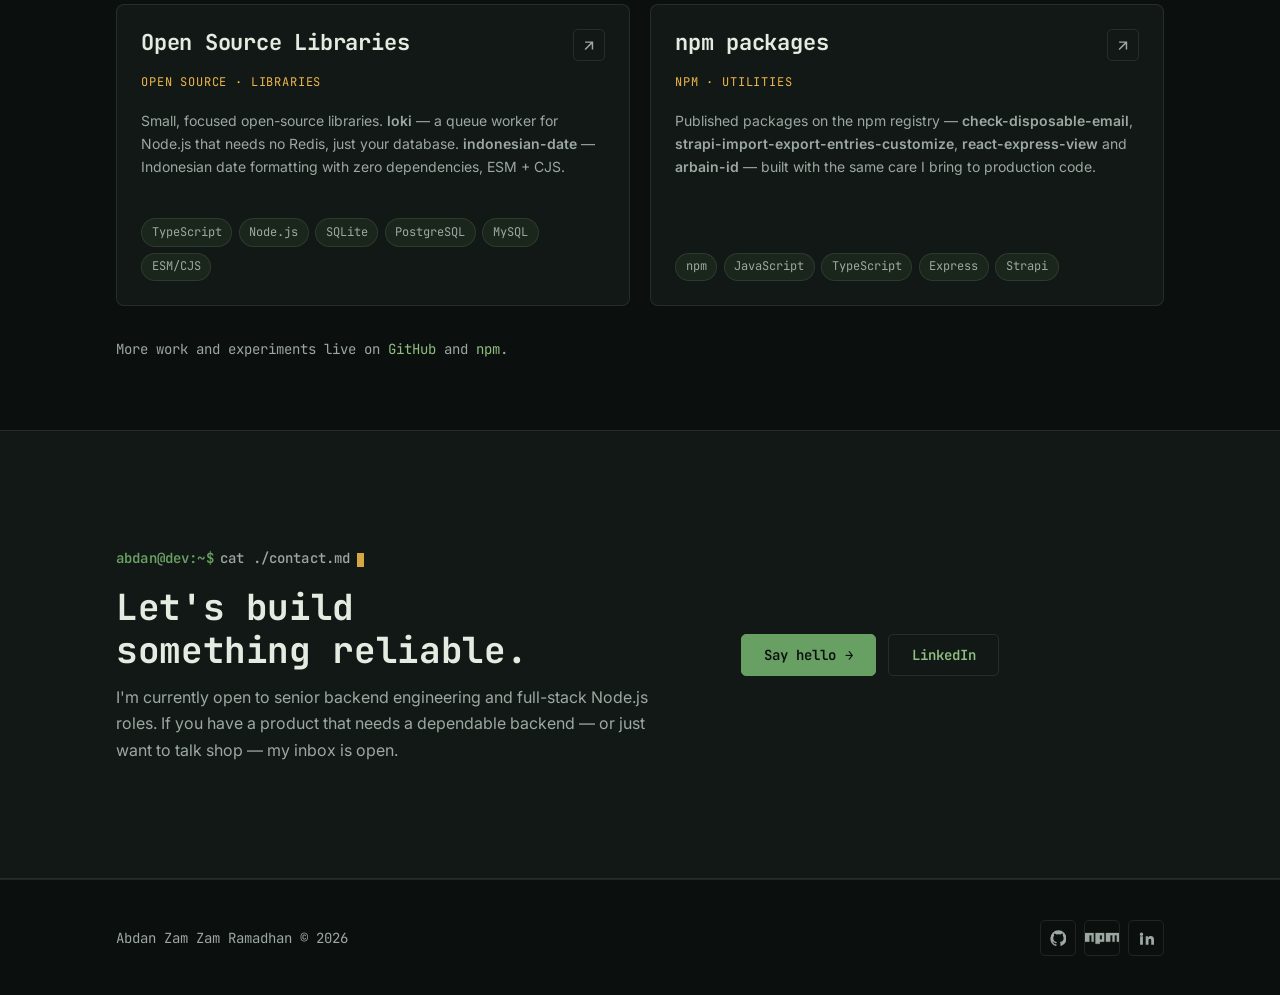
==== commit 2e043575: "Add open source libraries and npm packages project cards" ====
--- a/index.html
+++ b/index.html
@@ -461,6 +461,51 @@
               <li class="tag">AI Agents</li>
             </ul>
           </article>
+
+          <article class="project-card reveal">
+            <div class="project-card__head">
+              <h3 class="project-card__title">Open Source Libraries</h3>
+              <a class="project-card__external" href="https://github.com/abdanzamzam/loki" target="_blank" rel="noopener" aria-label="loki on GitHub (opens in new tab)">
+                <svg viewBox="0 0 24 24" fill="none" stroke="currentColor" stroke-width="2" aria-hidden="true" focusable="false"><path d="M7 17 17 7M7 7h10v10"/></svg>
+              </a>
+            </div>
+            <span class="project-card__role">open source · libraries</span>
+            <p>
+              Small, focused open-source libraries. <strong>loki</strong> — a queue worker for
+              Node.js that needs no Redis, just your database. <strong>indonesian-date</strong> —
+              Indonesian date formatting with zero dependencies, ESM + CJS.
+            </p>
+            <ul class="project-card__tags" aria-label="Technologies">
+              <li class="tag">TypeScript</li>
+              <li class="tag">Node.js</li>
+              <li class="tag">SQLite</li>
+              <li class="tag">PostgreSQL</li>
+              <li class="tag">MySQL</li>
+              <li class="tag">ESM/CJS</li>
+            </ul>
+          </article>
+
+          <article class="project-card reveal">
+            <div class="project-card__head">
+              <h3 class="project-card__title">npm packages</h3>
+              <a class="project-card__external" href="https://www.npmjs.com/~abdanzamzam" target="_blank" rel="noopener" aria-label="npm packages by Abdan (opens in new tab)">
+                <svg viewBox="0 0 24 24" fill="none" stroke="currentColor" stroke-width="2" aria-hidden="true" focusable="false"><path d="M7 17 17 7M7 7h10v10"/></svg>
+              </a>
+            </div>
+            <span class="project-card__role">npm · utilities</span>
+            <p>
+              Published packages on the npm registry — <strong>check-disposable-email</strong>,
+              <strong>strapi-import-export-entries-customize</strong>, <strong>react-express-view</strong>
+              and <strong>arbain-id</strong> — built with the same care I bring to production code.
+            </p>
+            <ul class="project-card__tags" aria-label="Technologies">
+              <li class="tag">npm</li>
+              <li class="tag">JavaScript</li>
+              <li class="tag">TypeScript</li>
+              <li class="tag">Express</li>
+              <li class="tag">Strapi</li>
+            </ul>
+          </article>
         </div>
 
         <p class="projects__note">
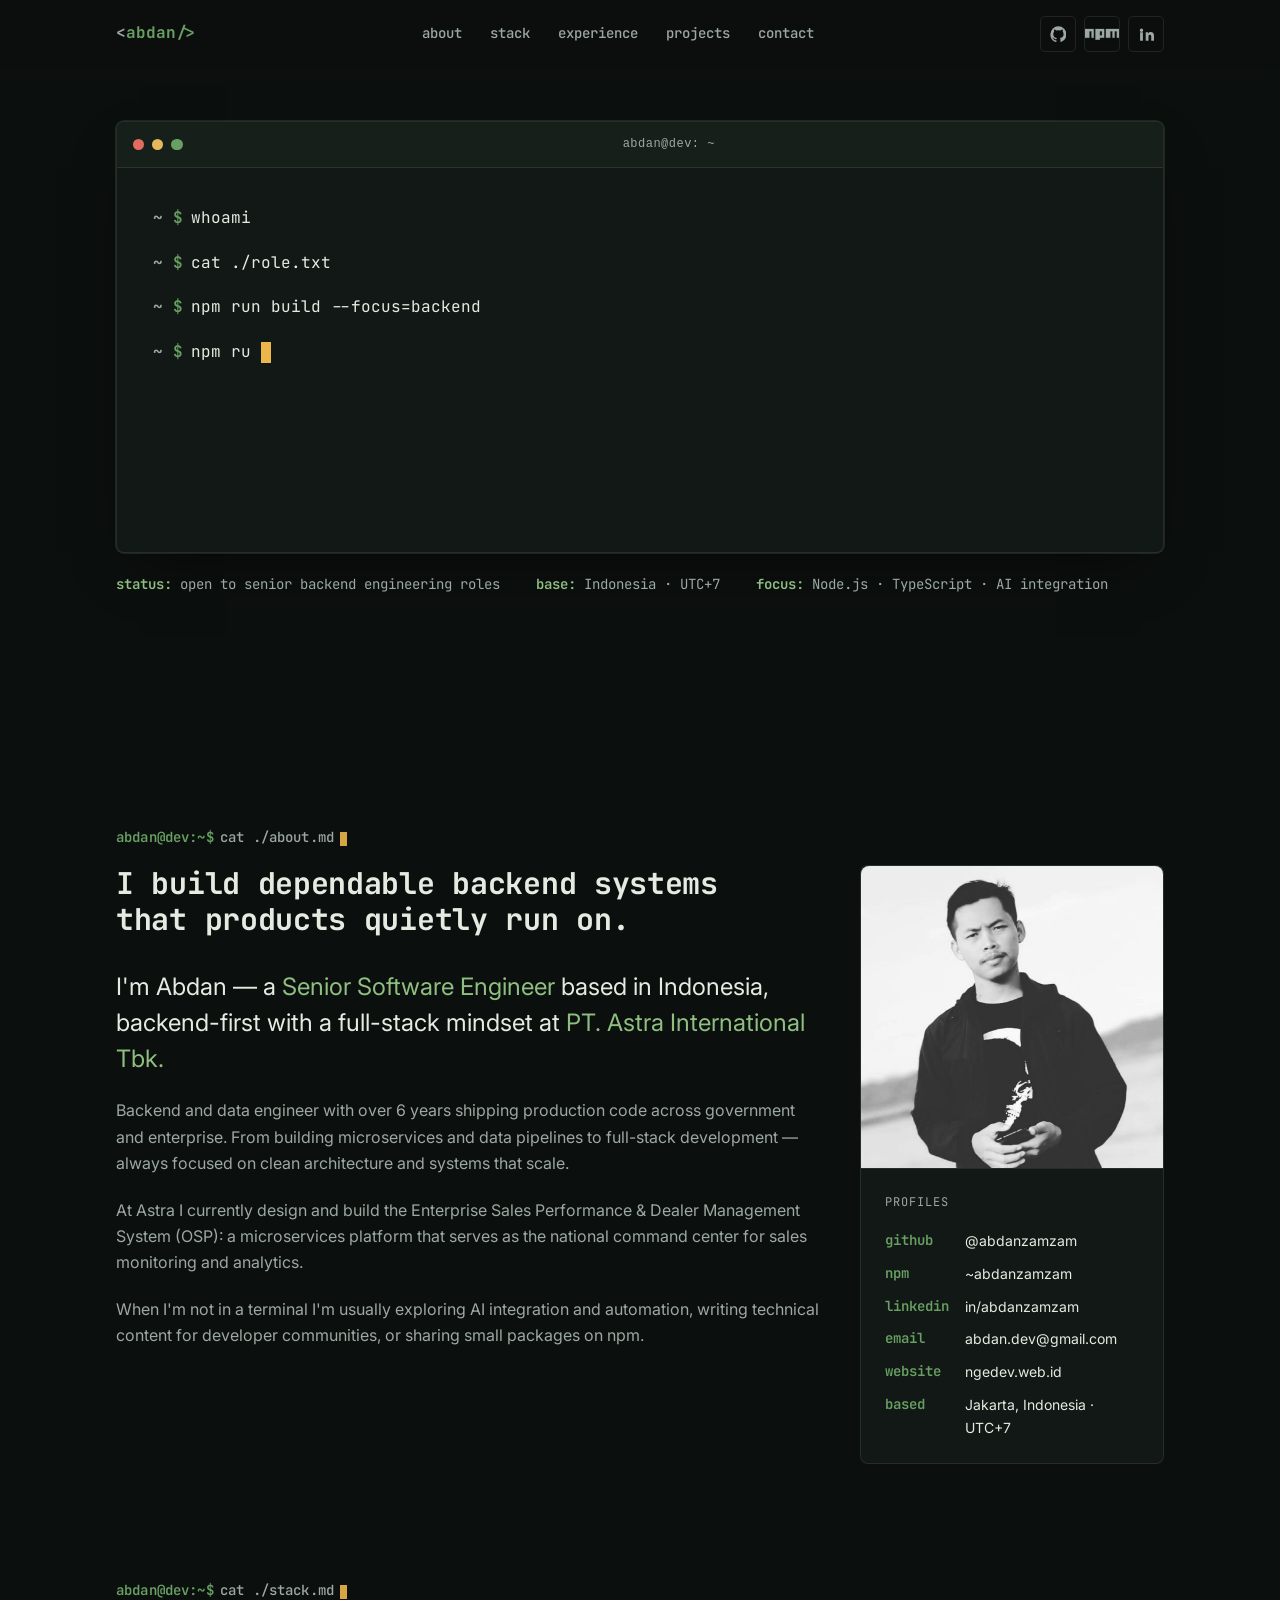
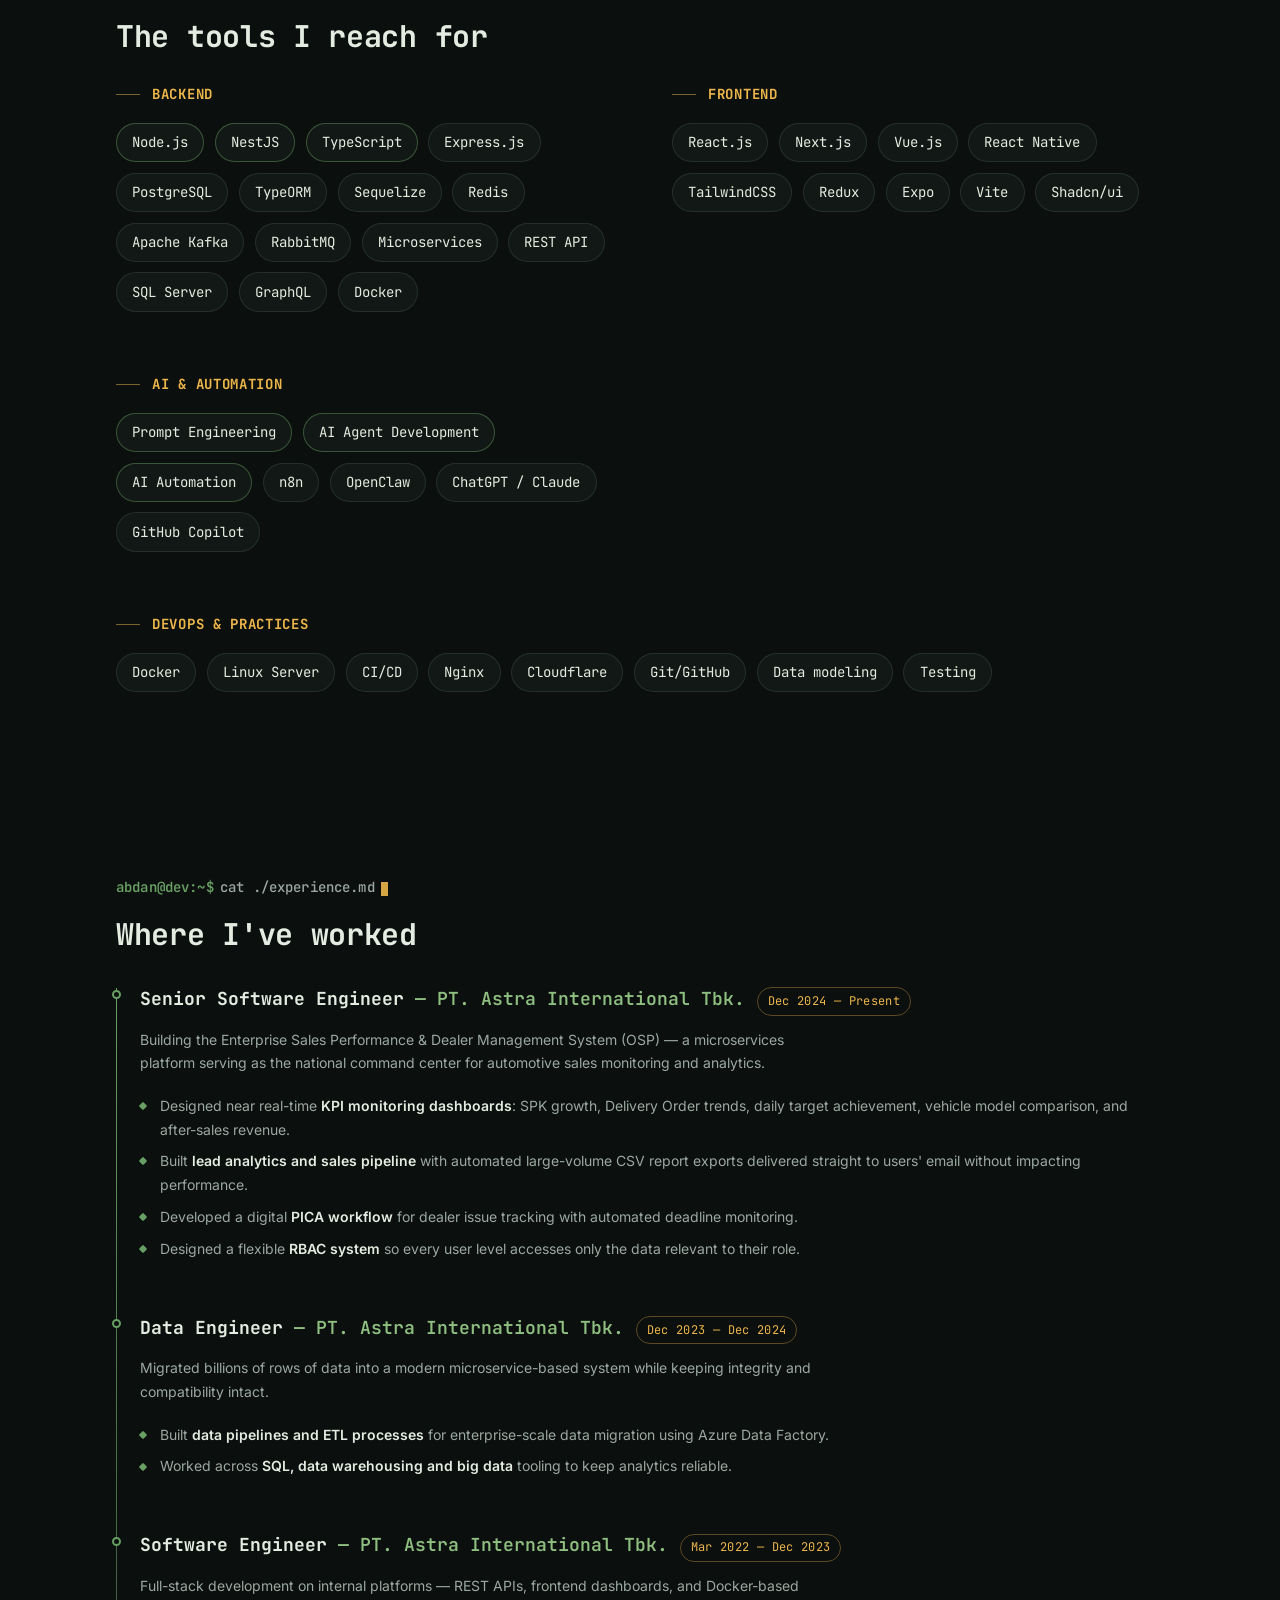
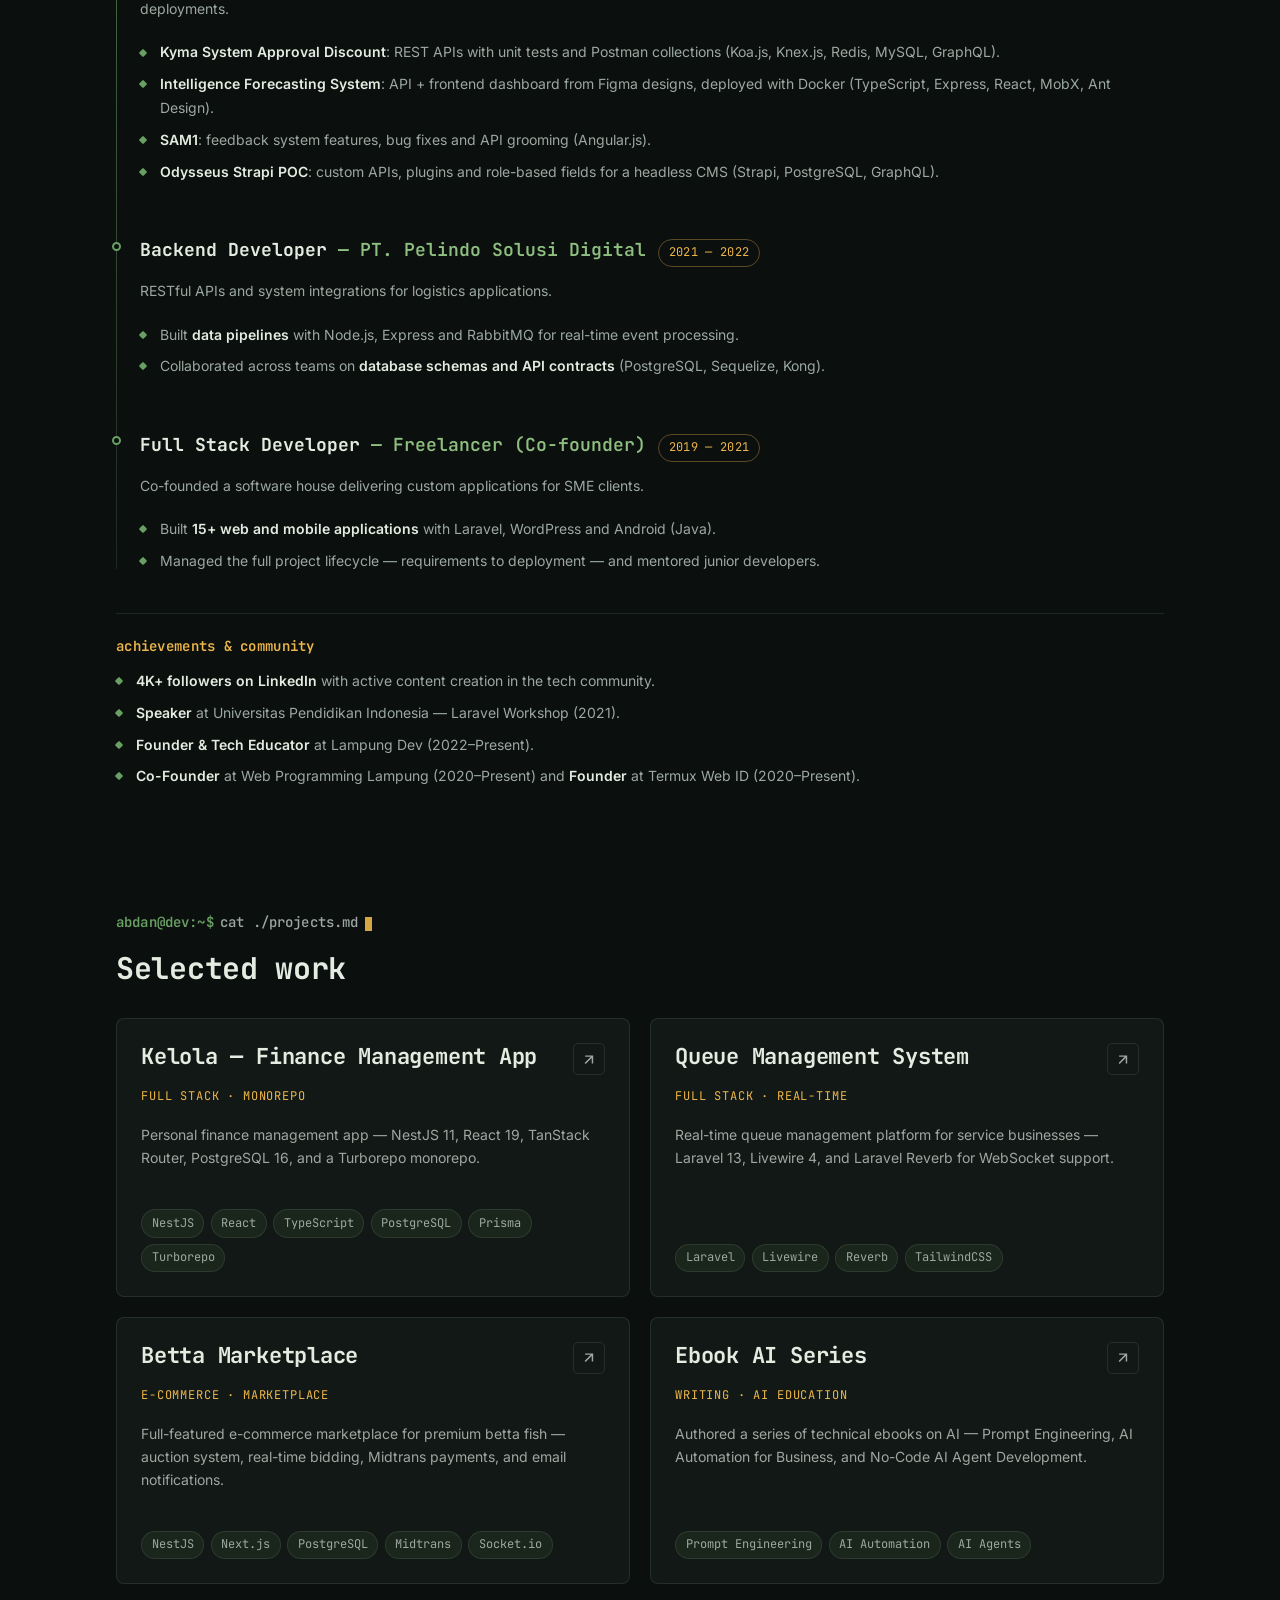
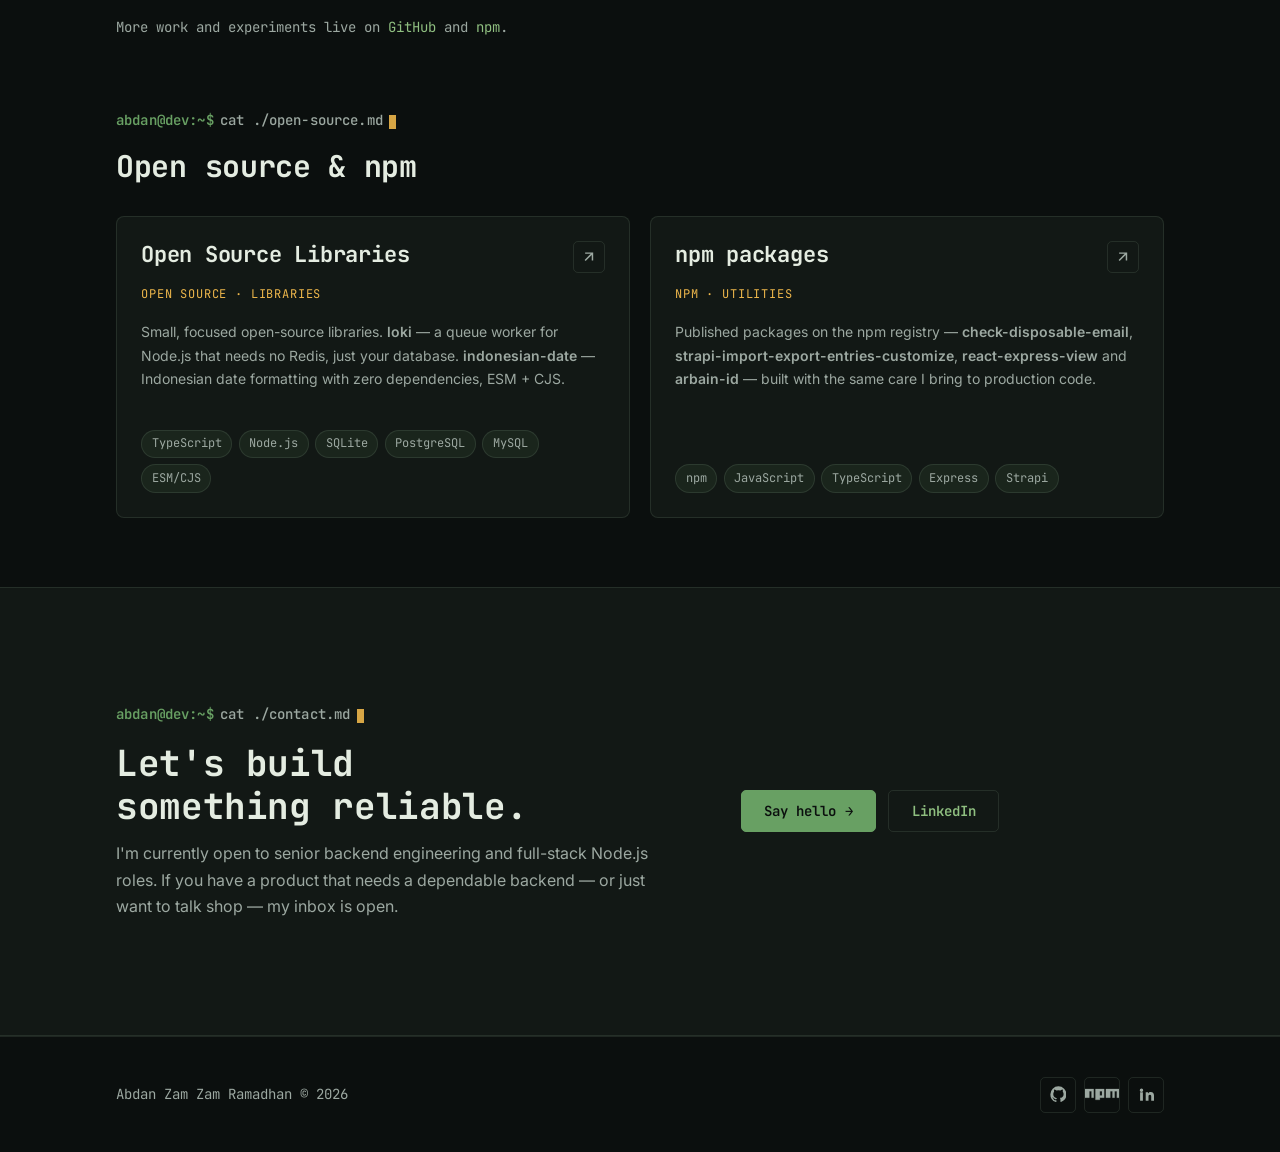
==== commit 62196245: "Separate open source & npm into its own section" ====
--- a/index.html
+++ b/index.html
@@ -461,7 +461,23 @@
               <li class="tag">AI Agents</li>
             </ul>
           </article>
-
+        </div>
+
+        <p class="projects__note">
+          More work and experiments live on
+          <a href="https://github.com/abdanzamzam/" target="_blank" rel="noopener">GitHub</a> and
+          <a href="https://www.npmjs.com/~abdanzamzam" target="_blank" rel="noopener">npm</a>.
+        </p>
+      </div>
+    </section>
+
+    <!-- ================= open source ================= -->
+    <section class="section section--tight" id="open-source" aria-labelledby="open-source-title">
+      <div class="container">
+        <p class="eyebrow" id="open-source-title">cat ./open-source.md</p>
+        <h2 class="section-title">Open source &amp; npm</h2>
+
+        <div class="projects__grid">
           <article class="project-card reveal">
             <div class="project-card__head">
               <h3 class="project-card__title">Open Source Libraries</h3>
@@ -507,12 +523,6 @@
             </ul>
           </article>
         </div>
-
-        <p class="projects__note">
-          More work and experiments live on
-          <a href="https://github.com/abdanzamzam/" target="_blank" rel="noopener">GitHub</a> and
-          <a href="https://www.npmjs.com/~abdanzamzam" target="_blank" rel="noopener">npm</a>.
-        </p>
       </div>
     </section>
 
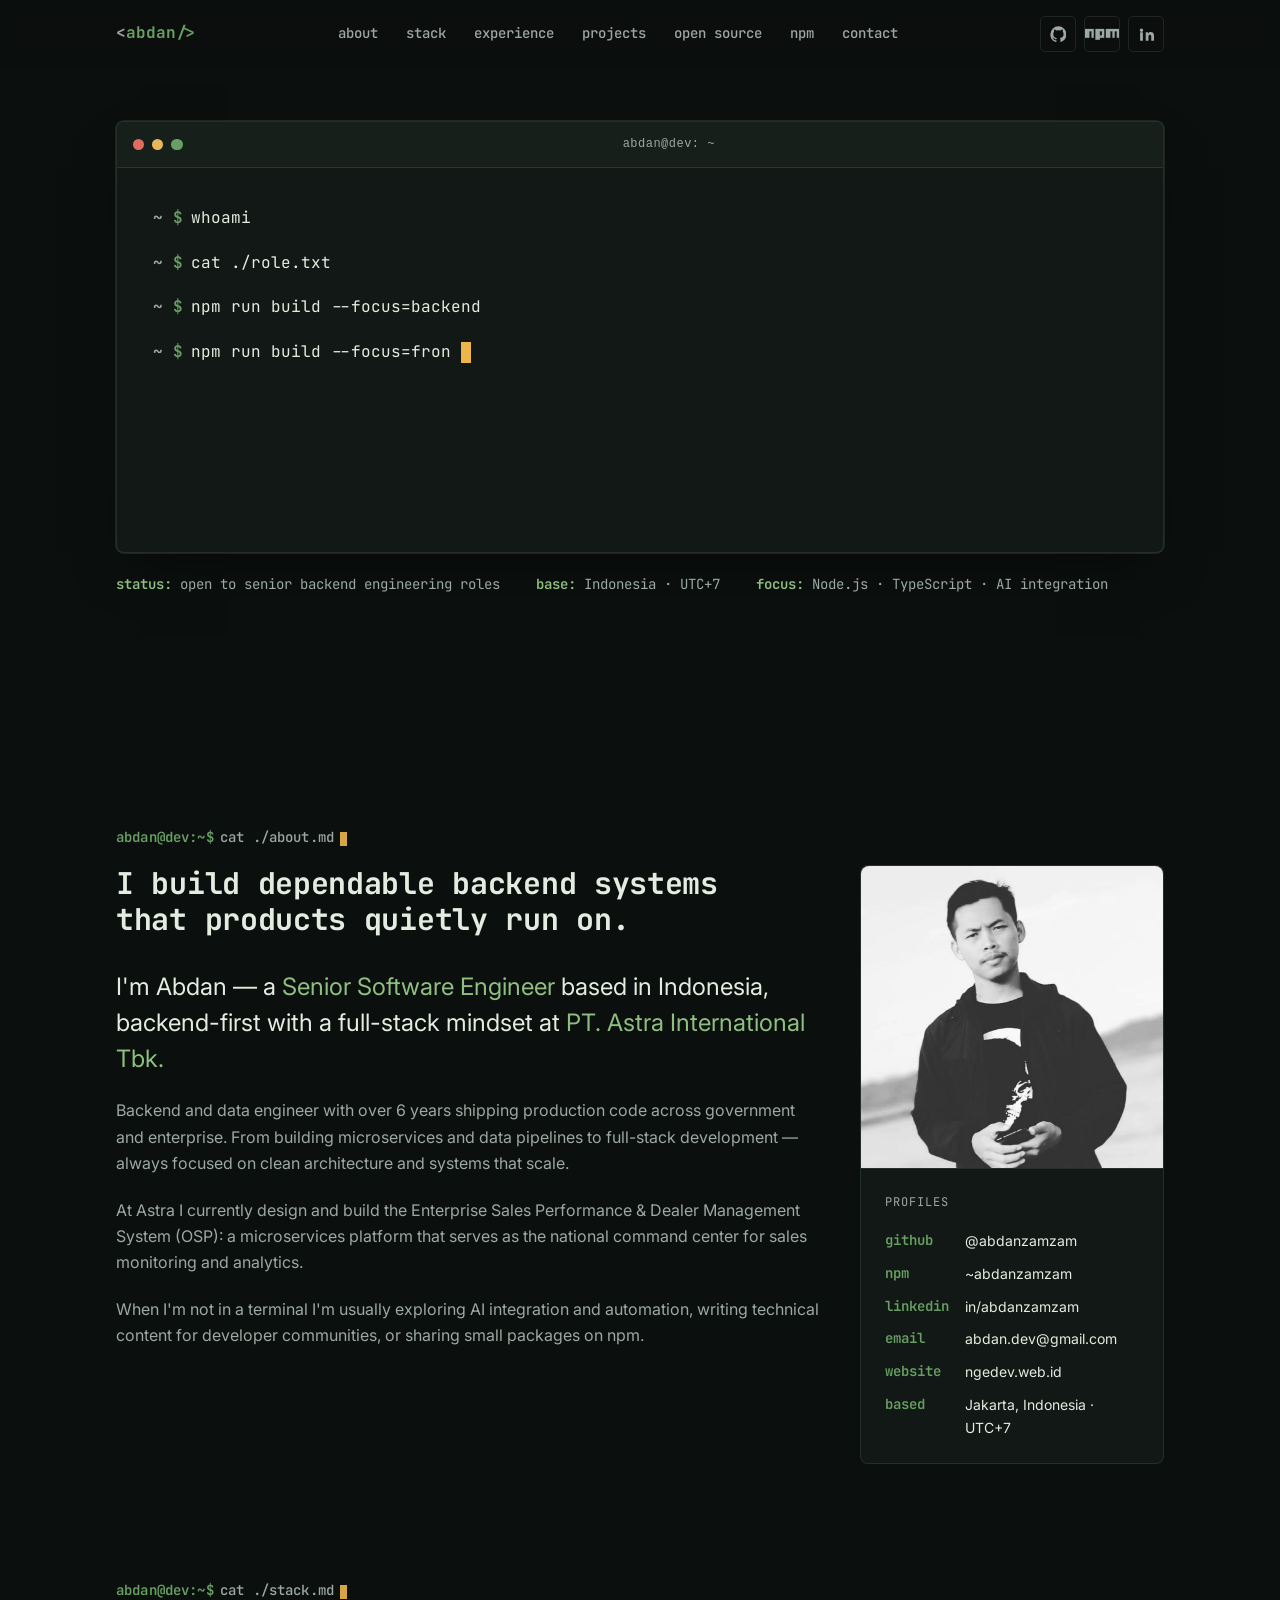
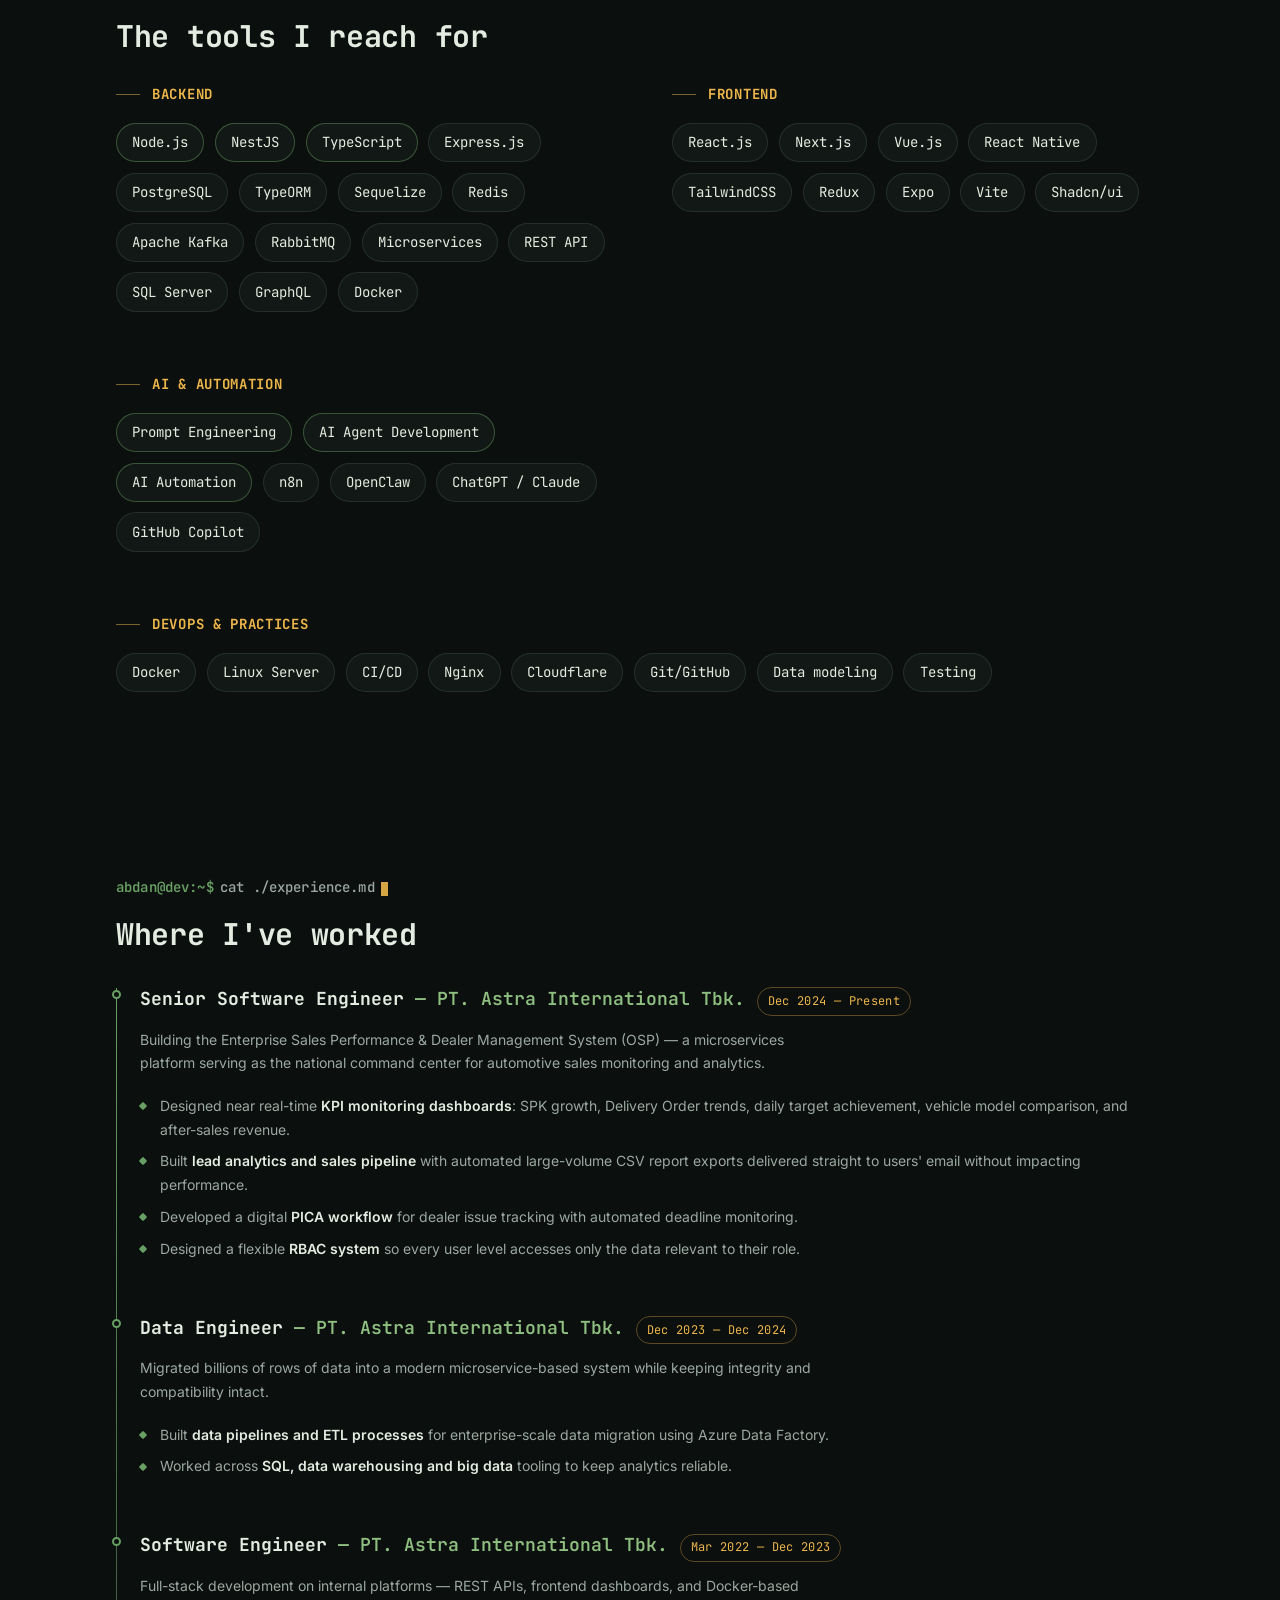
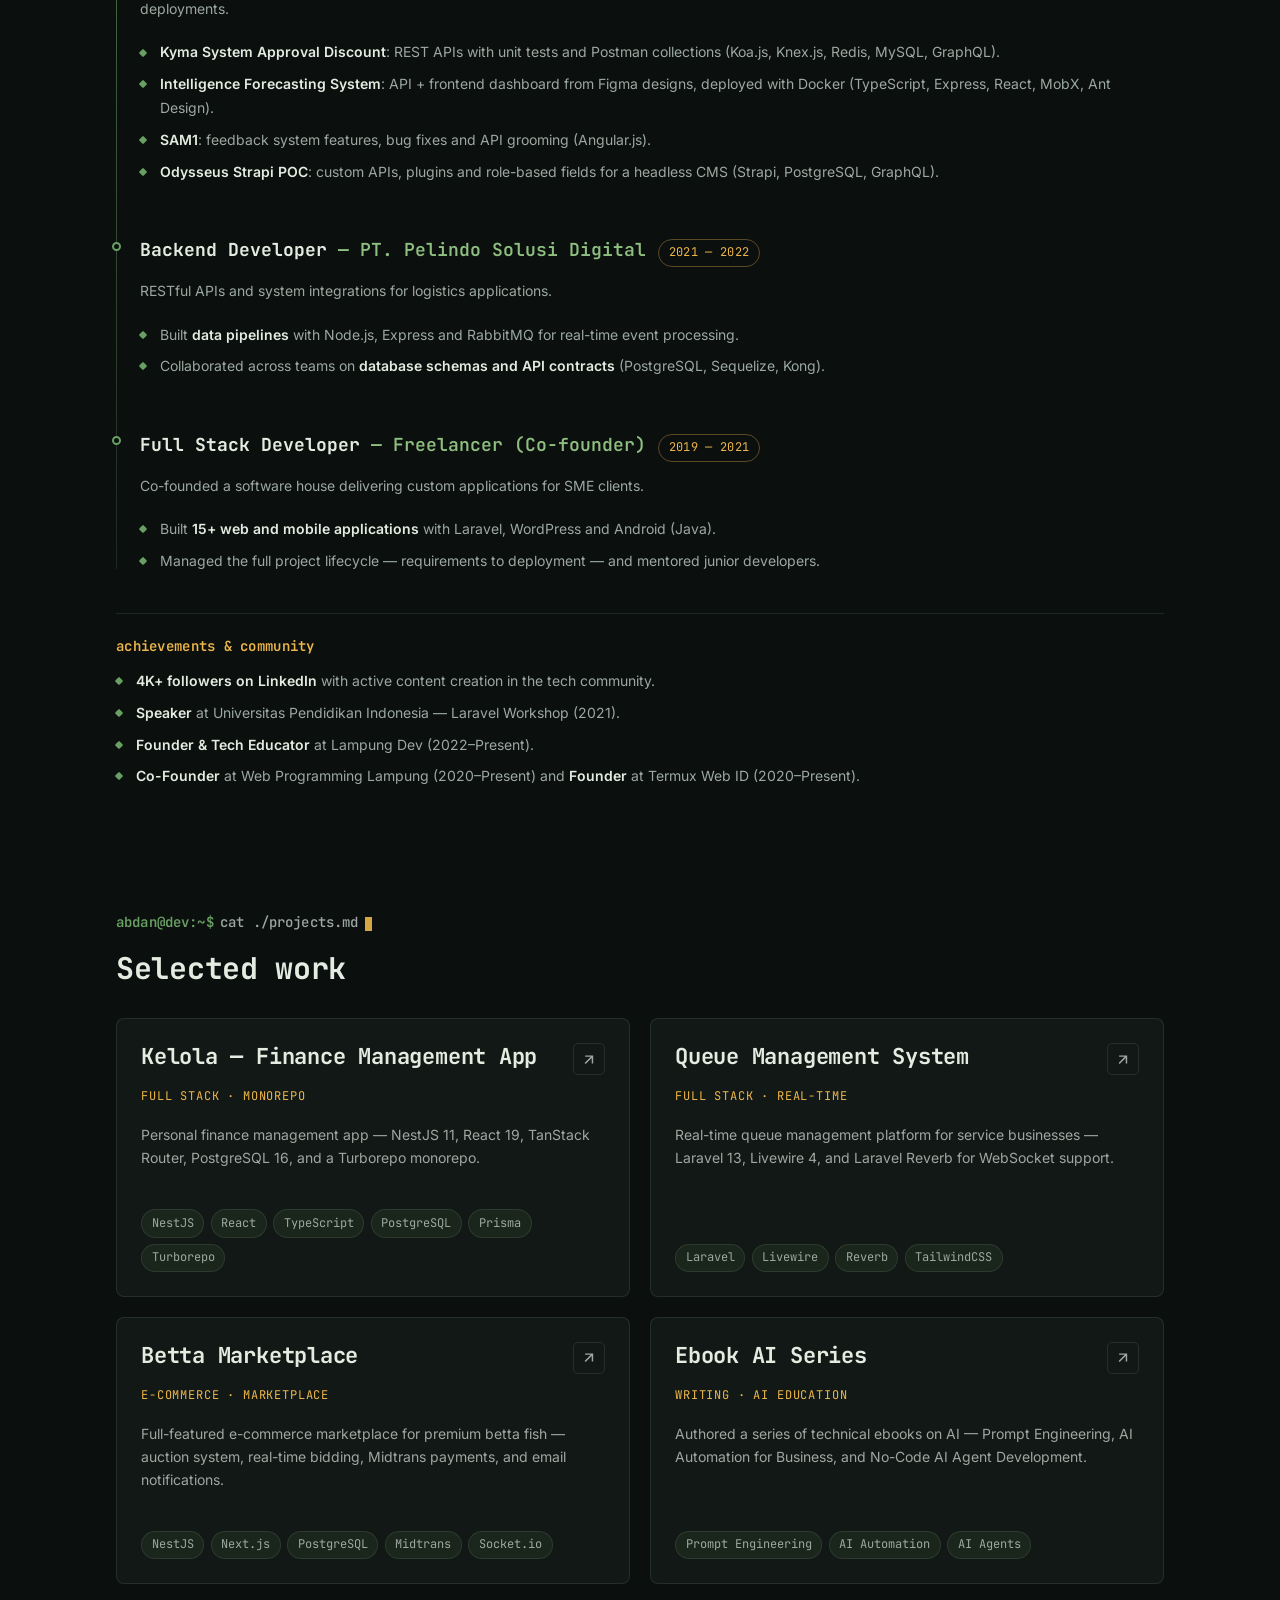
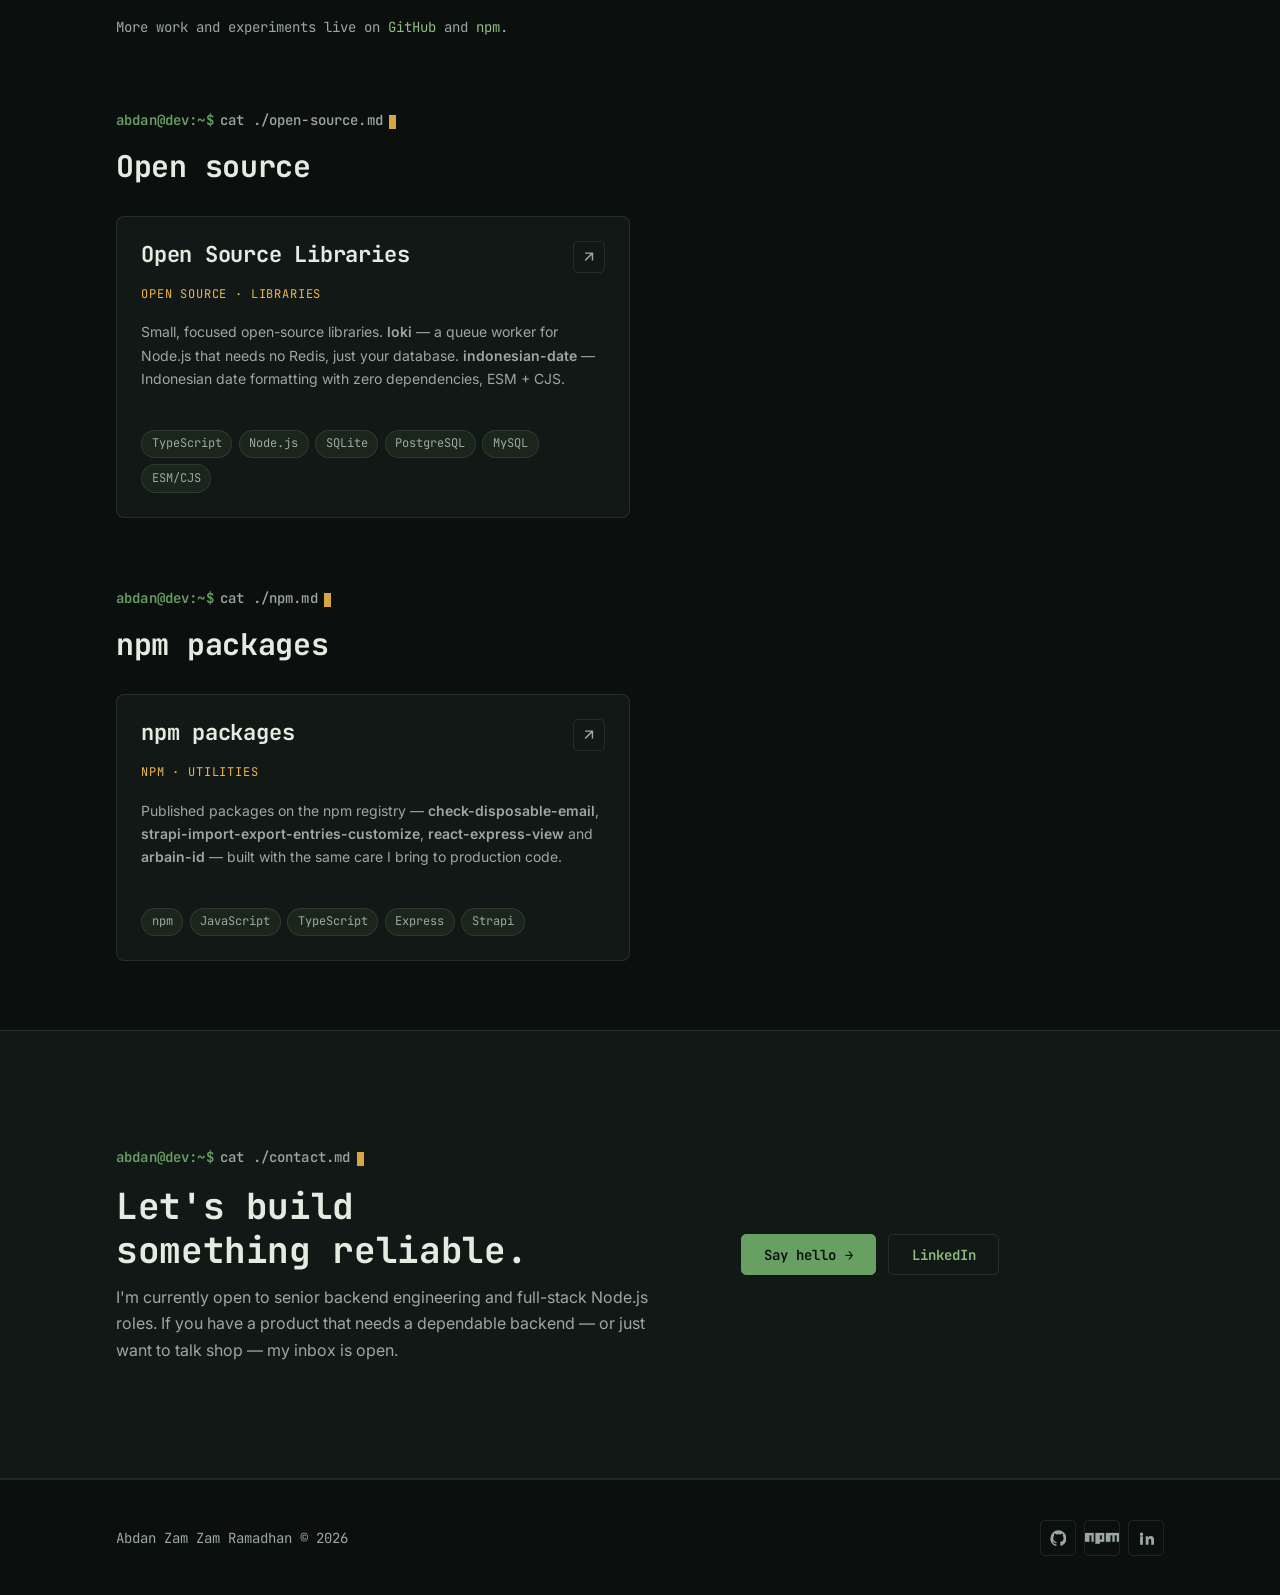
==== commit b6769aea: "Split open source and npm into separate sections with dedicated detail pages" ====
--- a/index.html
+++ b/index.html
@@ -55,6 +55,8 @@
           <li><a href="#stack">stack</a></li>
           <li><a href="#experience">experience</a></li>
           <li><a href="#projects">projects</a></li>
+          <li><a href="#open-source">open source</a></li>
+          <li><a href="#npm">npm</a></li>
           <li><a href="#contact">contact</a></li>
         </ul>
       </nav>
@@ -475,13 +477,13 @@
     <section class="section section--tight" id="open-source" aria-labelledby="open-source-title">
       <div class="container">
         <p class="eyebrow" id="open-source-title">cat ./open-source.md</p>
-        <h2 class="section-title">Open source &amp; npm</h2>
+        <h2 class="section-title">Open source</h2>
 
         <div class="projects__grid">
           <article class="project-card reveal">
             <div class="project-card__head">
               <h3 class="project-card__title">Open Source Libraries</h3>
-              <a class="project-card__external" href="https://github.com/abdanzamzam/loki" target="_blank" rel="noopener" aria-label="loki on GitHub (opens in new tab)">
+              <a class="project-card__external" href="open-source.html" aria-label="Open source libraries — details">
                 <svg viewBox="0 0 24 24" fill="none" stroke="currentColor" stroke-width="2" aria-hidden="true" focusable="false"><path d="M7 17 17 7M7 7h10v10"/></svg>
               </a>
             </div>
@@ -500,11 +502,21 @@
               <li class="tag">ESM/CJS</li>
             </ul>
           </article>
-
+        </div>
+      </div>
+    </section>
+
+    <!-- ================= npm ================= -->
+    <section class="section section--tight" id="npm" aria-labelledby="npm-title">
+      <div class="container">
+        <p class="eyebrow" id="npm-title">cat ./npm.md</p>
+        <h2 class="section-title">npm packages</h2>
+
+        <div class="projects__grid">
           <article class="project-card reveal">
             <div class="project-card__head">
               <h3 class="project-card__title">npm packages</h3>
-              <a class="project-card__external" href="https://www.npmjs.com/~abdanzamzam" target="_blank" rel="noopener" aria-label="npm packages by Abdan (opens in new tab)">
+              <a class="project-card__external" href="npm.html" aria-label="npm packages — details">
                 <svg viewBox="0 0 24 24" fill="none" stroke="currentColor" stroke-width="2" aria-hidden="true" focusable="false"><path d="M7 17 17 7M7 7h10v10"/></svg>
               </a>
             </div>
